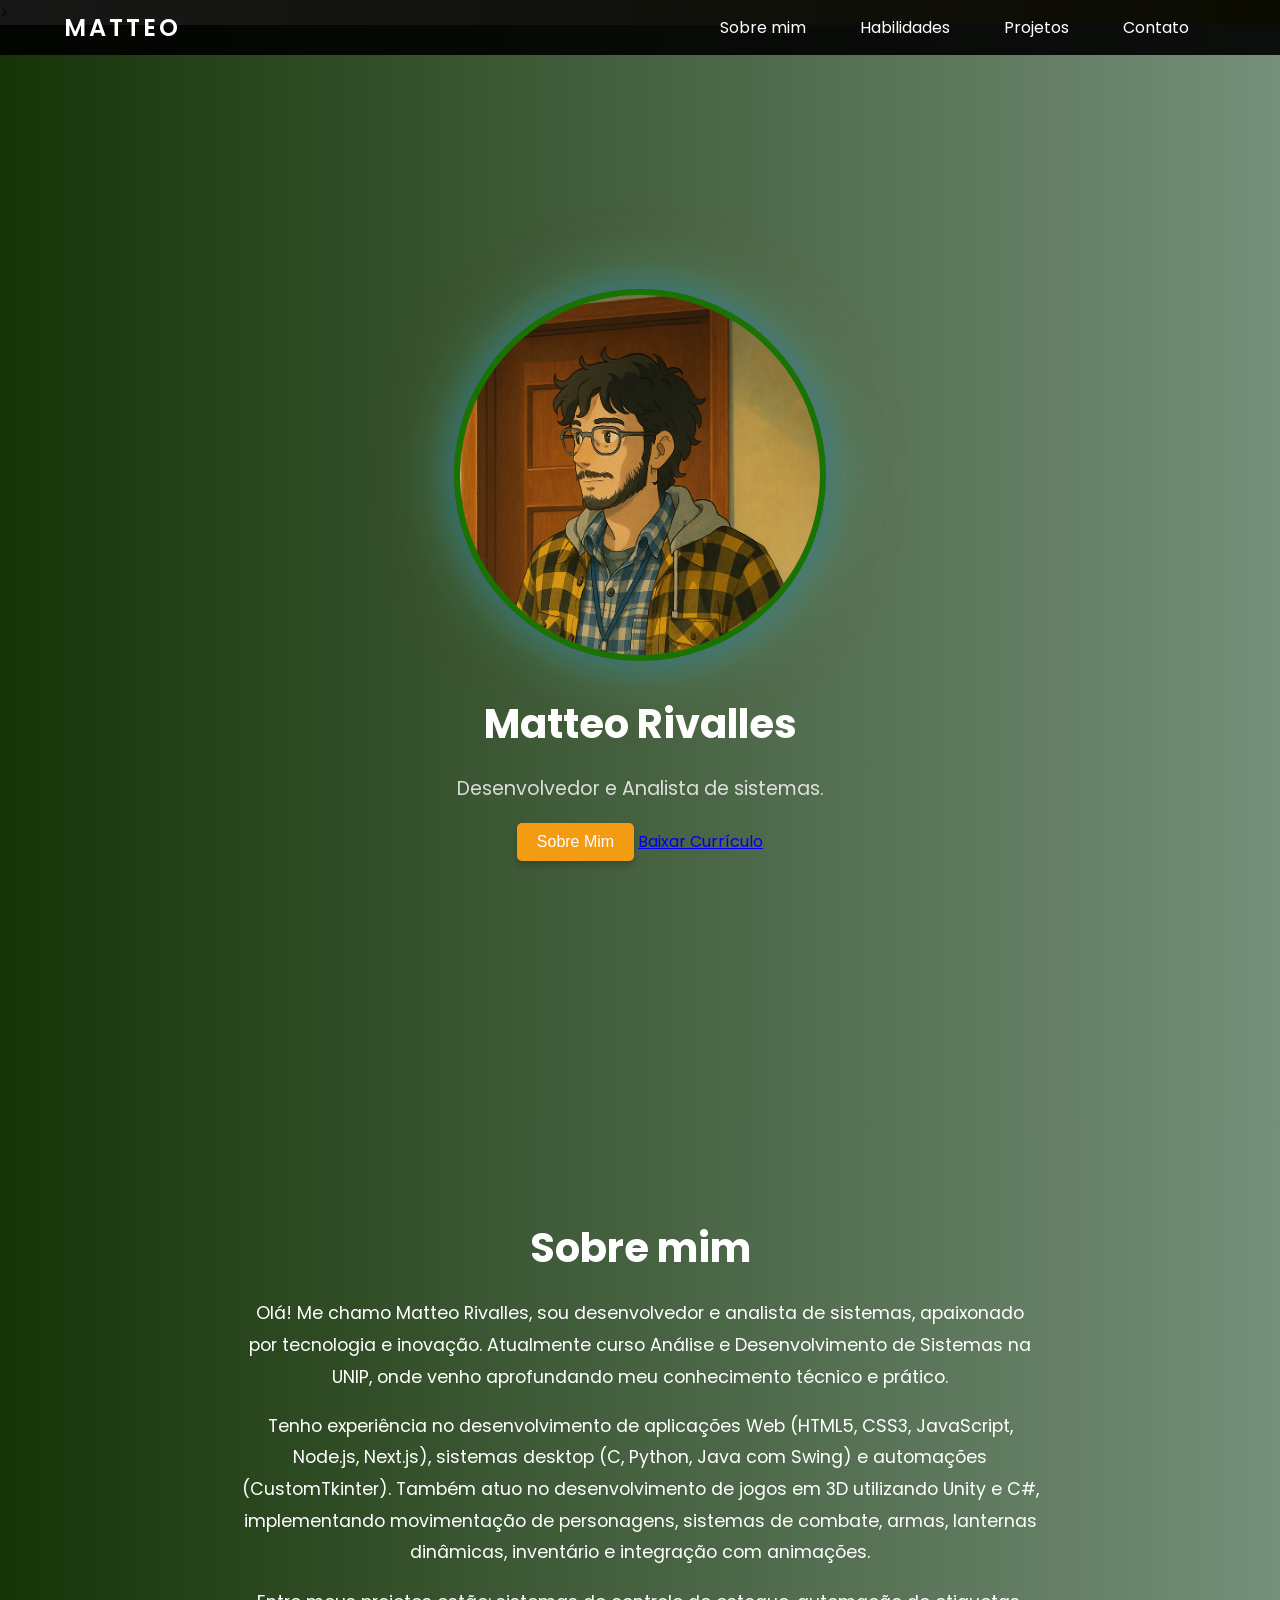
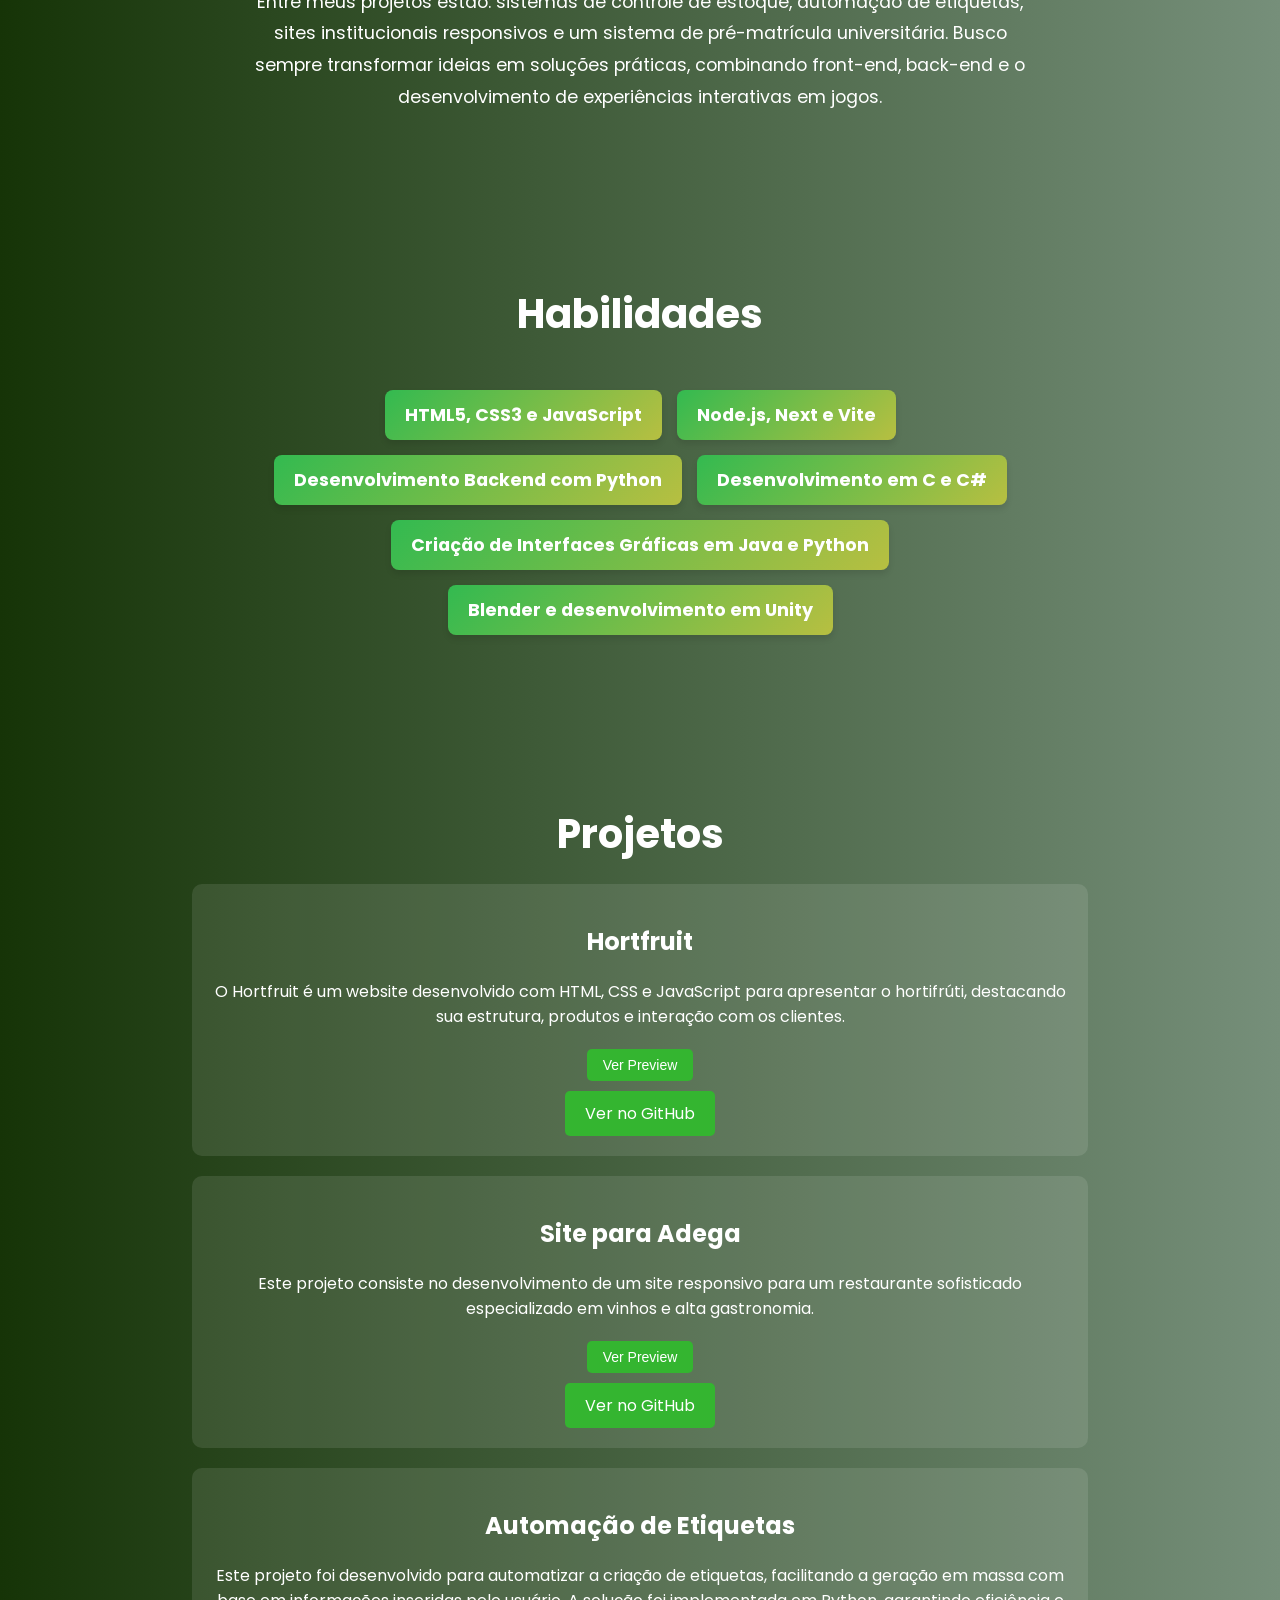
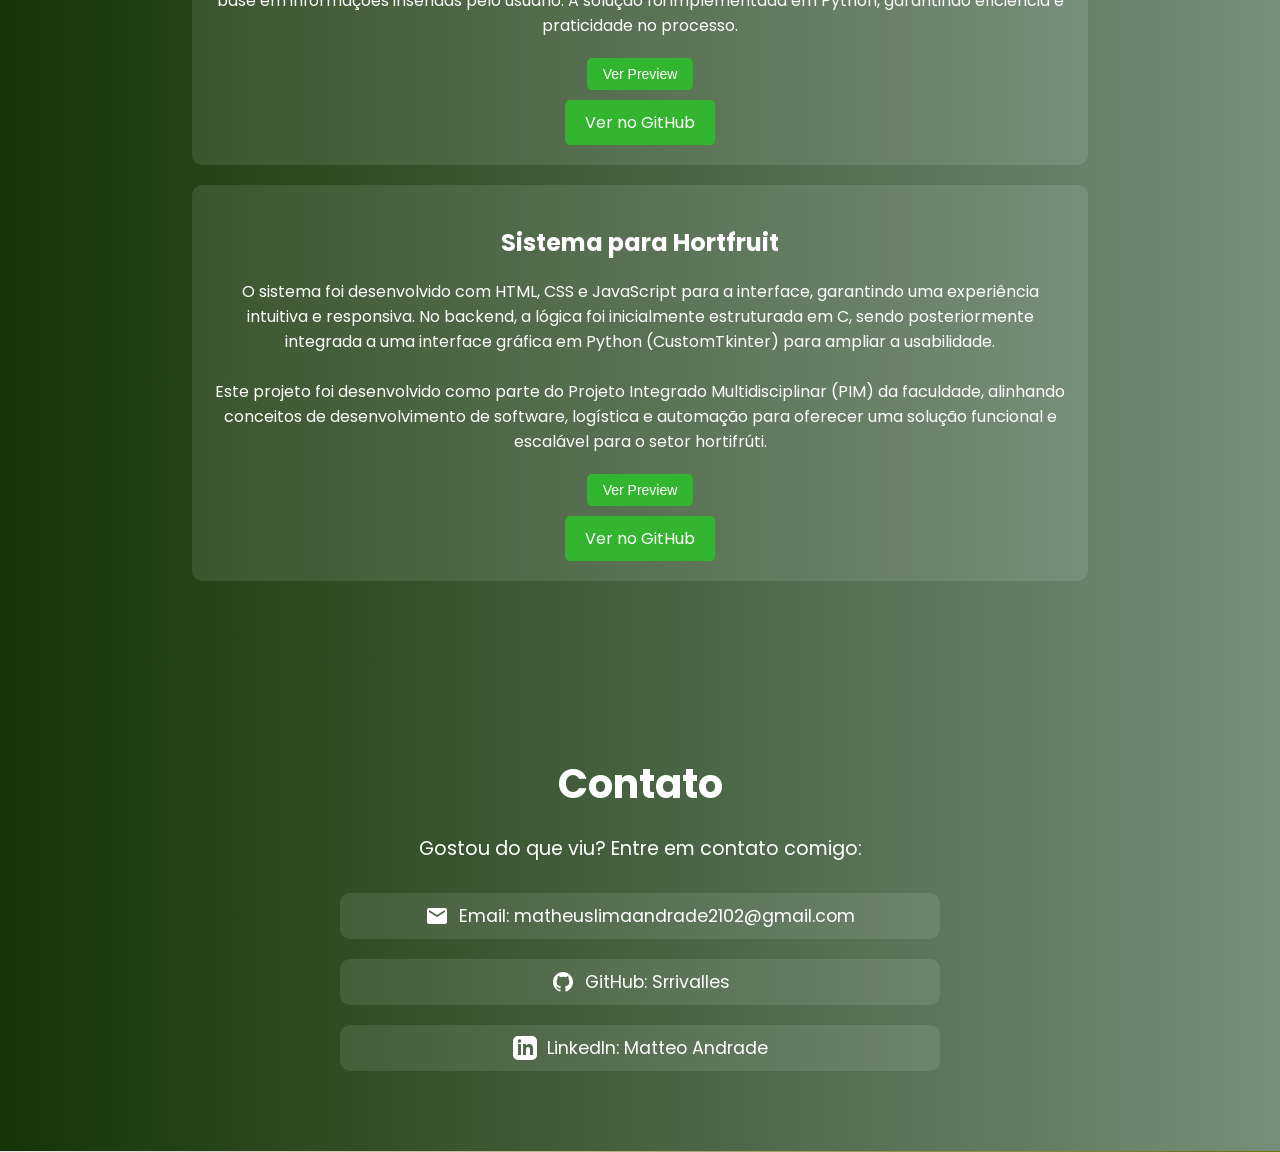
==== index.html @ ee7455c7 "Update index.html" ====
<!DOCTYPE html>
<html lang="pt-BR">
    <head>
        <meta charset="UTF-8">
        <meta name="viewport" content="width=device-width, initial-scale=1.0">
        <title>Matteo | Portfolio</title>
    
        <!-- Meta tags para o WhatsApp, Facebook, Twitter, etc. -->
        <meta property="og:title" content="Matteo Rivalles | Portfolio">
        <meta property="og:description" content="Conheça meu trabalho! Sou Matteo, desenvolvedor web,
        e aqui compartilho meus projetos e habilidades.">
        <meta property="og:image" content="https://srrivalles.github.io/Meu_Portfolio/foto_matt.jpg">
        <meta property="og:url" content="https://srrivalles.github.io/Meu_Portfolio/">
        <meta property="og:type" content="website">
    
        <!-- Links para folhas de estilo -->
        <link rel="stylesheet" href="styles.css">
        <link rel="stylesheet" href="https://cdnjs.cloudflare.com/ajax/libs/animate.css/4.1.1/animate.min.css">
    </head>
<body>
    <!-- Navbar -->
    <header class="navbar">
        <div class="navbar-inner">
          <a href="index.html" class="logo">
              <span class="letter">M</span>
              <span class="letter">A</span>
              <span class="letter">T</span>
              <span class="letter">T</span>
              <span class="letter">E</span>
              <span class="letter">O</span>
          </a>
      
          <nav class="nav-links-container">
              <ul class="nav-links">
                  <li><a href="#about" class="nav-link">Sobre mim</a></li>
                  <li><a href="#skills" class="nav-link">Habilidades</a></li>
                  <li><a href="#projects" class="nav-link">Projetos</a></li>
                  <li><a href="#contact" class="nav-link">Contato</a></li>
              </ul>
          </nav>
        </div>
      </header>
      >

    <!-- Página Inicial -->
    <section class="function">
        <div class="image-container">
            <img src="./SG-IMG-MATTEO.png" alt="Foto do Matteo" class="image-matteo animated-image">
        </div>
        <div class="hero-content">
            <h1 class="hero-title">Matteo Rivalles</h1>
            <p class="hero-subtitle">Desenvolvedor e Analista de sistemas.</p>
            <button onclick="window.location.href='#about'" class="hero-btn">Sobre Mim</button>
            <a href="./Curriculo-Matteo-Dev-Web.pdf" download class="cv-btn">Baixar Currículo</a>
        </div>
    </section>
    

    <!-- Sobre Mim -->
    <section id="about" class="section">
        <h1>Sobre mim</h1>
        <div class="content">
            <p>
                Olá! Me chamo Matteo Rivalles, sou desenvolvedor e analista de sistemas, apaixonado por tecnologia e inovação. 
                Atualmente curso Análise e Desenvolvimento de Sistemas na UNIP, onde venho aprofundando meu conhecimento técnico e prático.
            </p>
            <p>
                Tenho experiência no desenvolvimento de aplicações Web (HTML5, CSS3, JavaScript, Node.js, Next.js), sistemas desktop (C, Python, Java com Swing) e automações (CustomTkinter). 
                Também atuo no desenvolvimento de jogos em 3D utilizando Unity e C#, implementando movimentação de personagens, sistemas de combate, armas, lanternas dinâmicas, inventário e integração com animações.
            </p>
            <p>
                Entre meus projetos estão: sistemas de controle de estoque, automação de etiquetas, sites institucionais responsivos e um sistema de pré-matrícula universitária. 
                Busco sempre transformar ideias em soluções práticas, combinando front-end, back-end e o desenvolvimento de experiências interativas em jogos.
            </p>

        </div>
    </section>
    

    <!-- Habilidades -->
    <section id="skills" class="section">
        <h1>Habilidades</h1>
        <div class="skills-container">
            <ul class="skills-list">
                <li>HTML5, CSS3 e JavaScript</li>
                <li>Node.js, Next e Vite</li>
                <li>Desenvolvimento Backend com Python</li>
                <li>Desenvolvimento em C e C#</li>
                <li>Criação de Interfaces Gráficas em Java e Python</li>
                <li>Blender e desenvolvimento em Unity</li>
            </ul>
        </div>
    </section>

    <!-- Projetos -->
    <section id="projects" class="section">
        <h1>Projetos</h1>
        <div class="projects-container">
            <div class="project-item">
                <h2>Hortfruit</h2>
                <p>
                    O Hortfruit é um website desenvolvido com HTML, CSS e JavaScript para apresentar o hortifrúti,
                    destacando sua estrutura, produtos e interação com os clientes.
                </p>
                <div class="project-preview">
                    <button class="preview-button" data-video="hortfruit-preview.mp4">Ver Preview</button>
                </div>
                <a href="https://srrivalles.github.io/Site-para-hortfruit/index.html" target="_blank">Ver no GitHub</a>
            </div>
            <div class="project-item">
                <h2>Site para Adega</h2>
                <p>
                    Este projeto consiste no desenvolvimento de um site responsivo para um restaurante sofisticado
                    especializado em vinhos e alta gastronomia.
                </p>
                <div class="project-preview">
                    <button class="preview-button" data-video="hortfruit-preview.mp4">Ver Preview</button>
                </div>
                <a href="https://srrivalles.github.io/Site-de-Adega/" target="_blank">Ver no GitHub</a>
            </div>
        </div>
        <div class="project-item">
            <h2>Automação de Etiquetas</h2>
            <p>
                Este projeto foi desenvolvido para automatizar a criação de etiquetas,
                facilitando a geração em massa com base em informações inseridas pelo usuário.
                A solução foi implementada em Python, garantindo eficiência e praticidade no processo.</p>
            <div class="project-preview">
                <button class="preview-button" data-video="automacao-etiquetas.mp4">Ver Preview</button>
            </div>
            <a href="https://github.com/Srrivalles/Automacao_Etiqueitas" target="_blank">Ver no GitHub</a>
        </div>
    </div>
    <div class="project-item">
        <h2>Sistema para Hortfruit</h2>
        <p>
            O sistema foi desenvolvido com HTML, CSS e JavaScript para a interface, garantindo uma experiência
            intuitiva e responsiva. No backend, a lógica foi inicialmente estruturada em C,
            sendo posteriormente integrada a uma interface gráfica em Python (CustomTkinter) para ampliar a usabilidade.
            <br>
            <br>
            Este projeto foi desenvolvido como parte do Projeto Integrado Multidisciplinar (PIM) da faculdade,
            alinhando conceitos de desenvolvimento de software, logística e automação para oferecer uma solução
            funcional e escalável para o setor hortifrúti.
        </p>
        <div class="project-preview">
            <button class="preview-button" data-video="automacao-etiquetas.mp4">Ver Preview</button>
        </div>
        <a href="https://github.com/Srrivalles/Sistema-em-C-Hortfruit" target="_blank">Ver no GitHub</a>
    </div>
</div>
    </section>

    <!-- Contato -->
    <section id="contact" class="section">
        <h1>Contato</h1>
        <div class="contact-container">
            <p class="contact-description">
                Gostou do que viu? Entre em contato comigo:
            </p>
            <ul class="contact-info">
                <li>
                    <a href="mailto:matteo@example.com" class="contact-link">
                        <svg class="contact-icon" xmlns="http://www.w3.org/2000/svg" viewBox="0 0 24 24" width="24" height="24">
                            <path d="M20 4H4c-1.1 0-1.99.9-1.99 2L2 18c0 1.1.9 2 2 2h16c1.1 0 2-.9 2-2V6c0-1.1-.9-2-2-2zm0 4l-8 5-8-5V6l8 5 8-5v2z"/>
                        </svg>
                        <span>Email: matheuslimaandrade2102@gmail.com</span>
                    </a>
                </li>
                <li>
                    <a href="https://github.com/Srrivalles" target="_blank" class="contact-link">
                        <svg class="contact-icon" xmlns="http://www.w3.org/2000/svg" viewBox="0 0 24 24" width="24" height="24">
                            <path d="M12 2C6.477 2 2 6.477 2 12c0 4.418 2.865 8.166 6.839 9.489.5.092.682-.217.682-.482 0-.237-.008-.866-.013-1.699-2.782.603-3.369-1.342-3.369-1.342-.454-1.158-1.11-1.466-1.11-1.466-.908-.62.069-.608.069-.608 1.003.07 1.531 1.032 1.531 1.032.892 1.53 2.341 1.088 2.91.832.092-.647.35-1.088.636-1.338-2.22-.253-4.555-1.11-4.555-4.943 0-1.091.39-1.984 1.032-2.682-.103-.253-.447-1.27.098-2.646 0 0 .84-.269 2.75 1.026A9.564 9.564 0 0112 6.844c.85.004 1.705.115 2.504.337 1.909-1.295 2.747-1.026 2.747-1.026.547 1.376.203 2.394.1 2.646.642.698 1.03 1.591 1.03 2.682 0 3.842-2.337 4.687-4.565 4.93.359.309.678.919.678 1.852 0 1.335-.012 2.415-.012 2.741 0 .267.18.577.688.48C19.137 20.164 22 16.418 22 12c0-5.523-4.477-10-10-10z"/>
                        </svg>
                        <span>GitHub: Srrivalles</span>
                    </a>
                </li>
                <li>
                    <a href="https://www.linkedin.com/in/matheus-andrade-835761174/" target="_blank" class="contact-link">
                        <svg class="contact-icon" xmlns="http://www.w3.org/2000/svg" viewBox="0 0 24 24" width="24" height="24">
                            <path d="M19 0H5a5 5 0 00-5 5v14a5 5 0 005 5h14a5 5 0 005-5V5a5 5 0 00-5-5zM8 19H5V8h3v11zM6.5 6.732c-.966 0-1.75-.79-1.75-1.764s.784-1.764 1.75-1.764 1.75.79 1.75 1.764-.784 1.764-1.75 1.764zM20 19h-3v-5.604c0-3.368-4-3.113-4 0V19h-3V8h3v1.765c1.396-2.586 7-2.777 7 2.476V19z"/>
                        </svg>
                        <span>LinkedIn: Matteo Andrade</span>
                    </a>
                </li>
            </ul>
        </div>
    </section>
    <script src="script.js"></script>
</body>
    <button id="back-to-top" title="Voltar ao topo">&#8679;</button>
</html>
---- styles.css ----
/* Importação de fonte e reset básico */
@import url('https://fonts.googleapis.com/css2?family=Poppins:wght@300;400;600&display=swap');

body {
    font-family: 'Poppins', sans-serif;
    background: linear-gradient(to right, #ebebeb, #6b7110);
    color: hwb(0 20% 80%);
    margin: 0;
    padding: 0;
    overflow-x: hidden;
}

/* Corpo */
body {
    font-family: 'Poppins', sans-serif;
    background: linear-gradient(to right, #ebebeb, #6b7110);
    color: hwb(0 20% 80%);
    margin: 0;
    padding: 0; 
}

.navbar {
    display: flex;
    justify-content: center; /* Centraliza o conteúdo */
    align-items: center;
    padding: 10px 0;
    background: rgba(0, 0, 0, 0.9);
    color: white;
    position: fixed;
    width: 100%;
    top: 0;
    z-index: 1000;
    transition: all 0.4s ease;
}

/* Conteúdo interno centralizado e controlado */
.navbar-inner {
    width: 90%;
    max-width: 1200px;
    display: flex;
    justify-content: space-between;
    align-items: center;
}
/* Logo */
.logo {
    font-size: 24px;
    font-weight: 600;
    text-decoration: none;
    color: white;
    display: flex;
    gap: 3px;
}

.nav-link {
    text-decoration: none;
    color: white;
    font-weight: 400;
    padding: 6px 12px;
    border-radius: 8px;
    transition: all 0.3s ease-in-out;
    position: relative;
}
/* Animação elegante no hover */
.nav-link::after {
    content: "";
    position: absolute;
    width: 0;
    height: 2px;
    background: #f39c12;
    left: 0;
    bottom: 0;
    transition: width 0.4s ease;
}

.nav-link:hover::after {
    width: 100%;
}

.nav-link:hover {
    color: #f39c12;
    transform: translateY(-3px);
}

/* RESPONSIVO */
@media (max-width: 768px) {
    .navbar {
        padding: 10px 20px;
    }

    .nav-links {
        display: none; /* Esconde no mobile inicialmente */
        position: absolute;
        top: 60px;
        right: 20px;
        background: rgba(0, 0, 0, 0.95);
        border-radius: 8px;
        flex-direction: column;
        gap: 10px;
        padding: 20px;
        box-shadow: 0 4px 10px rgba(0, 0, 0, 0.4);
    }

    .nav-links.active {
        display: flex;
    }
}

/* Efeito ao rolar página */
.scrolled {
    background: rgba(0, 0, 0, 0.95);
    padding: 10px 30px;
    box-shadow: 0 2px 6px rgba(0, 0, 0, 0.3);
    transition: all 0.4s ease;
}

.logo:hover {
    color: #f39c12;
    letter-spacing: 19px;
}

.menu-toggle:hover svg {
    fill: #f39c12;
}

/* Links de navegação */
.nav-links-container {
    display: flex;
    align-items: center;
}

.nav-links {
    list-style: none;
    display: flex;
    margin: 0;
    padding: 0;
}

.nav-links li {
    margin: 0 15px;
}

.nav-link {
    text-decoration: none;
    color: rgb(255, 255, 255);
    font-weight: 400;
    padding: 8px 12px;
    border-radius: 5px;
    transition: background 0.3s, color 0.3s, transform 0.3s;
}

.nav-link:hover {
    background: rgba(176, 104, 36, 0.245);
    color: #ffffff;
    transform: translateY(-2px);
}

/* Responsividade */
@media (max-width: 768px) {
    .menu-toggle {
        display: block; 
    }

    .nav-links-container {
        display: none; 
        position: absolute;
        top: 70px;
        right: 20px;
        background: rgba(0, 0, 0, 0.9);
        border-radius: 10px;
        padding: 10px;
        box-shadow: 0 4px 6px rgba(0, 0, 0, 0.1);
    }

    .nav-links-container.active {
        display: block; 
    }

    .nav-links {
        flex-direction: column;
        align-items: flex-end;
    }

    .nav-links li {
        margin: 10px 0;
    }
}

/* Página Inicial */
.function {
    display: flex;  
    flex-direction: column;
    align-items: center;
    justify-content: center;
    height: 100vh;
    text-align: center;
    padding: 100px 20px;
    background: linear-gradient(to right, #163407, #768f7a);
    color: white;
}
.image-matteo,
.section,
.navbar {
    will-change: transform, opacity, box-shadow;
}

/* Animação contínua na imagem do Matteo */
.image-matteo {
    animation: pulseGlow 1s step-end;
}

/* Keyframes da animação */
@keyframes pulseGlow {
    0% {
        transform: scale(1);
        box-shadow: 0 0 10px rgba(255, 255, 255, 0.2);
    }
    50% {
        transform: scale(1.03);
        box-shadow: 0 0 30px rgba(255, 255, 255, 0.4);
    }
    100% {
        transform: scale(1);
        box-shadow: 0 0 10px rgba(255, 255, 255, 0.2);
    }
}


/* Container da imagem */
.image-container {
    display: flex;
    justify-content: center;
    align-items: center;
    text-align: center;
    position: relative;
    max-width: 100%;
}
/* Efeito de brilho ao redor da imagem */
.image-container::before {
    content: "";
    position: absolute;
    max-width: 100%;
    height: auto;
    border-radius: 50%;
    background: radial-gradient(circle, rgba(141, 94, 18, 0.4), transparent 70%);
    animation: pulse 10s infinite ease-in-out;
    z-index: 0;
}
/* Estilo da imagem */
.image-matteo {
    width: 360px;
    height: 360px;
    object-fit: cover; 
    border-radius: 50%; 
    border: 6px solid #197300; 
    box-shadow: 0 0 30px rgba(58, 98, 139, 0.6),
                0 0 60px rgba(0, 208, 255, 0.4),
                0 0 90px rgba(243, 156, 18, 0.2);
    transition: transform 1.0s, box-shadow 1.6s;
    position: relative;
    z-index: 1;
}

/* Efeito de hover na imagem */
.image-matteo:hover {
    transform: scale(1.1);
    box-shadow: 0 0 40px rgba(50, 148, 122, 0.8),
                0 0 80px rgba(2, 255, 221, 0.6),
                0 0 120px rgba(243, 156, 18, 0.4);
}


/* Animação de pulsação */
@keyframes pulse {
    0% {
        transform: scale(0.9);
        opacity: 0.6;
    }
    50% {
        transform: scale(1.1);
        opacity: 0.8;
    }
    100% {
        transform: scale(0.9);
        opacity: 0.6;
    }
}
/* Fim animação de pulsação */

/* Título e subtítulo */
.hero-title {
    animation: floatText 4s ease-in-out infinite, shineEffect 6s infinite;
}

/* Flutuar suavemente */
@keyframes floatText {
    0%, 100% {
        transform: translateY(0px);
    }
    50% {
        transform: translateY(-5px);
    }
}

/* Brilho constante no texto */
@keyframes shineEffect {
    0% {
        color: #ffffff;
        text-shadow: 0 0 5px #34b530, 0 0 10px #34b530;
    }
    50% {
        color: #f39c12;
        text-shadow: 0 0 15px #f39c12, 0 0 30px #f39c12;
    }
    100% {
        color: #ffffff;
        text-shadow: 0 0 5px #34b530, 0 0 10px #34b530;
    }
}

.hero-subtitle {
    font-size: 1.2rem;
    margin-bottom: 20px;
    color: white;
    opacity: 0.8;
}

/* Botão */
.hero-btn {
    padding: 10px 20px;
    font-size: 1rem;
    border: none;
    background: #f39c12;
    color: white;
    cursor: pointer;
    transition: background 0.3s, transform 0.3s;
    border-radius: 5px;
    box-shadow: 0 4px 6px rgba(0, 0, 0, 0.2);
}

.hero-btn:hover {
    background: #e67e22;
    transform: translateY(-3px);
}

/* Animação de fadeIn */
@keyframes fadeIn {
    from {
        opacity: 0;
        transform: translateY(-20px);
    }
    to {
        opacity: 1;
        transform: translateY(0);
    }
}

/* Animações */
@keyframes fadeIn {
    from {
        opacity: 0;
        transform: translateY(-20px);
    }
    to {
        opacity: 1;
        transform: translateY(0);
    }
}

/* Seções */
.section {
    padding: 60px 15%;
    text-align: center;
    background: linear-gradient(to right, #163407, #768f7a); 
    color: white;
    opacity: 0;
    transform: translateY(50px);
    transition: opacity 0.8s ease-out, transform 0.8s ease-out;
}

.section.visible {
    opacity: 1;
    transform: translateY(0);
}

/* Títulos */
h1 {
    font-size: 2.5rem;
    font-weight: bold;
    margin-bottom: 20px;
    color: white;
}

/* Sobre Mim */
.content {
    max-width: 800px;
    margin: auto;
    font-size: 1.1rem;
    line-height: 1.8;
    color: white;
}
/* Fim sobre Mim */

/* Habilidades */
.skills-container {
    display: flex;
    justify-content: center;
    align-items: center;
    flex-wrap: wrap;
    gap: 20px;
    margin-top: 30px;
}

.skills-list {
    display: flex;
    flex-wrap: wrap;
    justify-content: center;
    gap: 15px;
    padding: 0;
    list-style: none;
}

.skills-list li {
    background: linear-gradient(135deg, #33ba50, #b7bf41);
    color: #fff;
    padding: 12px 20px;
    border-radius: 8px;
    font-size: 1.1rem;
    font-weight: bold;
    transition: transform 0.3s ease-in-out;
    box-shadow: 0 4px 6px rgba(0, 0, 0, 0.1);
}

.skills-list li:hover {
    transform: translateY(-5px);
}
/* Fim habilidades */

/* Projetos */
.project-item {
    background: rgba(255, 255, 255, 0.1);
    padding: 20px;
    border-radius: 10px;
    margin: 20px 0;
    transition: transform 0.3s ease, box-shadow 0.3s ease;
}

.project-item:hover {
    transform: translateY(-10px);
    box-shadow: 0 10px 20px rgba(0, 0, 0, 0.2);
}

.project-preview {
    margin-top: 20px;
    border-radius: 1px;
    overflow: hidden;
}

.project-preview img,
.project-preview video {
    width: 100%;
    height: auto;
    display: block;
}

.project-item a {
    display: inline-block;
    margin-top: 10px;
    padding: 10px 20px;
    background: #34b530;
    color: white;
    text-decoration: none;
    border-radius: 5px;
    transition: background 0.6s;
}

.project-item a:hover {
    background: #e67e22;
}
/* Fim projetos */

/* Contato */
.contact-container {
    max-width: 600px;
    margin: 0 auto;
    text-align: center;
}

.contact-description {
    font-size: 1.2rem;
    margin-bottom: 30px;
    color: #ffffff;
    opacity: 0;
    animation: fadeInUp 1s ease forwards;
}

.contact-info {
    list-style: none;
    padding: 0;
}

.contact-info li {
    margin: 20px 0;
    opacity: 0;
    transform: translateY(20px);
    animation: fadeInUp 1s ease forwards;
}

.contact-info li:nth-child(1) {
    animation-delay: 0.3s;
}

.contact-info li:nth-child(2) {
    animation-delay: 0.6s;
}

.contact-info li:nth-child(3) {
    animation-delay: 0.9s;
}

.contact-link {
    display: flex;
    align-items: center;
    justify-content: center;
    text-decoration: none;
    color: #ffffff;
    font-size: 1.1rem;
    padding: 10px 20px;
    border-radius: 10px;
    background: rgba(255, 255, 255, 0.1);
    transition: background 0.3s ease, transform 0.3s ease;
}

.contact-link:hover {
    background: rgba(255, 255, 255, 0.2);
    transform: translateY(-5px);
}

.contact-icon {
    width: 24px;
    height: 24px;
    fill: #ffffff;
    margin-right: 10px;
    transition: fill 0.3s ease;
}

.contact-link:hover .contact-icon {
    fill: #f39c12;
}

/* Animação de fadeInUp */
@keyframes fadeInUp {
    from {
        opacity: 0;
        transform: translateY(20px);
    }
    to {
        opacity: 1;
        transform: translateY(0);
    }
}

/* Responsividade */
@media (max-width: 768px) {
    .section {
        padding: 40px 10%;
    }
    
    h1 {
        font-size: 2rem;
    }

    .skills-list li {
        font-size: 1rem;
        padding: 10px 15px;
    }
}

/* Fim contato */

/* Estilo do botão de preview */
.preview-button {
    padding: 8px 16px; 
    background: #34b530;
    color: white;
    border: none;
    border-radius: 5px;
    cursor: pointer;
    transition: background 0.3s;
    font-size: 14px; 
}

.preview-button:hover {
    background: #e67e22;
}
/* Fim estilo do botão de preview */

/* Estilo do contêiner do vídeo */
.video-container {
    display: none; 
    position: relative;
    margin-top: 20px;
    border-radius: 10px;
    overflow: hidden;
    box-shadow: 0 5px 15px rgba(0, 0, 0, 0.3);
}

.video-container video {
    width: 100%;
    height: auto;
    display: block;
}
/* Fim estilo do contêiner do vídeo */

/* Estilo do botão de fechar */
.close-button {
    position: absolute;
    top: 10px;
    right: 10px;
    background: rgba(0, 0, 0, 0.7);
    color: white;
    border: none;
    border-radius: 50%;
    width: 30px;
    height: 30px;
    font-size: 16px;
    cursor: pointer;
    display: flex;
    align-items: center;
    justify-content: center;
    transition: background 0.2s;
}

.close-button:hover {
    background: rgba(0, 0, 0, 0.9);
}
/* Fim estilo do botão de fechar */

/* Estilo das letras do nome */
.logo {
    transition: letter-spacing 0.3s ease-in-out;
}

.logo .letter {
    display: inline-block;
    transition: transform 0.3s ease-in-out;

    .logo:hover .letter:nth-child(odd) {
        transform: rotate(5deg);
    }
    
    .logo:hover .letter:nth-child(even) {
        transform: rotate(-5deg);
    }
    
    .logo .letter {
        transform-origin: center bottom;
    }
}
/* Fim estilo das letras do nome */

/* Efeito de hover nas letras */
.logo:hover .letter {
    animation: bounce 1s ease; 
    color: #ff0033; 
}

/* Animação de "bounce" (saltar) */
@keyframes bounce {
    0%, 100% {
        transform: translateY(1); 
    }

    }

/* Adicionando delays diferentes para cada letra */
.logo:hover .letter:nth-child(1) { animation-delay: 7s; }
.logo:hover .letter:nth-child(2) { animation-delay: 5s; }
.logo:hover .letter:nth-child(3) { animation-delay: 8s; }
.logo:hover .letter:nth-child(4) { animation-delay: 7s; }
.logo:hover .letter:nth-child(5) { animation-delay: 3s; }
.logo:hover .letter:nth-child(6) { animation-delay: 9s; }
/* Fim efeito de hover nas letras */

/* Animação de "bounce" (saltar) */
@keyframes bounce {
    0%, 100% {
        transform: translateY(0);
    }
    50% {
        transform: translateY(-10px);
    }
}

/* Adicionando delays diferentes para cada letra */
.logo:hover .letter:nth-child(1) { animation-delay: 0.8s; }
.logo:hover .letter:nth-child(2) { animation-delay: 0.5s; }
.logo:hover .letter:nth-child(3) { animation-delay: 0.1s; }
.logo:hover .letter:nth-child(4) { animation-delay: 0.6s; }
.logo:hover .letter:nth-child(5) { animation-delay: 0.7s; }
.logo:hover .letter:nth-child(6) { animation-delay: 0.0s; }

/* Fim animação de "bounce" (saltar) */

/* Ajustes para telas menores que 768px */
@media (max-width: 768px) {
    /* Navbar */
    .navbar {
        padding: 15px 20px;
    }

    .logo {
        font-size: 20px;
    }

    .menu-toggle {
        display: block; 
    }

    .nav-links-container {
        display: none; 
        position: absolute;
        top: 60px;
        right: 20px;
        background: rgba(0, 0, 0, 0.9);
        border-radius: 10px;
        padding: 10px;
        box-shadow: 0 4px 6px rgba(0, 0, 0, 0.1);
    }

    .nav-links-container.active {
        display: block;
    }

    .nav-links {
        flex-direction: column;
        align-items: flex-end;
    }

    .nav-links li {
        margin: 10px 0;
    }

    /* Página Inicial */
    .function {
        padding: 80px 20px;
    }

    .image-matteo {
        width: 250px;
        height: 250px;
    }

    .hero-title {
        font-size: 2rem;
    }

    .hero-subtitle {
        font-size: 1rem;
    }

    .hero-btn {
        font-size: 0.9rem;
        padding: 8px 16px;
    }

    /* Seções */
    .section {
        padding: 40px 10%;
    }

    h1 {
        font-size: 2rem;
    }

    /* Sobre Mim */
    .content {
        font-size: 1rem;
    }

    /* Habilidades */
    .skills-list li {
        font-size: 1rem;
        padding: 10px 15px;
    }

    /* Projetos */
    .project-item {
        padding: 15px;
    }

    .project-item h2 {
        font-size: 1.5rem;
    }

    .project-item p {
        font-size: 0.9rem;
    }

    .project-item a {
        font-size: 0.9rem;
        padding: 8px 16px;
    }

    /* Contato */
    .contact-description {
        font-size: 1rem;
    }

    .contact-link {
        font-size: 1rem;
        padding: 8px 16px;
    }

    .contact-icon {
        width: 20px;
        height: 20px;
    }
}

/* Fim ajustes para telas menores que 768px */

/* Ajustes para telas menores que 480px */
@media (max-width: 480px) {
    /* Navbar */
    .navbar {
        padding: 10px 15px;
    }

    .logo {
        font-size: 18px;
    }

    /* Página Inicial */
    .function {
        padding: 60px 15px;
    }

    .image-matteo {
        width: 200px;
        height: 200px;
    }

    .hero-title {
        font-size: 1.8rem;
    }

    .hero-subtitle {
        font-size: 0.9rem;
    }

    .hero-btn {
        font-size: 0.8rem;
        padding: 6px 12px;
    }

    /* Seções */
    .section {
        padding: 30px 5%;
    }

    h1 {
        font-size: 1.8rem;
    }

    /* Sobre Mim */
    .content {
        font-size: 0.9rem;
    }

    /* Habilidades */
    .skills-list li {
        font-size: 0.9rem;
        padding: 8px 12px;
    }

    /* Projetos */
    .project-item {
        padding: 10px;
    }

    .project-item h2 {
        font-size: 1.3rem;
    }

    .project-item p {
        font-size: 0.8rem;
    }

    .project-item a {
        font-size: 0.8rem;
        padding: 6px 12px;
    }

    /* Contato */
    .contact-description {
        font-size: 0.9rem;
    }

    .contact-link {
        font-size: 0.9rem;
        padding: 6px 12px;
    }

    .contact-icon {
        width: 18px;
        height: 18px;
    }
}
/* Fim ajustes para telas menores que 480px */

/* Estilo do Botão de Voltar ao Topo */
#back-to-top {
    display: none; 
    position: fixed;
    bottom: 10px;
    right: 10px;
    z-index: 99;
    border: none;
    outline: none;
    background-color: #c88313;
    color: rgb(255, 255, 255);
    cursor: pointer;
    padding: 5px;
    border-radius: 50%;
    font-size: 24px;
    width: 55px;
    height: 55px;
    box-shadow: 0 4px 6px rgba(0, 0, 0, 0.2);
    transition: background-color 0.3s, transform 0.3s;
}

#back-to-top:hover {
    background-color: #ac6327; 
    transform: scale(1.3);
}
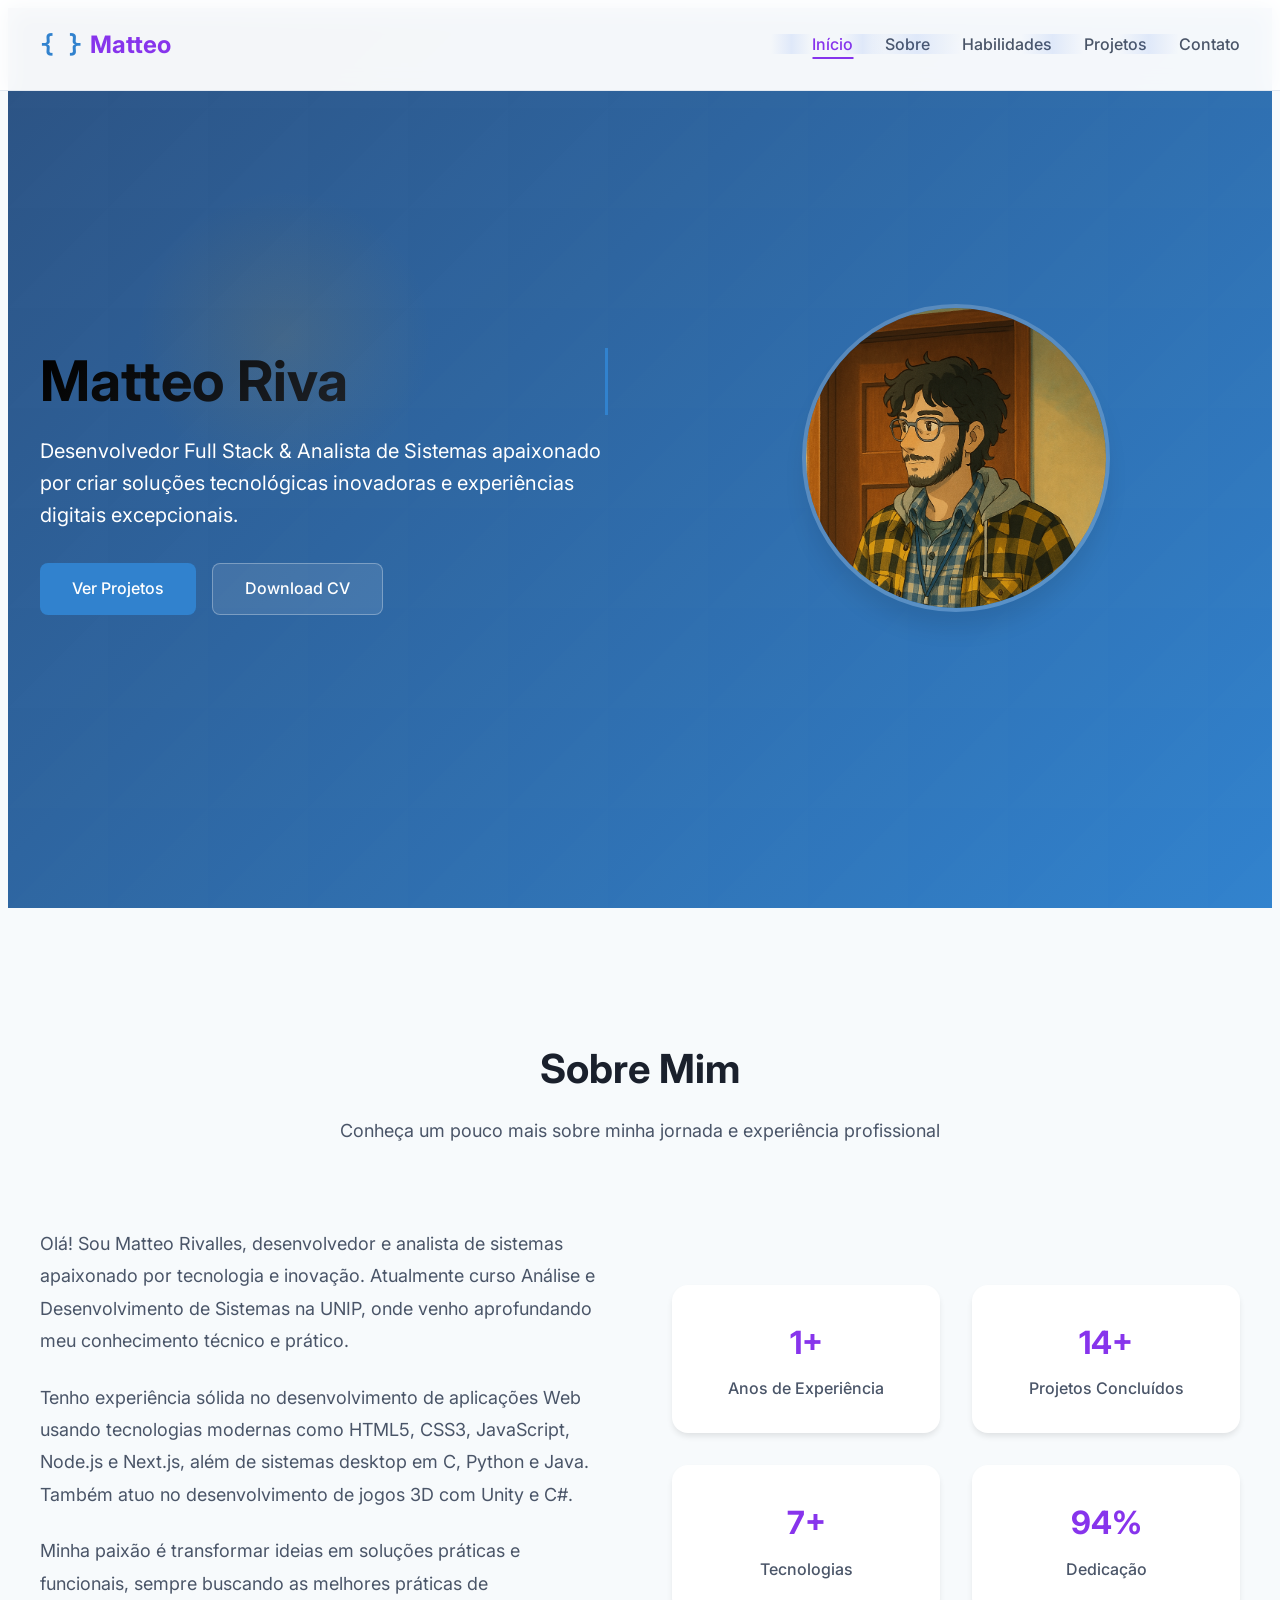
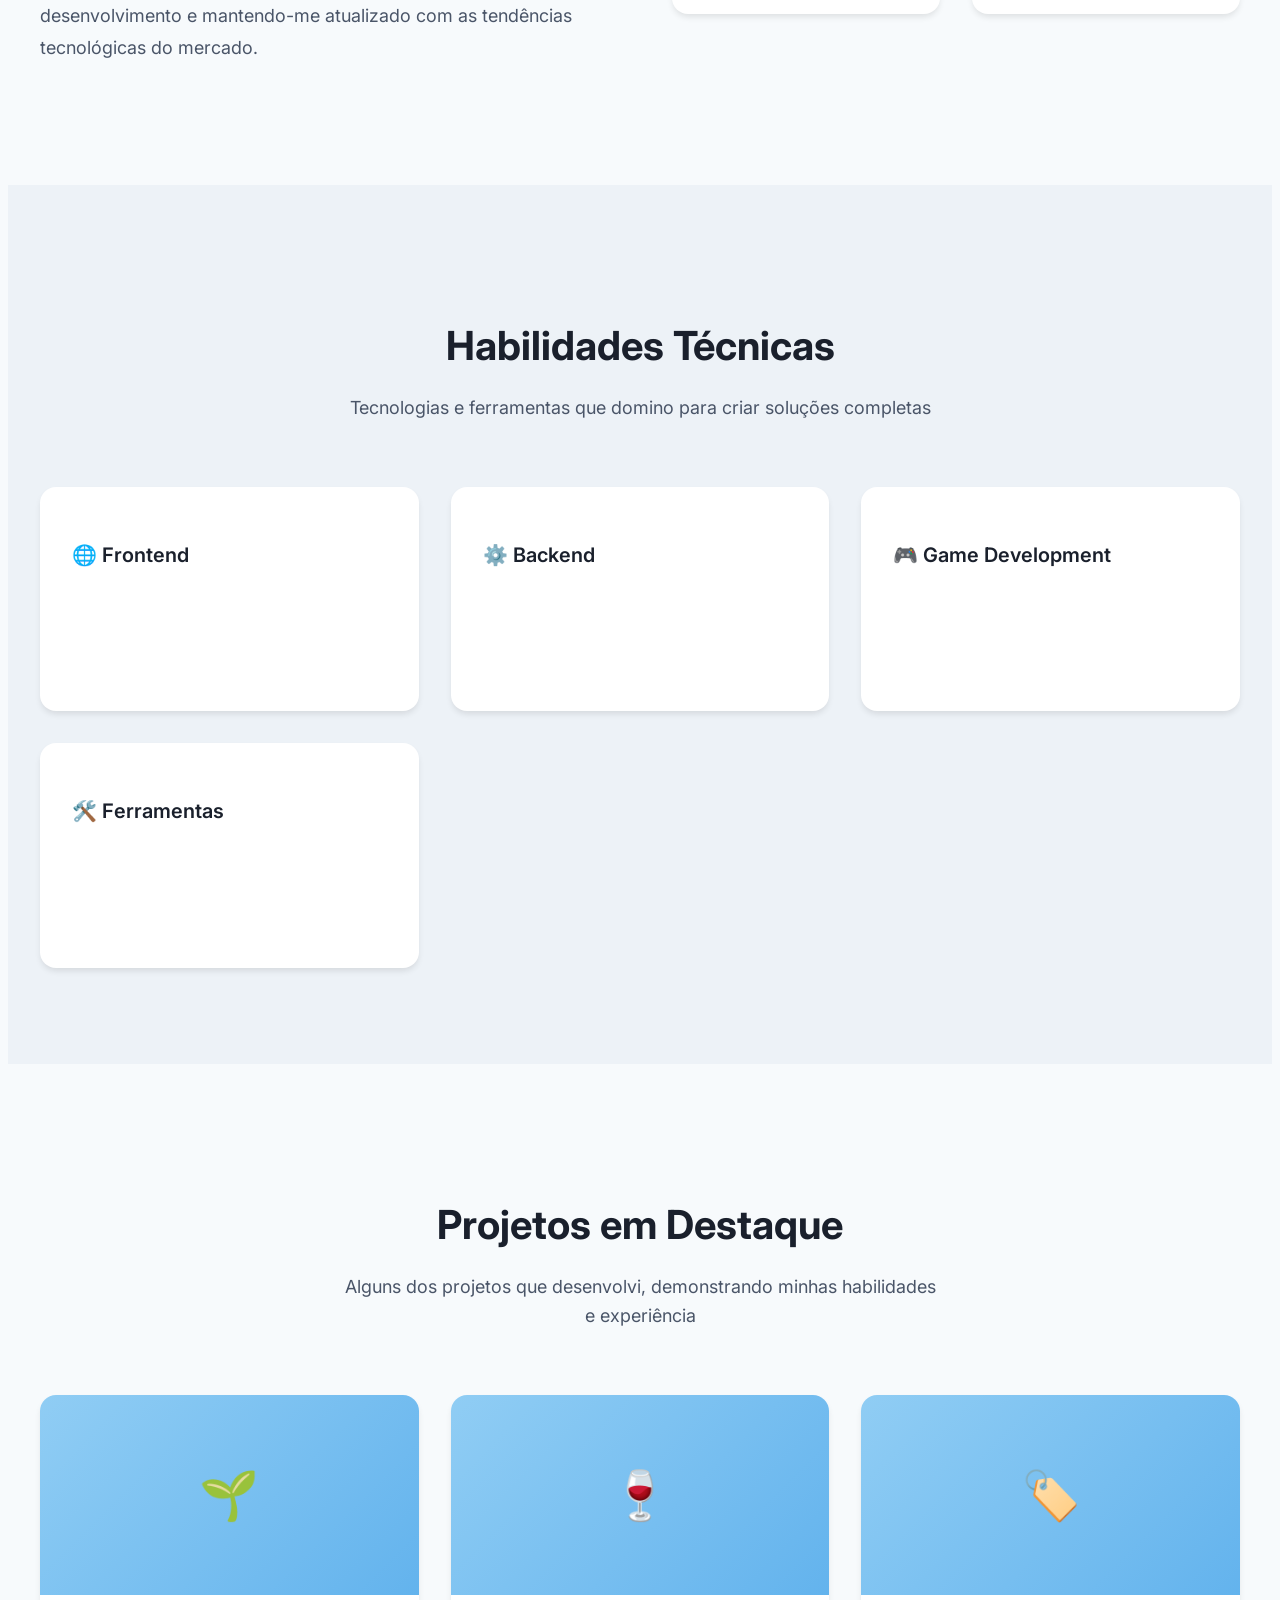
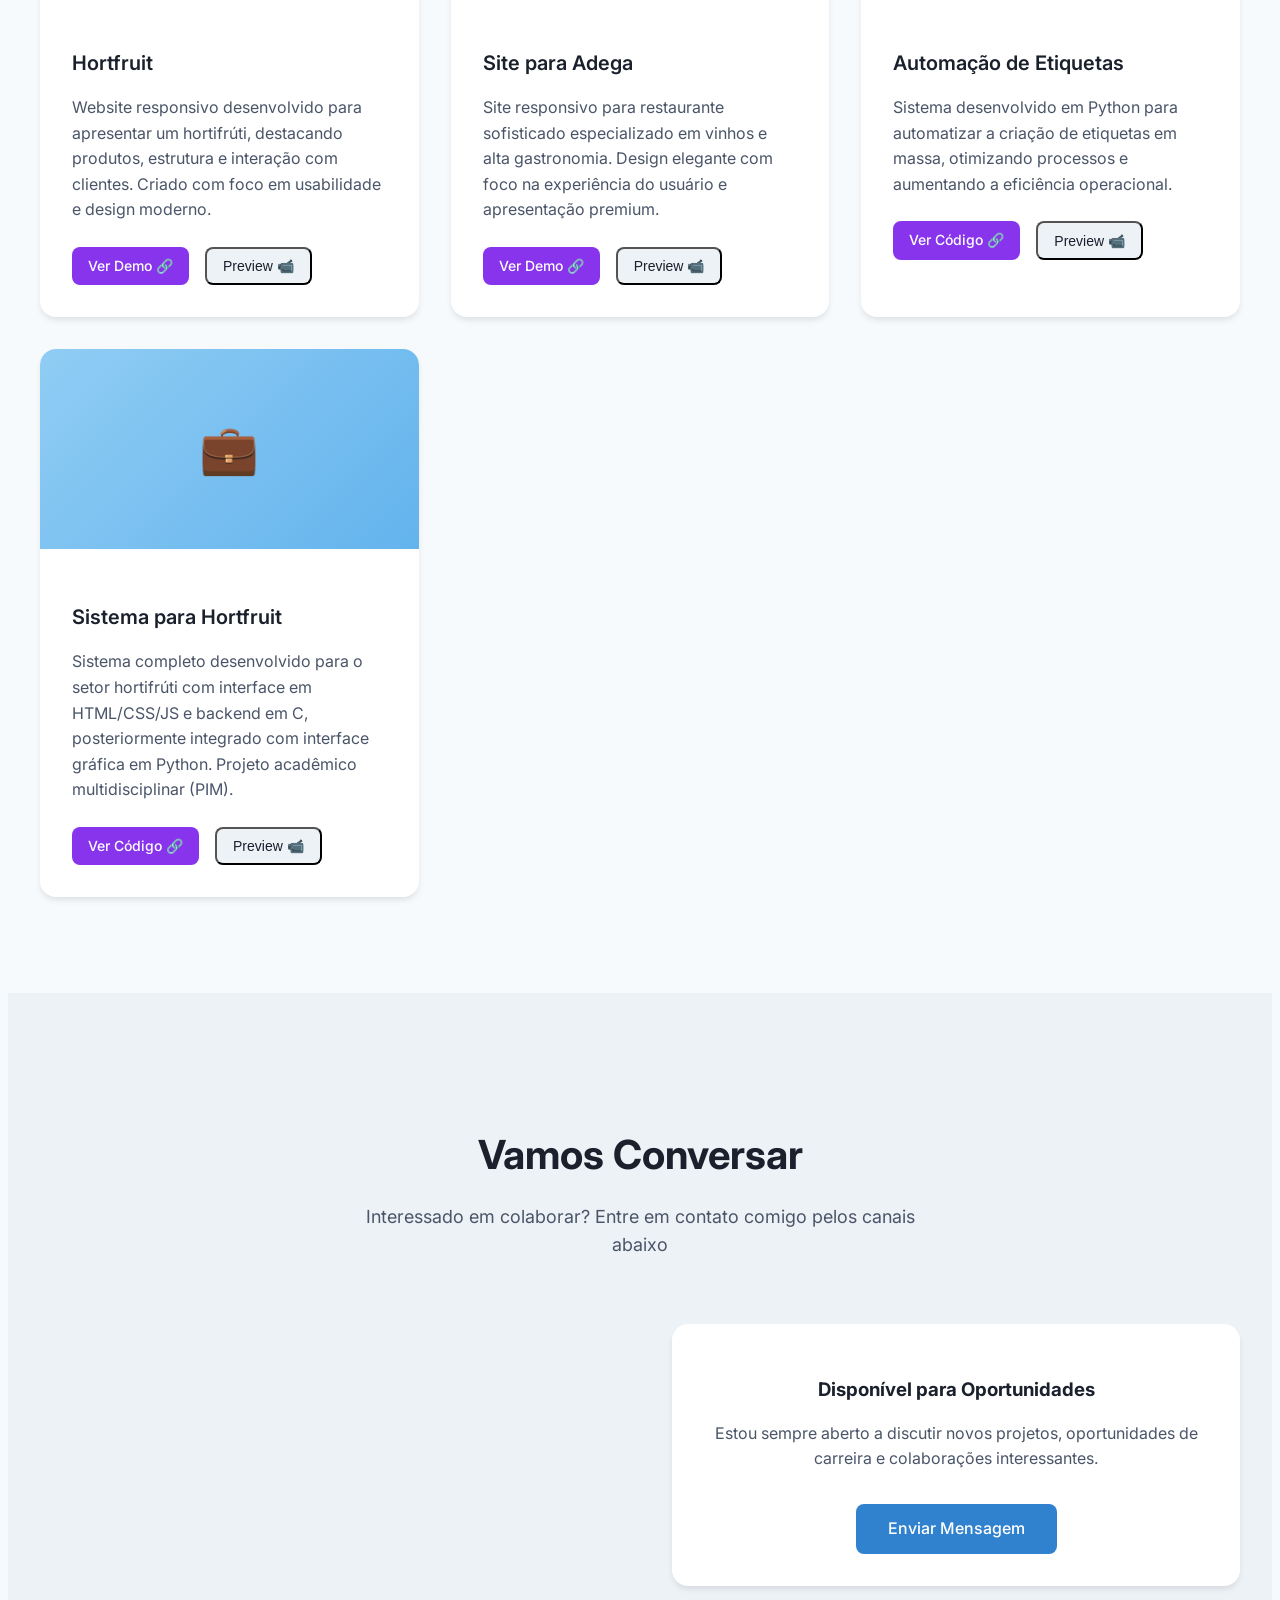
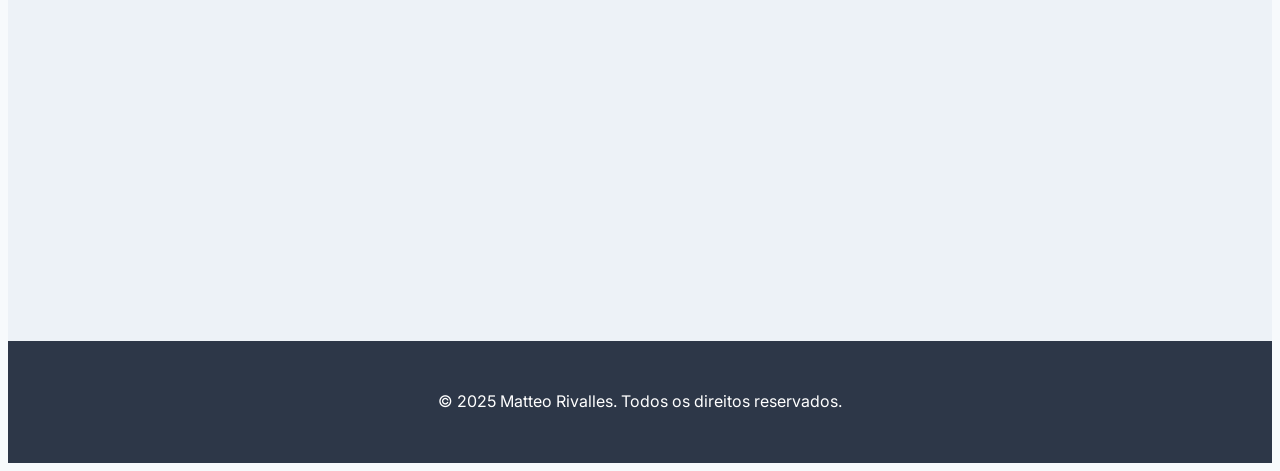
==== commit a0dc047b: "Update index.html" ====
--- a/index.html
+++ b/index.html
@@ -1,192 +1,332 @@
 <!DOCTYPE html>
 <html lang="pt-BR">
-    <head>
-        <meta charset="UTF-8">
-        <meta name="viewport" content="width=device-width, initial-scale=1.0">
-        <title>Matteo | Portfolio</title>
+<head>
+    <meta charset="UTF-8">
+    <meta name="viewport" content="width=device-width, initial-scale=1.0">
+    <title>Matteo Rivalles | Desenvolvedor & Analista</title>
     
-        <!-- Meta tags para o WhatsApp, Facebook, Twitter, etc. -->
-        <meta property="og:title" content="Matteo Rivalles | Portfolio">
-        <meta property="og:description" content="Conheça meu trabalho! Sou Matteo, desenvolvedor web,
-        e aqui compartilho meus projetos e habilidades.">
-        <meta property="og:image" content="https://srrivalles.github.io/Meu_Portfolio/foto_matt.jpg">
-        <meta property="og:url" content="https://srrivalles.github.io/Meu_Portfolio/">
-        <meta property="og:type" content="website">
+    <!-- Meta tags para SEO e compartilhamento -->
+    <meta property="og:title" content="Matteo Rivalles | Desenvolvedor & Analista">
+    <meta property="og:description" content="Desenvolvedor Full Stack e Analista de Sistemas especializado em tecnologias modernas e soluções inovadoras.">
+    <meta property="og:image" content="https://srrivalles.github.io/Meu_Portfolio/foto_matt.jpg">
+    <meta property="og:url" content="https://srrivalles.github.io/Meu_Portfolio/">
+    <meta property="og:type" content="website">
     
-        <!-- Links para folhas de estilo -->
-        <link rel="stylesheet" href="styles.css">
-        <link rel="stylesheet" href="https://cdnjs.cloudflare.com/ajax/libs/animate.css/4.1.1/animate.min.css">
-    </head>
+    <!-- Fonts -->
+    <link href="https://fonts.googleapis.com/css2?family=Inter:wght@300;400;500;600;700&family=JetBrains+Mono:wght@400;500&display=swap" rel="stylesheet">
+    
+    <!-- CSS -->
+    <link rel="stylesheet" href="styles.css">
+</head>
 <body>
-    <!-- Navbar -->
-    <header class="navbar">
-        <div class="navbar-inner">
-          <a href="index.html" class="logo">
-              <span class="letter">M</span>
-              <span class="letter">A</span>
-              <span class="letter">T</span>
-              <span class="letter">T</span>
-              <span class="letter">E</span>
-              <span class="letter">O</span>
-          </a>
-      
-          <nav class="nav-links-container">
-              <ul class="nav-links">
-                  <li><a href="#about" class="nav-link">Sobre mim</a></li>
-                  <li><a href="#skills" class="nav-link">Habilidades</a></li>
-                  <li><a href="#projects" class="nav-link">Projetos</a></li>
-                  <li><a href="#contact" class="nav-link">Contato</a></li>
-              </ul>
-          </nav>
-        </div>
-      </header>
-      >
-
-    <!-- Página Inicial -->
-    <section class="function">
-        <div class="image-container">
-            <img src="./SG-IMG-MATTEO.png" alt="Foto do Matteo" class="image-matteo animated-image">
-        </div>
-        <div class="hero-content">
-            <h1 class="hero-title">Matteo Rivalles</h1>
-            <p class="hero-subtitle">Desenvolvedor e Analista de sistemas.</p>
-            <button onclick="window.location.href='#about'" class="hero-btn">Sobre Mim</button>
-            <a href="./Curriculo-Matteo-Dev-Web.pdf" download class="cv-btn">Baixar Currículo</a>
-        </div>
-    </section>
-    
-
-    <!-- Sobre Mim -->
+    <!-- Loading Screen -->
+    <div class="loading-screen">
+        <div class="loader"></div>
+    </div>
+
+    <!-- Navigation -->
+    <nav class="navbar">
+        <div class="nav-container">
+            <a href="#home" class="logo">Matteo</a>
+            <ul class="nav-links">
+                <li><a href="#home" class="nav-link active">Início</a></li>
+                <li><a href="#about" class="nav-link">Sobre</a></li>
+                <li><a href="#skills" class="nav-link">Habilidades</a></li>
+                <li><a href="#projects" class="nav-link">Projetos</a></li>
+                <li><a href="#contact" class="nav-link">Contato</a></li>
+            </ul>
+            <button class="mobile-menu-btn">☰</button>
+        </div>
+    </nav>
+
+    <!-- Mobile Navigation -->
+    <div class="mobile-nav">
+        <button class="mobile-nav-close">×</button>
+        <ul class="mobile-nav-links">
+            <li><a href="#home" class="mobile-nav-link">Início</a></li>
+            <li><a href="#about" class="mobile-nav-link">Sobre</a></li>
+            <li><a href="#skills" class="mobile-nav-link">Habilidades</a></li>
+            <li><a href="#projects" class="mobile-nav-link">Projetos</a></li>
+            <li><a href="#contact" class="mobile-nav-link">Contato</a></li>
+        </ul>
+    </div>
+
+    <!-- Hero Section -->
+    <section id="home" class="hero">
+        <div class="hero-container">
+            <div class="hero-content">
+                <h1 class="hero-title">Matteo Rivalles</h1>
+                <p class="hero-subtitle">
+                    Desenvolvedor Full Stack & Analista de Sistemas apaixonado por criar soluções tecnológicas inovadoras e experiências digitais excepcionais.
+                </p>
+                <div class="hero-cta">
+                    <a href="#projects" class="btn btn-primary">Ver Projetos</a>
+                    <a href="./Curriculo_Matteo.pdf" download class="btn btn-secondary">Download CV</a>
+                </div>
+            </div>
+            <div class="hero-image">
+                <img src="./SG-IMG-MATTEO.png" alt="Matteo Rivalles" class="profile-image floating">
+            </div>
+        </div>
+    </section>
+
+    <!-- About Section -->
     <section id="about" class="section">
-        <h1>Sobre mim</h1>
-        <div class="content">
-            <p>
-                Olá! Me chamo Matteo Rivalles, sou desenvolvedor e analista de sistemas, apaixonado por tecnologia e inovação. 
-                Atualmente curso Análise e Desenvolvimento de Sistemas na UNIP, onde venho aprofundando meu conhecimento técnico e prático.
-            </p>
-            <p>
-                Tenho experiência no desenvolvimento de aplicações Web (HTML5, CSS3, JavaScript, Node.js, Next.js), sistemas desktop (C, Python, Java com Swing) e automações (CustomTkinter). 
-                Também atuo no desenvolvimento de jogos em 3D utilizando Unity e C#, implementando movimentação de personagens, sistemas de combate, armas, lanternas dinâmicas, inventário e integração com animações.
-            </p>
-            <p>
-                Entre meus projetos estão: sistemas de controle de estoque, automação de etiquetas, sites institucionais responsivos e um sistema de pré-matrícula universitária. 
-                Busco sempre transformar ideias em soluções práticas, combinando front-end, back-end e o desenvolvimento de experiências interativas em jogos.
-            </p>
-
-        </div>
-    </section>
-    
-
-    <!-- Habilidades -->
+        <div class="container">
+            <div class="section-header fade-in-up">
+                <h2 class="section-title">Sobre Mim</h2>
+                <p class="section-description">
+                    Conheça um pouco mais sobre minha jornada e experiência profissional
+                </p>
+            </div>
+            <div class="about-grid">
+                <div class="about-text fade-in-up">
+                    <p>
+                        Olá! Sou Matteo Rivalles, desenvolvedor e analista de sistemas apaixonado por tecnologia e inovação. 
+                        Atualmente curso Análise e Desenvolvimento de Sistemas na UNIP, onde venho aprofundando meu conhecimento técnico e prático.
+                    </p>
+                    <p>
+                        Tenho experiência sólida no desenvolvimento de aplicações Web usando tecnologias modernas como HTML5, CSS3, JavaScript, Node.js e Next.js, 
+                        além de sistemas desktop em C, Python e Java. Também atuo no desenvolvimento de jogos 3D com Unity e C#.
+                    </p>
+                    <p>
+                        Minha paixão é transformar ideias em soluções práticas e funcionais, sempre buscando as melhores práticas de desenvolvimento 
+                        e mantendo-me atualizado com as tendências tecnológicas do mercado.
+                    </p>
+                </div>
+                <div class="about-stats fade-in-up">
+                    <div class="stat-item">
+                        <div class="stat-number">2+</div>
+                        <div class="stat-label">Anos de Experiência</div>
+                    </div>
+                    <div class="stat-item">
+                        <div class="stat-number">15+</div>
+                        <div class="stat-label">Projetos Concluídos</div>
+                    </div>
+                    <div class="stat-item">
+                        <div class="stat-number">8+</div>
+                        <div class="stat-label">Tecnologias</div>
+                    </div>
+                    <div class="stat-item">
+                        <div class="stat-number">100%</div>
+                        <div class="stat-label">Dedicação</div>
+                    </div>
+                </div>
+            </div>
+        </div>
+    </section>
+
+    <!-- Skills Section -->
     <section id="skills" class="section">
-        <h1>Habilidades</h1>
-        <div class="skills-container">
-            <ul class="skills-list">
-                <li>HTML5, CSS3 e JavaScript</li>
-                <li>Node.js, Next e Vite</li>
-                <li>Desenvolvimento Backend com Python</li>
-                <li>Desenvolvimento em C e C#</li>
-                <li>Criação de Interfaces Gráficas em Java e Python</li>
-                <li>Blender e desenvolvimento em Unity</li>
-            </ul>
-        </div>
-    </section>
-
-    <!-- Projetos -->
+        <div class="container">
+            <div class="section-header fade-in-up">
+                <h2 class="section-title">Habilidades Técnicas</h2>
+                <p class="section-description">
+                    Tecnologias e ferramentas que domino para criar soluções completas
+                </p>
+            </div>
+            <div class="skills-grid">
+                <div class="skill-category fade-in-up">
+                    <h3 class="skill-category-title">🌐 Frontend</h3>
+                    <div class="skill-list">
+                        <span class="skill-tag">HTML5</span>
+                        <span class="skill-tag">CSS3</span>
+                        <span class="skill-tag">JavaScript</span>
+                        <span class="skill-tag">React</span>
+                        <span class="skill-tag">Next.js</span>
+                        <span class="skill-tag">Vite</span>
+                    </div>
+                </div>
+                <div class="skill-category fade-in-up">
+                    <h3 class="skill-category-title">⚙️ Backend</h3>
+                    <div class="skill-list">
+                        <span class="skill-tag">Node.js</span>
+                        <span class="skill-tag">Python</span>
+                        <span class="skill-tag">C</span>
+                        <span class="skill-tag">C#</span>
+                        <span class="skill-tag">Java</span>
+                    </div>
+                </div>
+                <div class="skill-category fade-in-up">
+                    <h3 class="skill-category-title">🎮 Game Development</h3>
+                    <div class="skill-list">
+                        <span class="skill-tag">Unity</span>
+                        <span class="skill-tag">C#</span>
+                        <span class="skill-tag">Blender</span>
+                        <span class="skill-tag">Game Design</span>
+                    </div>
+                </div>
+                <div class="skill-category fade-in-up">
+                    <h3 class="skill-category-title">🛠️ Ferramentas</h3>
+                    <div class="skill-list">
+                        <span class="skill-tag">Git</span>
+                        <span class="skill-tag">GitHub</span>
+                        <span class="skill-tag">VS Code</span>
+                        <span class="skill-tag">CustomTkinter</span>
+                        <span class="skill-tag">Java Swing</span>
+                    </div>
+                </div>
+            </div>
+        </div>
+    </section>
+
+    <!-- Projects Section -->
     <section id="projects" class="section">
-        <h1>Projetos</h1>
-        <div class="projects-container">
-            <div class="project-item">
-                <h2>Hortfruit</h2>
-                <p>
-                    O Hortfruit é um website desenvolvido com HTML, CSS e JavaScript para apresentar o hortifrúti,
-                    destacando sua estrutura, produtos e interação com os clientes.
-                </p>
-                <div class="project-preview">
-                    <button class="preview-button" data-video="hortfruit-preview.mp4">Ver Preview</button>
-                </div>
-                <a href="https://srrivalles.github.io/Site-para-hortfruit/index.html" target="_blank">Ver no GitHub</a>
-            </div>
-            <div class="project-item">
-                <h2>Site para Adega</h2>
-                <p>
-                    Este projeto consiste no desenvolvimento de um site responsivo para um restaurante sofisticado
-                    especializado em vinhos e alta gastronomia.
-                </p>
-                <div class="project-preview">
-                    <button class="preview-button" data-video="hortfruit-preview.mp4">Ver Preview</button>
-                </div>
-                <a href="https://srrivalles.github.io/Site-de-Adega/" target="_blank">Ver no GitHub</a>
-            </div>
-        </div>
-        <div class="project-item">
-            <h2>Automação de Etiquetas</h2>
-            <p>
-                Este projeto foi desenvolvido para automatizar a criação de etiquetas,
-                facilitando a geração em massa com base em informações inseridas pelo usuário.
-                A solução foi implementada em Python, garantindo eficiência e praticidade no processo.</p>
-            <div class="project-preview">
-                <button class="preview-button" data-video="automacao-etiquetas.mp4">Ver Preview</button>
-            </div>
-            <a href="https://github.com/Srrivalles/Automacao_Etiqueitas" target="_blank">Ver no GitHub</a>
+        <div class="container">
+            <div class="section-header fade-in-up">
+                <h2 class="section-title">Projetos em Destaque</h2>
+                <p class="section-description">
+                    Alguns dos projetos que desenvolvi, demonstrando minhas habilidades e experiência
+                </p>
+            </div>
+            <div class="projects-grid">
+                <div class="project-card fade-in-up">
+                    <div class="project-image">🌱</div>
+                    <div class="project-content">
+                        <h3 class="project-title">Hortfruit</h3>
+                        <p class="project-description">
+                            Website responsivo desenvolvido para apresentar um hortifrúti, destacando produtos, 
+                            estrutura e interação com clientes. Criado com foco em usabilidade e design moderno.
+                        </p>
+                        <div class="project-links">
+                            <a href="https://srrivalles.github.io/Site-para-hortfruit/index.html" target="_blank" class="project-link">
+                                Ver Demo 🔗
+                            </a>
+                            <button class="project-link secondary preview-btn" data-video="hortfruit-preview.mp4">
+                                Preview 📹
+                            </button>
+                        </div>
+                    </div>
+                </div>
+
+                <div class="project-card fade-in-up">
+                    <div class="project-image">🍷</div>
+                    <div class="project-content">
+                        <h3 class="project-title">Site para Adega</h3>
+                        <p class="project-description">
+                            Site responsivo para restaurante sofisticado especializado em vinhos e alta gastronomia. 
+                            Design elegante com foco na experiência do usuário e apresentação premium.
+                        </p>
+                        <div class="project-links">
+                            <a href="https://srrivalles.github.io/Site-de-Adega/" target="_blank" class="project-link">
+                                Ver Demo 🔗
+                            </a>
+                            <button class="project-link secondary preview-btn" data-video="adega-preview.mp4">
+                                Preview 📹
+                            </button>
+                        </div>
+                    </div>
+                </div>
+
+                <div class="project-card fade-in-up">
+                    <div class="project-image">🏷️</div>
+                    <div class="project-content">
+                        <h3 class="project-title">Automação de Etiquetas</h3>
+                        <p class="project-description">
+                            Sistema desenvolvido em Python para automatizar a criação de etiquetas em massa, 
+                            otimizando processos e aumentando a eficiência operacional.
+                        </p>
+                        <div class="project-links">
+                            <a href="https://github.com/Srrivalles/Automacao_Etiqueitas" target="_blank" class="project-link">
+                                Ver Código 🔗
+                            </a>
+                            <button class="project-link secondary preview-btn" data-video="automacao-etiquetas.mp4">
+                                Preview 📹
+                            </button>
+                        </div>
+                    </div>
+                </div>
+
+                <div class="project-card fade-in-up">
+                    <div class="project-image">💼</div>
+                    <div class="project-content">
+                        <h3 class="project-title">Sistema para Hortfruit</h3>
+                        <p class="project-description">
+                            Sistema completo desenvolvido para o setor hortifrúti com interface em HTML/CSS/JS e backend em C, 
+                            posteriormente integrado com interface gráfica em Python. Projeto acadêmico multidisciplinar (PIM).
+                        </p>
+                        <div class="project-links">
+                            <a href="https://github.com/Srrivalles/Sistema-em-C-Hortfruit" target="_blank" class="project-link">
+                                Ver Código 🔗
+                            </a>
+                            <button class="project-link secondary preview-btn" data-video="sistema-hortfruit.mp4">
+                                Preview 📹
+                            </button>
+                        </div>
+                    </div>
+                </div>
+            </div>
+        </div>
+    </section>
+
+    <!-- Contact Section -->
+    <section id="contact" class="section">
+        <div class="container">
+            <div class="section-header fade-in-up">
+                <h2 class="section-title">Vamos Conversar</h2>
+                <p class="section-description">
+                    Interessado em colaborar? Entre em contato comigo pelos canais abaixo
+                </p>
+            </div>
+            <div class="contact-grid">
+                <div class="contact-info fade-in-up">
+                    <div class="contact-item">
+                        <div class="contact-icon">📧</div>
+                        <div class="contact-details">
+                            <h3>Email</h3>
+                            <p><a href="mailto:matheuslimaandrade2102@gmail.com">matheuslimaandrade2102@gmail.com</a></p>
+                        </div>
+                    </div>
+                    <div class="contact-item">
+                        <div class="contact-icon">💼</div>
+                        <div class="contact-details">
+                            <h3>LinkedIn</h3>
+                            <p><a href="https://www.linkedin.com/in/matheus-andrade-835761174/" target="_blank">Matteo Andrade</a></p>
+                        </div>
+                    </div>
+                    <div class="contact-item">
+                        <div class="contact-icon">🐙</div>
+                        <div class="contact-details">
+                            <h3>GitHub</h3>
+                            <p><a href="https://github.com/Srrivalles" target="_blank">@Srrivalles</a></p>
+                        </div>
+                    </div>
+                </div>
+                <div class="contact-form fade-in-up">
+                    <div style="background: var(--surface); padding: 2rem; border-radius: 1rem; box-shadow: var(--shadow-md); text-align: center;">
+                        <h3 style="color: var(--text-primary); margin-bottom: 1rem;">Disponível para Oportunidades</h3>
+                        <p style="color: var(--text-secondary); margin-bottom: 2rem;">
+                            Estou sempre aberto a discutir novos projetos, oportunidades de carreira e colaborações interessantes.
+                        </p>
+                        <a href="mailto:matheuslimaandrade2102@gmail.com" class="btn btn-primary">Enviar Mensagem</a>
+                    </div>
+                </div>
+            </div>
+        </div>
+    </section>
+
+    <!-- Footer -->
+    <footer class="footer">
+        <div class="container">
+            <p>&copy; 2025 Matteo Rivalles. Todos os direitos reservados.</p>
+        </div>
+    </footer>
+
+    <!-- Back to Top Button -->
+    <button class="back-to-top" id="backToTop">↑</button>
+
+    <!-- Video Modal -->
+    <div id="videoModal" style="display: none; position: fixed; top: 0; left: 0; width: 100%; height: 100%; background: rgba(0,0,0,0.9); z-index: 10000; align-items: center; justify-content: center;">
+        <div style="position: relative; max-width: 90%; max-height: 90%;">
+            <video id="modalVideo" controls style="width: 100%; height: auto; border-radius: 10px;">
+                <source src="" type="video/mp4">
+                Seu navegador não suporta o elemento de vídeo.
+            </video>
+            <button id="closeModal" style="position: absolute; top: -40px; right: 0; background: white; border: none; border-radius: 50%; width: 30px; height: 30px; font-size: 18px; cursor: pointer; color: #000;">×</button>
         </div>
     </div>
-    <div class="project-item">
-        <h2>Sistema para Hortfruit</h2>
-        <p>
-            O sistema foi desenvolvido com HTML, CSS e JavaScript para a interface, garantindo uma experiência
-            intuitiva e responsiva. No backend, a lógica foi inicialmente estruturada em C,
-            sendo posteriormente integrada a uma interface gráfica em Python (CustomTkinter) para ampliar a usabilidade.
-            <br>
-            <br>
-            Este projeto foi desenvolvido como parte do Projeto Integrado Multidisciplinar (PIM) da faculdade,
-            alinhando conceitos de desenvolvimento de software, logística e automação para oferecer uma solução
-            funcional e escalável para o setor hortifrúti.
-        </p>
-        <div class="project-preview">
-            <button class="preview-button" data-video="automacao-etiquetas.mp4">Ver Preview</button>
-        </div>
-        <a href="https://github.com/Srrivalles/Sistema-em-C-Hortfruit" target="_blank">Ver no GitHub</a>
-    </div>
-</div>
-    </section>
-
-    <!-- Contato -->
-    <section id="contact" class="section">
-        <h1>Contato</h1>
-        <div class="contact-container">
-            <p class="contact-description">
-                Gostou do que viu? Entre em contato comigo:
-            </p>
-            <ul class="contact-info">
-                <li>
-                    <a href="mailto:matteo@example.com" class="contact-link">
-                        <svg class="contact-icon" xmlns="http://www.w3.org/2000/svg" viewBox="0 0 24 24" width="24" height="24">
-                            <path d="M20 4H4c-1.1 0-1.99.9-1.99 2L2 18c0 1.1.9 2 2 2h16c1.1 0 2-.9 2-2V6c0-1.1-.9-2-2-2zm0 4l-8 5-8-5V6l8 5 8-5v2z"/>
-                        </svg>
-                        <span>Email: matheuslimaandrade2102@gmail.com</span>
-                    </a>
-                </li>
-                <li>
-                    <a href="https://github.com/Srrivalles" target="_blank" class="contact-link">
-                        <svg class="contact-icon" xmlns="http://www.w3.org/2000/svg" viewBox="0 0 24 24" width="24" height="24">
-                            <path d="M12 2C6.477 2 2 6.477 2 12c0 4.418 2.865 8.166 6.839 9.489.5.092.682-.217.682-.482 0-.237-.008-.866-.013-1.699-2.782.603-3.369-1.342-3.369-1.342-.454-1.158-1.11-1.466-1.11-1.466-.908-.62.069-.608.069-.608 1.003.07 1.531 1.032 1.531 1.032.892 1.53 2.341 1.088 2.91.832.092-.647.35-1.088.636-1.338-2.22-.253-4.555-1.11-4.555-4.943 0-1.091.39-1.984 1.032-2.682-.103-.253-.447-1.27.098-2.646 0 0 .84-.269 2.75 1.026A9.564 9.564 0 0112 6.844c.85.004 1.705.115 2.504.337 1.909-1.295 2.747-1.026 2.747-1.026.547 1.376.203 2.394.1 2.646.642.698 1.03 1.591 1.03 2.682 0 3.842-2.337 4.687-4.565 4.93.359.309.678.919.678 1.852 0 1.335-.012 2.415-.012 2.741 0 .267.18.577.688.48C19.137 20.164 22 16.418 22 12c0-5.523-4.477-10-10-10z"/>
-                        </svg>
-                        <span>GitHub: Srrivalles</span>
-                    </a>
-                </li>
-                <li>
-                    <a href="https://www.linkedin.com/in/matheus-andrade-835761174/" target="_blank" class="contact-link">
-                        <svg class="contact-icon" xmlns="http://www.w3.org/2000/svg" viewBox="0 0 24 24" width="24" height="24">
-                            <path d="M19 0H5a5 5 0 00-5 5v14a5 5 0 005 5h14a5 5 0 005-5V5a5 5 0 00-5-5zM8 19H5V8h3v11zM6.5 6.732c-.966 0-1.75-.79-1.75-1.764s.784-1.764 1.75-1.764 1.75.79 1.75 1.764-.784 1.764-1.75 1.764zM20 19h-3v-5.604c0-3.368-4-3.113-4 0V19h-3V8h3v1.765c1.396-2.586 7-2.777 7 2.476V19z"/>
-                        </svg>
-                        <span>LinkedIn: Matteo Andrade</span>
-                    </a>
-                </li>
-            </ul>
-        </div>
-    </section>
+
+    <!-- JavaScript -->
     <script src="script.js"></script>
 </body>
-    <button id="back-to-top" title="Voltar ao topo">&#8679;</button>
 </html>
--- a/styles.css
+++ b/styles.css
@@ -1,352 +1,1034 @@
-/* Importação de fonte e reset básico */
-@import url('https://fonts.googleapis.com/css2?family=Poppins:wght@300;400;600&display=swap');
+/* Hero Section */
+.hero {
+    min-height: 100vh;
+    display: flex;
+    align-items: center;
+    justify-content: center;
+    background: var(--gradient-primary);
+    color: white;
+    position: relative;
+    overflow: hidden;
+}
+
+.hero::before {
+    content: '';
+    position: absolute;
+    top: 0;
+    left: 0;
+    right: 0;
+    bottom: 0;
+    background: url('data:image/svg+xml,<svg xmlns="http://www.w3.org/2000/svg" viewBox="0 0 1000 1000"><polygon fill="rgba(255,255,255,0.05)" points="0,1000 1000,1000 1000,0"/></svg>');
+}
+
+:root {
+    /* Mantendo cores originais da navbar e logo */
+    --primary-color: #8734ec;      /* Cor principal do logo/navbar */
+    --primary-dark: #4529a1;       /* Versão escura do logo/navbar */
+
+    /* Nova paleta para o restante */
+    --secondary-color: #4a5568;    /* Cinza neutro */
+    --accent-color: #3182ce;       /* Azul destaque para links/botões */
+
+    /* Texto */
+    --text-primary: #1a202c;       /* Preto suave */
+    --text-secondary: #4a5568;     /* Cinza escuro */
+    --text-light: #718096;         /* Cinza claro */
+
+    /* Fundo */
+    --background-primary: #f7fafc; /* Fundo geral */
+    --background-secondary: #edf2f7; /* Fundo para cards/blocos */
+    --background-dark: #2d3748;    /* Rodapé ou seções escuras */
+
+    /* Superfícies */
+    --surface: #ffffff;            /* Branco puro para caixas/cards */
+    --border: #e2e8f0;             /* Borda suave */
+
+    /* Sombras */
+    --shadow-sm: 0 1px 2px 0 rgb(0 0 0 / 0.05);
+    --shadow-md: 0 4px 6px -1px rgb(0 0 0 / 0.1);
+    --shadow-lg: 0 10px 15px -3px rgb(0 0 0 / 0.1);
+    --shadow-xl: 0 20px 25px -5px rgb(0 0 0 / 0.1);
+
+    /* Gradientes mais neutros para conteúdo */
+    --gradient-primary: linear-gradient(135deg, #2c5282 0%, #3182ce 100%);
+    --gradient-secondary: linear-gradient(135deg, #63b3ed 0%, #3182ce 100%);
+    --gradient-accent: linear-gradient(135deg, #90cdf4 0%, #63b3ed 100%);
+}
 
 body {
-    font-family: 'Poppins', sans-serif;
-    background: linear-gradient(to right, #ebebeb, #6b7110);
-    color: hwb(0 20% 80%);
-    margin: 0;
-    padding: 0;
+    font-family: 'Inter', -apple-system, BlinkMacSystemFont, sans-serif;
+    line-height: 1.6;
+    color: var(--text-primary);
+    background: var(--background-primary);
     overflow-x: hidden;
 }
 
-/* Corpo */
-body {
-    font-family: 'Poppins', sans-serif;
-    background: linear-gradient(to right, #ebebeb, #6b7110);
-    color: hwb(0 20% 80%);
-    margin: 0;
-    padding: 0; 
-}
-
+/* Smooth scrolling */
+html {
+    scroll-behavior: smooth;
+}
+
+/* Loading Animation */
+.loading-screen {
+    position: fixed;
+    top: 0;
+    left: 0;
+    width: 100%;
+    height: 100%;
+    background: var(--background-dark);
+    display: flex;
+    align-items: center;
+    justify-content: center;
+    z-index: 9999;
+    transition: opacity 0.5s ease-out;
+}
+
+.loading-screen.fade-out {
+    opacity: 0;
+    pointer-events: none;
+}
+
+.loader {
+    width: 50px;
+    height: 50px;
+    border: 3px solid rgba(255, 255, 255, 0.1);
+    border-top: 3px solid var(--primary-color);
+    border-radius: 50%;
+    animation: spin 1s linear infinite;
+}
+
+@keyframes spin {
+    0% { transform: rotate(0deg); }
+    100% { transform: rotate(360deg); }
+}
+
+/* Navigation */
 .navbar {
-    display: flex;
-    justify-content: center; /* Centraliza o conteúdo */
-    align-items: center;
-    padding: 10px 0;
-    background: rgba(0, 0, 0, 0.9);
-    color: white;
     position: fixed;
+    top: 0;
+    left: 0;
+    right: 0;
+    background: rgba(255, 255, 255, 0.95);
+    backdrop-filter: blur(10px);
+    border-bottom: 1px solid var(--border);
+    z-index: 1000;
+    padding: 1rem 0;
+    transition: all 0.3s ease;
+}
+
+.navbar.scrolled {
+    background: rgba(255, 255, 255, 0.98);
+    box-shadow: var(--shadow-lg);
+    padding: 0.75rem 0;
+}
+
+.nav-container {
+    max-width: 1200px;
+    margin: 0 auto;
+    padding: 2 2rem;
+    display: flex;
+    align-items: center;
+    justify-content: space-between;
+}
+
+.logo {
+    font-size: 1.5rem;
+    font-weight: 700;
+    color: var(--primary-color);
+    text-decoration: none;
+    display: flex;
+    align-items: center;
+    gap: 0.5rem;
+    position: relative;
+    overflow: hidden;
+    transition: all 0.3s ease;
+}
+
+.logo:hover {
+    transform: scale(1.05);
+}
+
+.logo::before {
+    content: "{ }";
+    font-family: 'JetBrains Mono', monospace;
+    color: var(--accent-color);
+    animation: pulse 2s ease-in-out infinite;
+    transition: all 0.3s ease;
+}
+
+.logo:hover::before {
+    color: var(--primary-color);
+    transform: rotate(360deg);
+}
+
+.logo::after {
+    content: '';
+    position: absolute;
+    top: 0;
+    left: -100%;
     width: 100%;
-    top: 0;
-    z-index: 1000;
-    transition: all 0.4s ease;
-}
-
-/* Conteúdo interno centralizado e controlado */
-.navbar-inner {
-    width: 90%;
-    max-width: 1200px;
-    display: flex;
-    justify-content: space-between;
-    align-items: center;
-}
-/* Logo */
-.logo {
-    font-size: 24px;
-    font-weight: 600;
-    text-decoration: none;
-    color: white;
-    display: flex;
-    gap: 3px;
+    height: 100%;
+    background: linear-gradient(90deg, transparent, rgba(255,255,255,0.3), transparent);
+    transition: left 0.5s ease;
+}
+
+.logo:hover::after {
+    left: 100%;
+}
+
+.nav-links {
+    display: flex;
+    list-style: none;
+    gap: 2rem;
 }
 
 .nav-link {
     text-decoration: none;
-    color: white;
-    font-weight: 400;
-    padding: 6px 12px;
-    border-radius: 8px;
-    transition: all 0.3s ease-in-out;
-    position: relative;
-}
-/* Animação elegante no hover */
+    color: var(--text-secondary);
+    font-weight: 500;
+    position: relative;
+    transition: all 0.6s ease;
+    overflow: hidden;
+}
+
+.nav-link::before {
+    content: '';
+    position: absolute;
+    top: 0;
+    left: -100%;
+    width: 100%;
+    height: 100%;
+    background: linear-gradient(90deg, transparent, rgba(37, 99, 235, 0.1), transparent);
+    transition: left 0.5s ease;
+}
+
+.nav-link:hover::before {
+    left: 100%;
+}
+
 .nav-link::after {
-    content: "";
+    content: '';
     position: absolute;
     width: 0;
     height: 2px;
-    background: #f39c12;
+    bottom: -5px;
+    left: 50%;
+    background: var(--primary-color);
+    transition: all 0.3s ease;
+    transform: translateX(-50%);
+}
+
+.nav-link:hover,
+.nav-link.active {
+    color: var(--primary-color);
+    transform: translateY(-2px);
+}
+
+.nav-link:hover::after,
+.nav-link.active::after {
+    width: 100%;
+}
+
+/* Mobile Menu */
+.mobile-menu-btn {
+    display: none;
+    background: none;
+    border: none;
+    font-size: 1.5rem;
+    cursor: pointer;
+    color: var(--text-primary);
+}
+
+.mobile-nav {
+    position: fixed;
+    top: 0;
+    right: -100%;
+    width: 280px;
+    height: 100vh;
+    background: var(--background-primary);
+    box-shadow: var(--shadow-xl);
+    transition: right 0.3s ease;
+    padding: 2rem;
+    z-index: 1001;
+}
+
+.mobile-nav.active {
+    right: 0;
+}
+
+.mobile-nav-close {
+    position: absolute;
+    top: 1rem;
+    right: 1rem;
+    background: none;
+    border: none;
+    font-size: 1.5rem;
+    cursor: pointer;
+    color: var(--text-primary);
+}
+
+.mobile-nav-links {
+    list-style: none;
+    padding-top: 3rem;
+    display: flex;
+    flex-direction: column;
+    gap: 1.5rem;
+}
+
+.mobile-nav-link {
+    text-decoration: none;
+    color: var(--text-primary);
+    font-size: 1.1rem;
+    font-weight: 500;
+    padding: 0.5rem 0;
+    border-bottom: 1px solid var(--border);
+}
+
+/* Hero Section */
+.hero {
+    min-height: 100vh;
+    display: flex;
+    align-items: center;
+    justify-content: center;
+    background: var(--gradient-primary);
+    color: white;
+    position: relative;
+    overflow: hidden;
+}
+
+.hero::before {
+    content: '';
+    position: absolute;
+    top: 0;
     left: 0;
+    right: 0;
     bottom: 0;
-    transition: width 0.4s ease;
-}
-
-.nav-link:hover::after {
+    background: url('data:image/svg+xml,<svg xmlns="http://www.w3.org/2000/svg" viewBox="0 0 1000 1000"><polygon fill="rgba(255,255,255,0.05)" points="0,1000 1000,1000 1000,0"/></svg>');
+    background-size: 100px 100px;
+    opacity: 0.1;
+    animation: backgroundFloat 20s ease-in-out infinite;
+}
+
+.hero::after {
+    content: '';
+    position: absolute;
+    top: 20%;
+    left: 10%;
+    width: 300px;
+    height: 300px;
+    background: radial-gradient(circle, rgba(245, 158, 11, 0.1) 0%, transparent 70%);
+    border-radius: 50%;
+    animation: float1 8s ease-in-out infinite;
+}
+
+@keyframes backgroundFloat {
+    0%, 100% { transform: translateX(0); }
+    50% { transform: translateX(20px); }
+}
+
+@keyframes float1 {
+    0%, 100% { transform: translate(0, 0) scale(1); }
+    33% { transform: translate(30px, -30px) scale(1.1); }
+    66% { transform: translate(-20px, 20px) scale(0.9); }
+}
+
+.hero-container {
+    max-width: 1200px;
+    margin: 0 auto;
+    padding: 0 2rem;
+    display: grid;
+    grid-template-columns: 1fr 1fr;
+    gap: 4rem;
+    align-items: center;
+    position: relative;
+    z-index: 1;
+}
+
+.hero-content {
+    animation: slideInLeft 1s ease-out;
+}
+
+.hero-title {
+    font-size: 3.5rem;
+    font-weight: 700;
+    line-height: 1.2;
+    margin-bottom: 1rem;
+    background: linear-gradient(135deg, #000000, #323943);
+    -webkit-background-clip: text;
+    -webkit-text-fill-color: transparent;
+    background-clip: text;
+}
+
+.hero-subtitle {
+    font-size: 1.25rem;
+    opacity: 0.9;
+    margin-bottom: 2rem;
+    line-height: 1.6;
+}
+
+.hero-cta {
+    display: flex;
+    gap: 1rem;
+    flex-wrap: wrap;
+}
+
+.btn {
+    display: inline-flex;
+    align-items: center;
+    gap: 0.5rem;
+    padding: 0.75rem 2rem;
+    border-radius: 0.5rem;
+    font-weight: 500;
+    text-decoration: none;
+    transition: all 0.3s ease;
+    cursor: pointer;
+    border: none;
+    font-size: 1rem;
+    position: relative;
+    overflow: hidden;
+}
+
+.btn::before {
+    content: '';
+    position: absolute;
+    top: 0;
+    left: -100%;
     width: 100%;
-}
-
-.nav-link:hover {
-    color: #f39c12;
-    transform: translateY(-3px);
-}
-
-/* RESPONSIVO */
-@media (max-width: 768px) {
-    .navbar {
-        padding: 10px 20px;
-    }
-
-    .nav-links {
-        display: none; /* Esconde no mobile inicialmente */
-        position: absolute;
-        top: 60px;
-        right: 20px;
-        background: rgba(0, 0, 0, 0.95);
-        border-radius: 8px;
-        flex-direction: column;
-        gap: 10px;
-        padding: 20px;
-        box-shadow: 0 4px 10px rgba(0, 0, 0, 0.4);
-    }
-
-    .nav-links.active {
-        display: flex;
-    }
-}
-
-/* Efeito ao rolar página */
-.scrolled {
-    background: rgba(0, 0, 0, 0.95);
-    padding: 10px 30px;
-    box-shadow: 0 2px 6px rgba(0, 0, 0, 0.3);
+    height: 100%;
+    background: linear-gradient(90deg, transparent, rgba(255,255,255,0.3), transparent);
+    transition: left 0.5s ease;
+}
+
+.btn:hover::before {
+    left: 100%;
+}
+
+.btn-primary {
+    background: var(--accent-color);
+    color: white;
+}
+
+.btn-primary:hover {
+    background: #d97706;
+    transform: translateY(-3px) scale(1.05);
+    box-shadow: 0 10px 30px rgba(245, 158, 11, 0.4);
+    animation: glow 1s ease-in-out infinite alternate;
+}
+
+.btn-secondary {
+    background: rgba(255, 255, 255, 0.1);
+    color: white;
+    border: 1px solid rgba(255, 255, 255, 0.3);
+    backdrop-filter: blur(10px);
+}
+
+.btn-secondary:hover {
+    background: rgba(255, 255, 255, 0.2);
+    transform: translateY(-3px) scale(1.05);
+    box-shadow: 0 10px 30px rgba(255, 255, 255, 0.2);
+}
+
+.hero-image {
+    display: flex;
+    justify-content: center;
+    align-items: center;
+    animation: slideInRight 1s ease-out;
+}
+
+.profile-image {
+    width: 300px;
+    height: 300px;
+    border-radius: 50%;
+    object-fit: cover;
+    border: 4px solid rgba(255, 255, 255, 0.2);
+    box-shadow: var(--shadow-xl);
+    transition: all 0.3s ease;
+    position: relative;
+}
+
+.profile-image::before {
+    content: '';
+    position: absolute;
+    top: -5px;
+    left: -5px;
+    right: -5px;
+    bottom: -5px;
+    border-radius: 50%;
+    background: linear-gradient(45deg, var(--primary-color), var(--accent-color), var(--primary-color));
+    z-index: -1;
+    animation: rotate 6s linear infinite;
+    opacity: 0;
+    transition: opacity 0.3s ease;
+}
+
+.profile-image:hover::before {
+    opacity: 1;
+}
+
+.profile-image:hover {
+    transform: scale(1.08) rotate(5deg);
+    box-shadow: 0 20px 40px rgba(37, 99, 235, 0.3);
+}
+
+/* Floating Animation */
+.floating {
+    animation: floating 3s ease-in-out infinite;
+}
+
+@keyframes floating {
+    0%, 100% { transform: translateY(0px); }
+    50% { transform: translateY(-10px); }
+}
+
+@keyframes pulse {
+    0%, 100% { opacity: 1; transform: scale(1); }
+    50% { opacity: 0.7; transform: scale(1.1); }
+}
+
+@keyframes glow {
+    0%, 100% { box-shadow: 0 0 5px rgba(37, 99, 235, 0.3); }
+    50% { box-shadow: 0 0 20px rgba(37, 99, 235, 0.6), 0 0 30px rgba(37, 99, 235, 0.4); }
+}
+
+@keyframes bounce {
+    0%, 20%, 50%, 80%, 100% { transform: translateY(0); }
+    40% { transform: translateY(-10px); }
+    60% { transform: translateY(-5px); }
+}
+
+@keyframes slideInScale {
+    0% {
+        opacity: 0;
+        transform: translateX(-50px) scale(0.8);
+    }
+    100% {
+        opacity: 1;
+        transform: translateX(0) scale(1);
+    }
+}
+
+@keyframes rotateIn {
+    0% {
+        opacity: 0;
+        transform: rotate(-180deg) scale(0.5);
+    }
+    100% {
+        opacity: 1;
+        transform: rotate(0deg) scale(1);
+    }
+}
+
+@keyframes shimmer {
+    0% { background-position: -1000px 0; }
+    100% { background-position: 1000px 0; }
+}
+
+/* Sections */
+.section {
+    padding: 6rem 0;
+}
+
+.section:nth-child(even) {
+    background: var(--background-secondary);
+}
+
+.container {
+    max-width: 1200px;
+    margin: 0 auto;
+    padding: 0 2rem;
+}
+
+.section-header {
+    text-align: center;
+    margin-bottom: 4rem;
+}
+
+.section-title {
+    font-size: 2.5rem;
+    font-weight: 700;
+    color: var(--text-primary);
+    margin-bottom: 1rem;
+    position: relative;
+}
+
+.section-title::after {
+    content: '';
+    position: absolute;
+    bottom: -10px;
+    left: 50%;
+    transform: translateX(-50%);
+    width: 60px;
+    height: 3px;
+    background: var(--primary-color);
+}
+
+.section-description {
+    font-size: 1.125rem;
+    color: var(--text-secondary);
+    max-width: 600px;
+    margin: 0 auto;
+}
+
+/* About Section */
+.about-grid {
+    display: grid;
+    grid-template-columns: 1fr 1fr;
+    gap: 4rem;
+    align-items: center;
+}
+
+.about-text {
+    font-size: 1.125rem;
+    line-height: 1.8;
+    color: var(--text-secondary);
+}
+
+.about-text p {
+    margin-bottom: 1.5rem;
+}
+
+.about-stats {
+    display: grid;
+    grid-template-columns: repeat(2, 1fr);
+    gap: 2rem;
+}
+
+.stat-item {
+    text-align: center;
+    padding: 2rem;
+    background: var(--surface);
+    border-radius: 1rem;
+    box-shadow: var(--shadow-md);
+    transition: all 0.3s ease;
+    position: relative;
+    overflow: hidden;
+}
+
+.stat-item::before {
+    content: '';
+    position: absolute;
+    top: -50%;
+    left: -50%;
+    width: 200%;
+    height: 200%;
+    background: radial-gradient(circle, rgba(37, 99, 235, 0.1) 0%, transparent 70%);
+    opacity: 0;
+    transition: opacity 0.3s ease;
+    animation: rotate 10s linear infinite;
+}
+
+.stat-item:hover::before {
+    opacity: 1;
+}
+
+.stat-item:hover {
+    transform: translateY(-10px) scale(1.02);
+    box-shadow: var(--shadow-xl);
+}
+
+.stat-number {
+    font-size: 2rem;
+    font-weight: 700;
+    color: var(--primary-color);
+    margin-bottom: 0.5rem;
+    animation: countUp 2s ease-out;
+}
+
+.stat-item:hover .stat-number {
+    animation: bounce 0.6s ease;
+}
+
+.stat-label {
+    color: var(--text-secondary);
+    font-weight: 500;
+}
+
+/* Skills Section */
+.skills-grid {
+    display: grid;
+    grid-template-columns: repeat(auto-fit, minmax(300px, 1fr));
+    gap: 2rem;
+}
+
+.skill-category {
+    background: var(--surface);
+    padding: 2rem;
+    border-radius: 1rem;
+    box-shadow: var(--shadow-md);
+    transition: all 0.3s ease;
+    position: relative;
+    overflow: hidden;
+}
+
+.skill-category::before {
+    content: '';
+    position: absolute;
+    top: 0;
+    left: -100%;
+    width: 100%;
+    height: 100%;
+    background: linear-gradient(90deg, transparent, rgba(37, 99, 235, 0.05), transparent);
+    transition: left 0.6s ease;
+}
+
+.skill-category:hover::before {
+    left: 100%;
+}
+
+.skill-category:hover {
+    transform: translateY(-8px) scale(1.02);
+    box-shadow: var(--shadow-xl);
+}
+
+.skill-category-title {
+    font-size: 1.25rem;
+    font-weight: 600;
+    color: var(--text-primary);
+    margin-bottom: 1.5rem;
+    display: flex;
+    align-items: center;
+    gap: 0.5rem;
+    position: relative;
+}
+
+.skill-category:hover .skill-category-title {
+    animation: bounce 0.6s ease;
+}
+
+.skill-list {
+    display: flex;
+    flex-wrap: wrap;
+    gap: 0.5rem;
+}
+
+.skill-tag {
+    background: var(--background-secondary);
+    color: var(--text-primary);
+    padding: 0.5rem 1rem;
+    border-radius: 2rem;
+    font-size: 0.875rem;
+    font-weight: 500;
+    transition: all 0.3s ease;
+    position: relative;
+    overflow: hidden;
+    cursor: pointer;
+}
+
+.skill-tag::before {
+    content: '';
+    position: absolute;
+    top: 0;
+    left: -100%;
+    width: 100%;
+    height: 100%;
+    background: linear-gradient(90deg, transparent, rgba(255,255,255,0.4), transparent);
+    transition: left 0.5s ease;
+}
+
+.skill-tag:hover::before {
+    left: 100%;
+}
+
+.skill-tag:hover {
+    background: var(--primary-color);
+    color: white;
+    transform: translateY(-3px) scale(1.05);
+    box-shadow: 0 8px 25px rgba(37, 99, 235, 0.3);
+    animation: glow 1.5s ease-in-out infinite alternate;
+}
+
+/* Projects Section */
+.projects-grid {
+    display: grid;
+    grid-template-columns: repeat(auto-fit, minmax(350px, 1fr));
+    gap: 2rem;
+}
+
+.project-card {
+    background: var(--surface);
+    border-radius: 1rem;
+    overflow: hidden;
+    box-shadow: var(--shadow-md);
     transition: all 0.4s ease;
-}
-
-.logo:hover {
-    color: #f39c12;
-    letter-spacing: 19px;
-}
-
-.menu-toggle:hover svg {
-    fill: #f39c12;
-}
-
-/* Links de navegação */
-.nav-links-container {
-    display: flex;
-    align-items: center;
-}
-
-.nav-links {
-    list-style: none;
-    display: flex;
-    margin: 0;
-    padding: 0;
-}
-
-.nav-links li {
-    margin: 0 15px;
-}
-
-.nav-link {
+    position: relative;
+    transform-style: preserve-3d;
+}
+
+.project-card::before {
+    content: '';
+    position: absolute;
+    top: 0;
+    left: 0;
+    right: 0;
+    bottom: 0;
+    background: linear-gradient(135deg, rgba(37, 99, 235, 0.1), rgba(245, 158, 11, 0.1));
+    opacity: 0;
+    transition: opacity 0.3s ease;
+    z-index: 1;
+    pointer-events: none;
+}
+
+.project-card:hover::before {
+    opacity: 1;
+}
+
+.project-card:hover {
+    transform: translateY(-15px) scale(1.02);
+    box-shadow: 0 25px 50px rgba(0, 0, 0, 0.15);
+}
+
+.project-image {
+    height: 200px;
+    background: var(--gradient-accent);
+    display: flex;
+    align-items: center;
+    justify-content: center;
+    color: white;
+    font-size: 3rem;
+    position: relative;
+    overflow: hidden;
+    transition: all 0.3s ease;
+}
+
+.project-image::before {
+    content: '';
+    position: absolute;
+    top: 0;
+    left: 0;
+    right: 0;
+    bottom: 0;
+    background: rgba(0, 0, 0, 0.3);
+    opacity: 0;
+    transition: opacity 0.3s ease;
+}
+
+.project-card:hover .project-image {
+    transform: scale(1.1);
+}
+
+.project-card:hover .project-image::before {
+    opacity: 1;
+}
+
+.project-content {
+    padding: 2rem;
+}
+
+.project-title {
+    font-size: 1.25rem;
+    font-weight: 600;
+    color: var(--text-primary);
+    margin-bottom: 1rem;
+}
+
+.project-description {
+    color: var(--text-secondary);
+    line-height: 1.6;
+    margin-bottom: 1.5rem;
+}
+
+.project-links {
+    display: flex;
+    gap: 1rem;
+}
+
+.project-link {
+    display: inline-flex;
+    align-items: center;
+    gap: 0.5rem;
+    padding: 0.5rem 1rem;
+    background: var(--primary-color);
+    color: white;
     text-decoration: none;
-    color: rgb(255, 255, 255);
-    font-weight: 400;
-    padding: 8px 12px;
-    border-radius: 5px;
-    transition: background 0.3s, color 0.3s, transform 0.3s;
-}
-
-.nav-link:hover {
-    background: rgba(176, 104, 36, 0.245);
-    color: #ffffff;
+    border-radius: 0.5rem;
+    font-size: 0.875rem;
+    font-weight: 500;
+    transition: all 0.3s ease;
+}
+
+.project-link:hover {
+    background: var(--primary-dark);
     transform: translateY(-2px);
 }
 
-/* Responsividade */
-@media (max-width: 768px) {
-    .menu-toggle {
-        display: block; 
-    }
-
-    .nav-links-container {
-        display: none; 
-        position: absolute;
-        top: 70px;
-        right: 20px;
-        background: rgba(0, 0, 0, 0.9);
-        border-radius: 10px;
-        padding: 10px;
-        box-shadow: 0 4px 6px rgba(0, 0, 0, 0.1);
-    }
-
-    .nav-links-container.active {
-        display: block; 
-    }
-
-    .nav-links {
-        flex-direction: column;
-        align-items: flex-end;
-    }
-
-    .nav-links li {
-        margin: 10px 0;
-    }
-}
-
-/* Página Inicial */
-.function {
-    display: flex;  
+.project-link.secondary {
+    background: var(--background-secondary);
+    color: var(--text-primary);
+}
+
+.project-link.secondary:hover {
+    background: var(--border);
+}
+
+/* Contact Section */
+.contact-grid {
+    display: grid;
+    grid-template-columns: 1fr 1fr;
+    gap: 4rem;
+}
+
+.contact-info {
+    display: flex;
     flex-direction: column;
+    gap: 2rem;
+}
+
+.contact-item {
+    display: flex;
+    align-items: center;
+    gap: 1rem;
+    padding: 1.5rem;
+    background: var(--surface);
+    border-radius: 1rem;
+    box-shadow: var(--shadow-sm);
+    transition: all 0.3s ease;
+    position: relative;
+    overflow: hidden;
+}
+
+.contact-item::before {
+    content: '';
+    position: absolute;
+    top: 0;
+    left: -100%;
+    width: 100%;
+    height: 100%;
+    background: linear-gradient(90deg, transparent, rgba(37, 99, 235, 0.1), transparent);
+    transition: left 0.6s ease;
+}
+
+.contact-item:hover::before {
+    left: 100%;
+}
+
+.contact-item:hover {
+    box-shadow: var(--shadow-lg);
+    transform: translateY(-5px) scale(1.02);
+}
+
+.contact-icon {
+    width: 50px;
+    height: 50px;
+    background: var(--primary-color);
+    color: white;
+    border-radius: 50%;
+    display: flex;
     align-items: center;
     justify-content: center;
-    height: 100vh;
+    font-size: 1.25rem;
+    transition: all 0.3s ease;
+}
+
+.contact-item:hover .contact-icon {
+    transform: rotate(360deg) scale(1.1);
+    background: var(--accent-color);
+    animation: glow 2s ease-in-out infinite alternate;
+}
+
+.contact-details h3 {
+    font-size: 1.125rem;
+    font-weight: 600;
+    color: var(--text-primary);
+    margin-bottom: 0.25rem;
+}
+
+.contact-details p {
+    color: var(--text-secondary);
+}
+
+.contact-details a {
+    color: var(--primary-color);
+    text-decoration: none;
+}
+
+.contact-details a:hover {
+    text-decoration: underline;
+}
+
+/* Footer */
+.footer {
+    background: var(--background-dark);
+    color: white;
     text-align: center;
-    padding: 100px 20px;
-    background: linear-gradient(to right, #163407, #768f7a);
+    padding: 2rem 0;
+}
+
+/* Back to Top Button */
+.back-to-top {
+    position: fixed;
+    bottom: 1rem;
+    right: 1rem;
+    width: 50px;
+    height: 50px;
+    background: var(--primary-color);
     color: white;
-}
-.image-matteo,
-.section,
-.navbar {
-    will-change: transform, opacity, box-shadow;
-}
-
-/* Animação contínua na imagem do Matteo */
-.image-matteo {
-    animation: pulseGlow 1s step-end;
-}
-
-/* Keyframes da animação */
-@keyframes pulseGlow {
-    0% {
-        transform: scale(1);
-        box-shadow: 0 0 10px rgba(255, 255, 255, 0.2);
-    }
-    50% {
-        transform: scale(1.03);
-        box-shadow: 0 0 30px rgba(255, 255, 255, 0.4);
-    }
-    100% {
-        transform: scale(1);
-        box-shadow: 0 0 10px rgba(255, 255, 255, 0.2);
-    }
-}
-
-
-/* Container da imagem */
-.image-container {
-    display: flex;
-    justify-content: center;
-    align-items: center;
-    text-align: center;
-    position: relative;
-    max-width: 100%;
-}
-/* Efeito de brilho ao redor da imagem */
-.image-container::before {
-    content: "";
-    position: absolute;
-    max-width: 100%;
-    height: auto;
+    border: none;
     border-radius: 50%;
-    background: radial-gradient(circle, rgba(141, 94, 18, 0.4), transparent 70%);
-    animation: pulse 10s infinite ease-in-out;
-    z-index: 0;
-}
-/* Estilo da imagem */
-.image-matteo {
-    width: 360px;
-    height: 360px;
-    object-fit: cover; 
-    border-radius: 50%; 
-    border: 6px solid #197300; 
-    box-shadow: 0 0 30px rgba(58, 98, 139, 0.6),
-                0 0 60px rgba(0, 208, 255, 0.4),
-                0 0 90px rgba(243, 156, 18, 0.2);
-    transition: transform 1.0s, box-shadow 1.6s;
-    position: relative;
-    z-index: 1;
-}
-
-/* Efeito de hover na imagem */
-.image-matteo:hover {
-    transform: scale(1.1);
-    box-shadow: 0 0 40px rgba(50, 148, 122, 0.8),
-                0 0 80px rgba(2, 255, 221, 0.6),
-                0 0 120px rgba(243, 156, 18, 0.4);
-}
-
-
-/* Animação de pulsação */
-@keyframes pulse {
-    0% {
-        transform: scale(0.9);
-        opacity: 0.6;
-    }
-    50% {
-        transform: scale(1.1);
-        opacity: 0.8;
-    }
-    100% {
-        transform: scale(0.9);
-        opacity: 0.6;
-    }
-}
-/* Fim animação de pulsação */
-
-/* Título e subtítulo */
-.hero-title {
-    animation: floatText 4s ease-in-out infinite, shineEffect 6s infinite;
-}
-
-/* Flutuar suavemente */
-@keyframes floatText {
-    0%, 100% {
-        transform: translateY(0px);
-    }
-    50% {
-        transform: translateY(-5px);
-    }
-}
-
-/* Brilho constante no texto */
-@keyframes shineEffect {
-    0% {
-        color: #ffffff;
-        text-shadow: 0 0 5px #34b530, 0 0 10px #34b530;
-    }
-    50% {
-        color: #f39c12;
-        text-shadow: 0 0 15px #f39c12, 0 0 30px #f39c12;
-    }
-    100% {
-        color: #ffffff;
-        text-shadow: 0 0 5px #34b530, 0 0 10px #34b530;
-    }
-}
-
-.hero-subtitle {
-    font-size: 1.2rem;
-    margin-bottom: 20px;
-    color: white;
-    opacity: 0.8;
-}
-
-/* Botão */
-.hero-btn {
-    padding: 10px 20px;
-    font-size: 1rem;
-    border: none;
-    background: #f39c12;
-    color: white;
+    font-size: 1.25rem;
     cursor: pointer;
-    transition: background 0.3s, transform 0.3s;
-    border-radius: 5px;
-    box-shadow: 0 4px 6px rgba(0, 0, 0, 0.2);
-}
-
-.hero-btn:hover {
-    background: #e67e22;
-    transform: translateY(-3px);
-}
-
-/* Animação de fadeIn */
-@keyframes fadeIn {
+    opacity: 0;
+    transform: translateY(20px);
+    transition: all 0.3s ease;
+    z-index: 1000;
+    overflow: hidden;
+}
+
+.back-to-top::before {
+    content: '';
+    position: absolute;
+    top: 0;
+    left: 0;
+    width: 100%;
+    height: 100%;
+    background: radial-gradient(circle, rgba(255,255,255,0.3) 0%, transparent 70%);
+    transform: scale(0);
+    transition: transform 0.3s ease;
+}
+
+.back-to-top:hover::before {
+    transform: scale(1);
+    animation: pulse 1s ease-in-out infinite;
+}
+
+.back-to-top.visible {
+    opacity: 1;
+    transform: translateY(0);
+    animation: bounce 2s ease-in-out infinite;
+}
+
+.back-to-top:hover {
+    background: var(--primary-dark);
+    transform: translateY(-5px) scale(1.15) rotate(360deg);
+    box-shadow: 0 10px 25px rgba(25, 39, 70, 0.4);
+}
+
+/* Animations */
+@keyframes slideInLeft {
     from {
         opacity: 0;
-        transform: translateY(-20px);
+        transform: translateX(-50px);
+    }
+    to {
+        opacity: 1;
+        transform: translateX(0);
+    }
+}
+
+@keyframes slideInRight {
+    from {
+        opacity: 0;
+        transform: translateX(50px);
+    }
+    to {
+        opacity: 1;
+        transform: translateX(0);
+    }
+}
+
+@keyframes fadeInUp {
+    from {
+        opacity: 0;
+        transform: translateY(30px);
     }
     to {
         opacity: 1;
@@ -354,582 +1036,194 @@
     }
 }
 
-/* Animações */
-@keyframes fadeIn {
-    from {
-        opacity: 0;
-        transform: translateY(-20px);
-    }
-    to {
-        opacity: 1;
-        transform: translateY(0);
-    }
-}
-
-/* Seções */
-.section {
-    padding: 60px 15%;
-    text-align: center;
-    background: linear-gradient(to right, #163407, #768f7a); 
-    color: white;
+/* Scroll Animations */
+.fade-in-up {
     opacity: 0;
-    transform: translateY(50px);
-    transition: opacity 0.8s ease-out, transform 0.8s ease-out;
-}
-
-.section.visible {
+    transform: translateY(30px);
+    transition: all 0.6s ease;
+}
+
+.fade-in-up.visible {
     opacity: 1;
     transform: translateY(0);
 }
 
-/* Títulos */
-h1 {
+.fade-in-left {
+    opacity: 0;
+    transform: translateX(-50px);
+    transition: all 0.6s ease;
+}
+
+.fade-in-left.visible {
+    opacity: 1;
+    transform: translateX(0);
+}
+
+.fade-in-right {
+    opacity: 0;
+    transform: translateX(50px);
+    transition: all 0.6s ease;
+}
+
+.fade-in-right.visible {
+    opacity: 1;
+    transform: translateX(0);
+}
+
+.fade-in-scale {
+    opacity: 0;
+    transform: scale(0.8);
+    transition: all 0.6s ease;
+}
+
+.fade-in-scale.visible {
+    opacity: 1;
+    transform: scale(1);
+}
+
+.fade-in-rotate {
+    opacity: 0;
+    transform: rotate(-10deg) scale(0.9);
+    transition: all 0.6s ease;
+}
+
+.fade-in-rotate.visible {
+    opacity: 1;
+    transform: rotate(0deg) scale(1);
+}
+
+/* Additional Keyframes */
+@keyframes rotate {
+    0% { transform: rotate(0deg); }
+    100% { transform: rotate(360deg); }
+}
+
+@keyframes countUp {
+    0% { transform: scale(0); opacity: 0; }
+    50% { transform: scale(1.2); }
+    100% { transform: scale(1); opacity: 1; }
+}
+
+@keyframes wiggle {
+    0%, 100% { transform: rotate(0deg); }
+    25% { transform: rotate(-5deg); }
+    75% { transform: rotate(5deg); }
+}
+
+@keyframes heartbeat {
+    0%, 100% { transform: scale(1); }
+    50% { transform: scale(1.1); }
+}
+
+/* Section Title Animations */
+.section-title {
     font-size: 2.5rem;
-    font-weight: bold;
-    margin-bottom: 20px;
-    color: white;
-}
-
-/* Sobre Mim */
-.content {
-    max-width: 800px;
-    margin: auto;
-    font-size: 1.1rem;
-    line-height: 1.8;
-    color: white;
-}
-/* Fim sobre Mim */
-
-/* Habilidades */
-.skills-container {
-    display: flex;
-    justify-content: center;
-    align-items: center;
-    flex-wrap: wrap;
-    gap: 20px;
-    margin-top: 30px;
-}
-
-.skills-list {
-    display: flex;
-    flex-wrap: wrap;
-    justify-content: center;
-    gap: 15px;
-    padding: 0;
-    list-style: none;
-}
-
-.skills-list li {
-    background: linear-gradient(135deg, #33ba50, #b7bf41);
-    color: #fff;
-    padding: 12px 20px;
-    border-radius: 8px;
-    font-size: 1.1rem;
-    font-weight: bold;
-    transition: transform 0.3s ease-in-out;
-    box-shadow: 0 4px 6px rgba(0, 0, 0, 0.1);
-}
-
-.skills-list li:hover {
-    transform: translateY(-5px);
-}
-/* Fim habilidades */
-
-/* Projetos */
-.project-item {
-    background: rgba(255, 255, 255, 0.1);
-    padding: 20px;
-    border-radius: 10px;
-    margin: 20px 0;
-    transition: transform 0.3s ease, box-shadow 0.3s ease;
-}
-
-.project-item:hover {
-    transform: translateY(-10px);
-    box-shadow: 0 10px 20px rgba(0, 0, 0, 0.2);
-}
-
-.project-preview {
-    margin-top: 20px;
-    border-radius: 1px;
+    font-weight: 700;
+    color: var(--text-primary);
+    margin-bottom: 1rem;
+    position: relative;
     overflow: hidden;
 }
 
-.project-preview img,
-.project-preview video {
+.section-title::after {
+    content: '';
+    position: absolute;
+    bottom: -10px;
+    left: 50%;
+    transform: translateX(-50%);
+    width: 60px;
+    height: 3px;
+    background: var(--primary-color);
+    animation: expand 2s ease-out;
+}
+
+.section-title::before {
+    content: '';
+    position: absolute;
+    top: 0;
+    left: -100%;
     width: 100%;
-    height: auto;
-    display: block;
-}
-
-.project-item a {
-    display: inline-block;
-    margin-top: 10px;
-    padding: 10px 20px;
-    background: #34b530;
-    color: white;
-    text-decoration: none;
-    border-radius: 5px;
-    transition: background 0.6s;
-}
-
-.project-item a:hover {
-    background: #e67e22;
-}
-/* Fim projetos */
-
-/* Contato */
-.contact-container {
-    max-width: 600px;
-    margin: 0 auto;
-    text-align: center;
-}
-
-.contact-description {
-    font-size: 1.2rem;
-    margin-bottom: 30px;
-    color: #ffffff;
-    opacity: 0;
-    animation: fadeInUp 1s ease forwards;
-}
-
-.contact-info {
-    list-style: none;
-    padding: 0;
-}
-
-.contact-info li {
-    margin: 20px 0;
-    opacity: 0;
-    transform: translateY(20px);
-    animation: fadeInUp 1s ease forwards;
-}
-
-.contact-info li:nth-child(1) {
-    animation-delay: 0.3s;
-}
-
-.contact-info li:nth-child(2) {
-    animation-delay: 0.6s;
-}
-
-.contact-info li:nth-child(3) {
-    animation-delay: 0.9s;
-}
-
-.contact-link {
-    display: flex;
-    align-items: center;
-    justify-content: center;
-    text-decoration: none;
-    color: #ffffff;
-    font-size: 1.1rem;
-    padding: 10px 20px;
-    border-radius: 10px;
-    background: rgba(255, 255, 255, 0.1);
-    transition: background 0.3s ease, transform 0.3s ease;
-}
-
-.contact-link:hover {
-    background: rgba(255, 255, 255, 0.2);
-    transform: translateY(-5px);
-}
-
-.contact-icon {
-    width: 24px;
-    height: 24px;
-    fill: #ffffff;
-    margin-right: 10px;
-    transition: fill 0.3s ease;
-}
-
-.contact-link:hover .contact-icon {
-    fill: #f39c12;
-}
-
-/* Animação de fadeInUp */
-@keyframes fadeInUp {
-    from {
-        opacity: 0;
-        transform: translateY(20px);
-    }
-    to {
-        opacity: 1;
-        transform: translateY(0);
-    }
-}
-
-/* Responsividade */
+    height: 100%;
+    background: linear-gradient(90deg, transparent, rgba(37, 99, 235, 0.1), transparent);
+    animation: shimmer 3s ease-in-out infinite;
+}
+
+@keyframes expand {
+    0% { width: 0; }
+    100% { width: 60px; }
+}
+
+/* Mobile Responsiveness */
 @media (max-width: 768px) {
-    .section {
-        padding: 40px 10%;
-    }
-    
-    h1 {
-        font-size: 2rem;
-    }
-
-    .skills-list li {
-        font-size: 1rem;
-        padding: 10px 15px;
-    }
-}
-
-/* Fim contato */
-
-/* Estilo do botão de preview */
-.preview-button {
-    padding: 8px 16px; 
-    background: #34b530;
-    color: white;
-    border: none;
-    border-radius: 5px;
-    cursor: pointer;
-    transition: background 0.3s;
-    font-size: 14px; 
-}
-
-.preview-button:hover {
-    background: #e67e22;
-}
-/* Fim estilo do botão de preview */
-
-/* Estilo do contêiner do vídeo */
-.video-container {
-    display: none; 
-    position: relative;
-    margin-top: 20px;
-    border-radius: 10px;
-    overflow: hidden;
-    box-shadow: 0 5px 15px rgba(0, 0, 0, 0.3);
-}
-
-.video-container video {
-    width: 100%;
-    height: auto;
-    display: block;
-}
-/* Fim estilo do contêiner do vídeo */
-
-/* Estilo do botão de fechar */
-.close-button {
-    position: absolute;
-    top: 10px;
-    right: 10px;
-    background: rgba(0, 0, 0, 0.7);
-    color: white;
-    border: none;
-    border-radius: 50%;
-    width: 30px;
-    height: 30px;
-    font-size: 16px;
-    cursor: pointer;
-    display: flex;
-    align-items: center;
-    justify-content: center;
-    transition: background 0.2s;
-}
-
-.close-button:hover {
-    background: rgba(0, 0, 0, 0.9);
-}
-/* Fim estilo do botão de fechar */
-
-/* Estilo das letras do nome */
-.logo {
-    transition: letter-spacing 0.3s ease-in-out;
-}
-
-.logo .letter {
-    display: inline-block;
-    transition: transform 0.3s ease-in-out;
-
-    .logo:hover .letter:nth-child(odd) {
-        transform: rotate(5deg);
-    }
-    
-    .logo:hover .letter:nth-child(even) {
-        transform: rotate(-5deg);
-    }
-    
-    .logo .letter {
-        transform-origin: center bottom;
-    }
-}
-/* Fim estilo das letras do nome */
-
-/* Efeito de hover nas letras */
-.logo:hover .letter {
-    animation: bounce 1s ease; 
-    color: #ff0033; 
-}
-
-/* Animação de "bounce" (saltar) */
-@keyframes bounce {
-    0%, 100% {
-        transform: translateY(1); 
-    }
-
-    }
-
-/* Adicionando delays diferentes para cada letra */
-.logo:hover .letter:nth-child(1) { animation-delay: 7s; }
-.logo:hover .letter:nth-child(2) { animation-delay: 5s; }
-.logo:hover .letter:nth-child(3) { animation-delay: 8s; }
-.logo:hover .letter:nth-child(4) { animation-delay: 7s; }
-.logo:hover .letter:nth-child(5) { animation-delay: 3s; }
-.logo:hover .letter:nth-child(6) { animation-delay: 9s; }
-/* Fim efeito de hover nas letras */
-
-/* Animação de "bounce" (saltar) */
-@keyframes bounce {
-    0%, 100% {
-        transform: translateY(0);
-    }
-    50% {
-        transform: translateY(-10px);
-    }
-}
-
-/* Adicionando delays diferentes para cada letra */
-.logo:hover .letter:nth-child(1) { animation-delay: 0.8s; }
-.logo:hover .letter:nth-child(2) { animation-delay: 0.5s; }
-.logo:hover .letter:nth-child(3) { animation-delay: 0.1s; }
-.logo:hover .letter:nth-child(4) { animation-delay: 0.6s; }
-.logo:hover .letter:nth-child(5) { animation-delay: 0.7s; }
-.logo:hover .letter:nth-child(6) { animation-delay: 0.0s; }
-
-/* Fim animação de "bounce" (saltar) */
-
-/* Ajustes para telas menores que 768px */
-@media (max-width: 768px) {
-    /* Navbar */
-    .navbar {
-        padding: 15px 20px;
-    }
-
-    .logo {
-        font-size: 20px;
-    }
-
-    .menu-toggle {
-        display: block; 
-    }
-
-    .nav-links-container {
-        display: none; 
-        position: absolute;
-        top: 60px;
-        right: 20px;
-        background: rgba(0, 0, 0, 0.9);
-        border-radius: 10px;
-        padding: 10px;
-        box-shadow: 0 4px 6px rgba(0, 0, 0, 0.1);
-    }
-
-    .nav-links-container.active {
+    .nav-links {
+        display: none;
+    }
+
+    .mobile-menu-btn {
         display: block;
     }
 
-    .nav-links {
-        flex-direction: column;
-        align-items: flex-end;
-    }
-
-    .nav-links li {
-        margin: 10px 0;
-    }
-
-    /* Página Inicial */
-    .function {
-        padding: 80px 20px;
-    }
-
-    .image-matteo {
+    .hero-container {
+        grid-template-columns: 1fr;
+        gap: 2rem;
+        text-align: center;
+    }
+
+    .hero-title {
+        font-size: 2.5rem;
+    }
+
+    .hero-cta {
+        justify-content: center;
+    }
+
+    .profile-image {
         width: 250px;
         height: 250px;
     }
 
+    .about-grid,
+    .contact-grid {
+        grid-template-columns: 1fr;
+        gap: 2rem;
+    }
+
+    .about-stats {
+        grid-template-columns: 1fr;
+    }
+
+    .section {
+        padding: 4rem 0;
+    }
+
+    .section-title {
+        font-size: 2rem;
+    }
+
+    .container {
+        padding: 0 1rem;
+    }
+
+    .projects-grid {
+        grid-template-columns: 1fr;
+    }
+
+    .skills-grid {
+        grid-template-columns: 1fr;
+    }
+}
+
+@media (max-width: 480px) {
     .hero-title {
         font-size: 2rem;
     }
 
-    .hero-subtitle {
-        font-size: 1rem;
-    }
-
-    .hero-btn {
-        font-size: 0.9rem;
-        padding: 8px 16px;
-    }
-
-    /* Seções */
-    .section {
-        padding: 40px 10%;
-    }
-
-    h1 {
-        font-size: 2rem;
-    }
-
-    /* Sobre Mim */
-    .content {
-        font-size: 1rem;
-    }
-
-    /* Habilidades */
-    .skills-list li {
-        font-size: 1rem;
-        padding: 10px 15px;
-    }
-
-    /* Projetos */
-    .project-item {
-        padding: 15px;
-    }
-
-    .project-item h2 {
-        font-size: 1.5rem;
-    }
-
-    .project-item p {
-        font-size: 0.9rem;
-    }
-
-    .project-item a {
-        font-size: 0.9rem;
-        padding: 8px 16px;
-    }
-
-    /* Contato */
-    .contact-description {
-        font-size: 1rem;
-    }
-
-    .contact-link {
-        font-size: 1rem;
-        padding: 8px 16px;
-    }
-
-    .contact-icon {
-        width: 20px;
-        height: 20px;
-    }
-}
-
-/* Fim ajustes para telas menores que 768px */
-
-/* Ajustes para telas menores que 480px */
-@media (max-width: 480px) {
-    /* Navbar */
-    .navbar {
-        padding: 10px 15px;
-    }
-
-    .logo {
-        font-size: 18px;
-    }
-
-    /* Página Inicial */
-    .function {
-        padding: 60px 15px;
-    }
-
-    .image-matteo {
-        width: 200px;
-        height: 200px;
-    }
-
-    .hero-title {
-        font-size: 1.8rem;
-    }
-
-    .hero-subtitle {
-        font-size: 0.9rem;
-    }
-
-    .hero-btn {
-        font-size: 0.8rem;
-        padding: 6px 12px;
-    }
-
-    /* Seções */
-    .section {
-        padding: 30px 5%;
-    }
-
-    h1 {
-        font-size: 1.8rem;
-    }
-
-    /* Sobre Mim */
-    .content {
-        font-size: 0.9rem;
-    }
-
-    /* Habilidades */
-    .skills-list li {
-        font-size: 0.9rem;
-        padding: 8px 12px;
-    }
-
-    /* Projetos */
-    .project-item {
-        padding: 10px;
-    }
-
-    .project-item h2 {
-        font-size: 1.3rem;
-    }
-
-    .project-item p {
-        font-size: 0.8rem;
-    }
-
-    .project-item a {
-        font-size: 0.8rem;
-        padding: 6px 12px;
-    }
-
-    /* Contato */
-    .contact-description {
-        font-size: 0.9rem;
-    }
-
-    .contact-link {
-        font-size: 0.9rem;
-        padding: 6px 12px;
-    }
-
-    .contact-icon {
-        width: 18px;
-        height: 18px;
-    }
-}
-/* Fim ajustes para telas menores que 480px */
-
-/* Estilo do Botão de Voltar ao Topo */
-#back-to-top {
-    display: none; 
-    position: fixed;
-    bottom: 10px;
-    right: 10px;
-    z-index: 99;
-    border: none;
-    outline: none;
-    background-color: #c88313;
-    color: rgb(255, 255, 255);
-    cursor: pointer;
-    padding: 5px;
-    border-radius: 50%;
-    font-size: 24px;
-    width: 55px;
-    height: 55px;
-    box-shadow: 0 4px 6px rgba(0, 0, 0, 0.2);
-    transition: background-color 0.3s, transform 0.3s;
-}
-
-#back-to-top:hover {
-    background-color: #ac6327; 
-    transform: scale(1.3);
-}
+    .btn {
+        width: 100%;
+        justify-content: center;
+    }
+
+    .hero-cta {
+        flex-direction: column;
+    }
+}
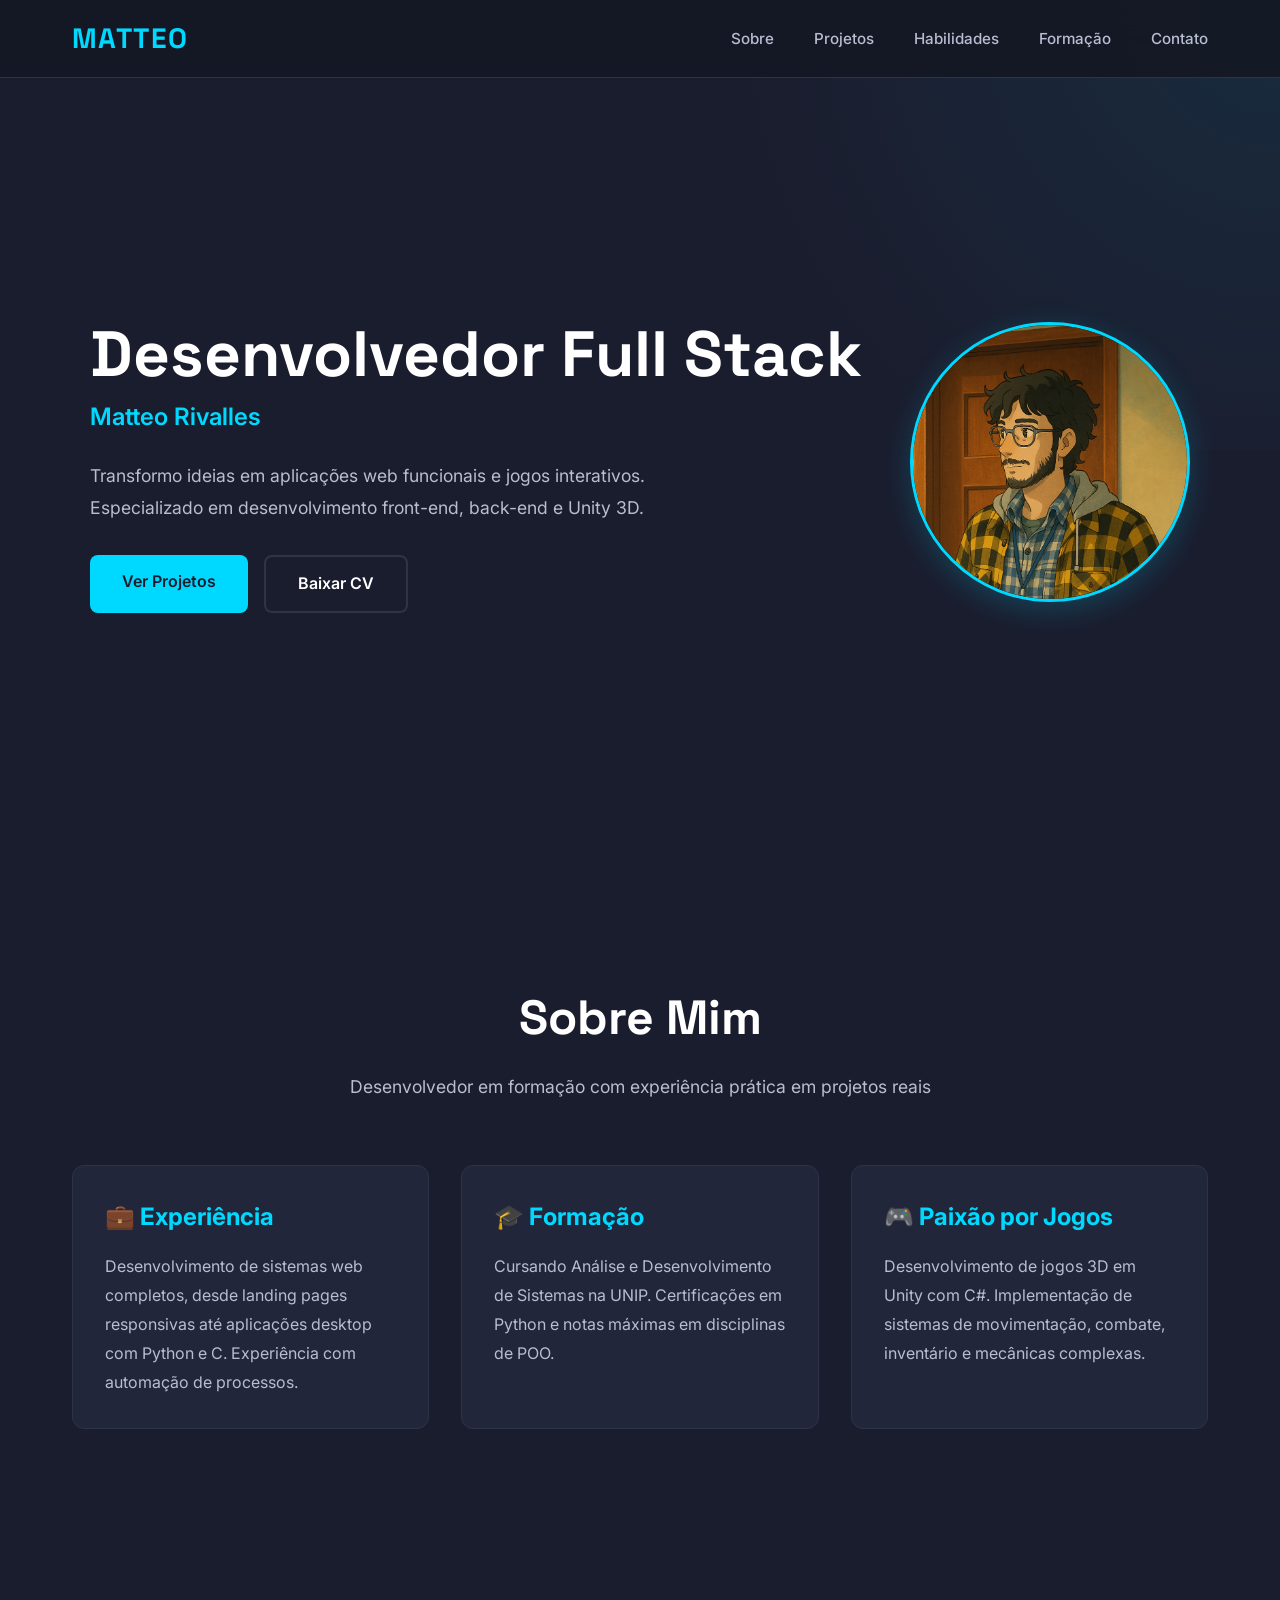
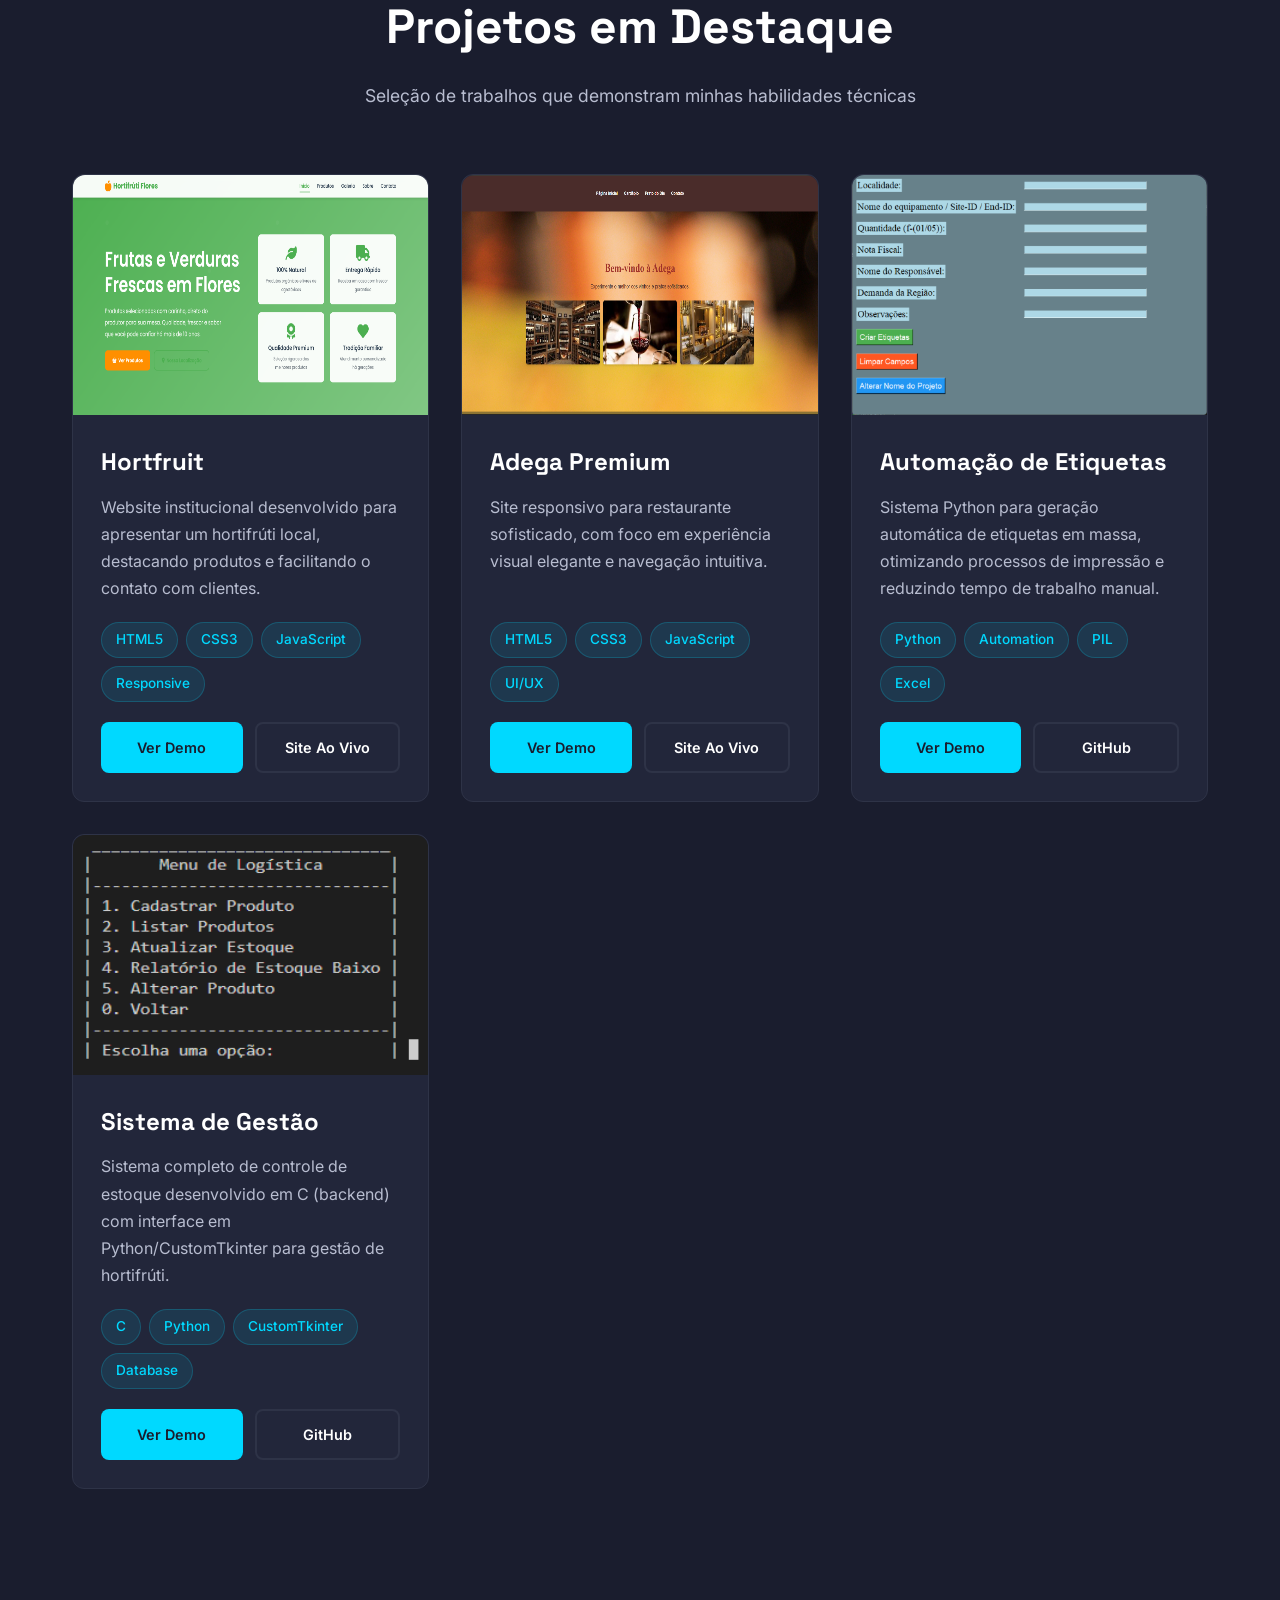
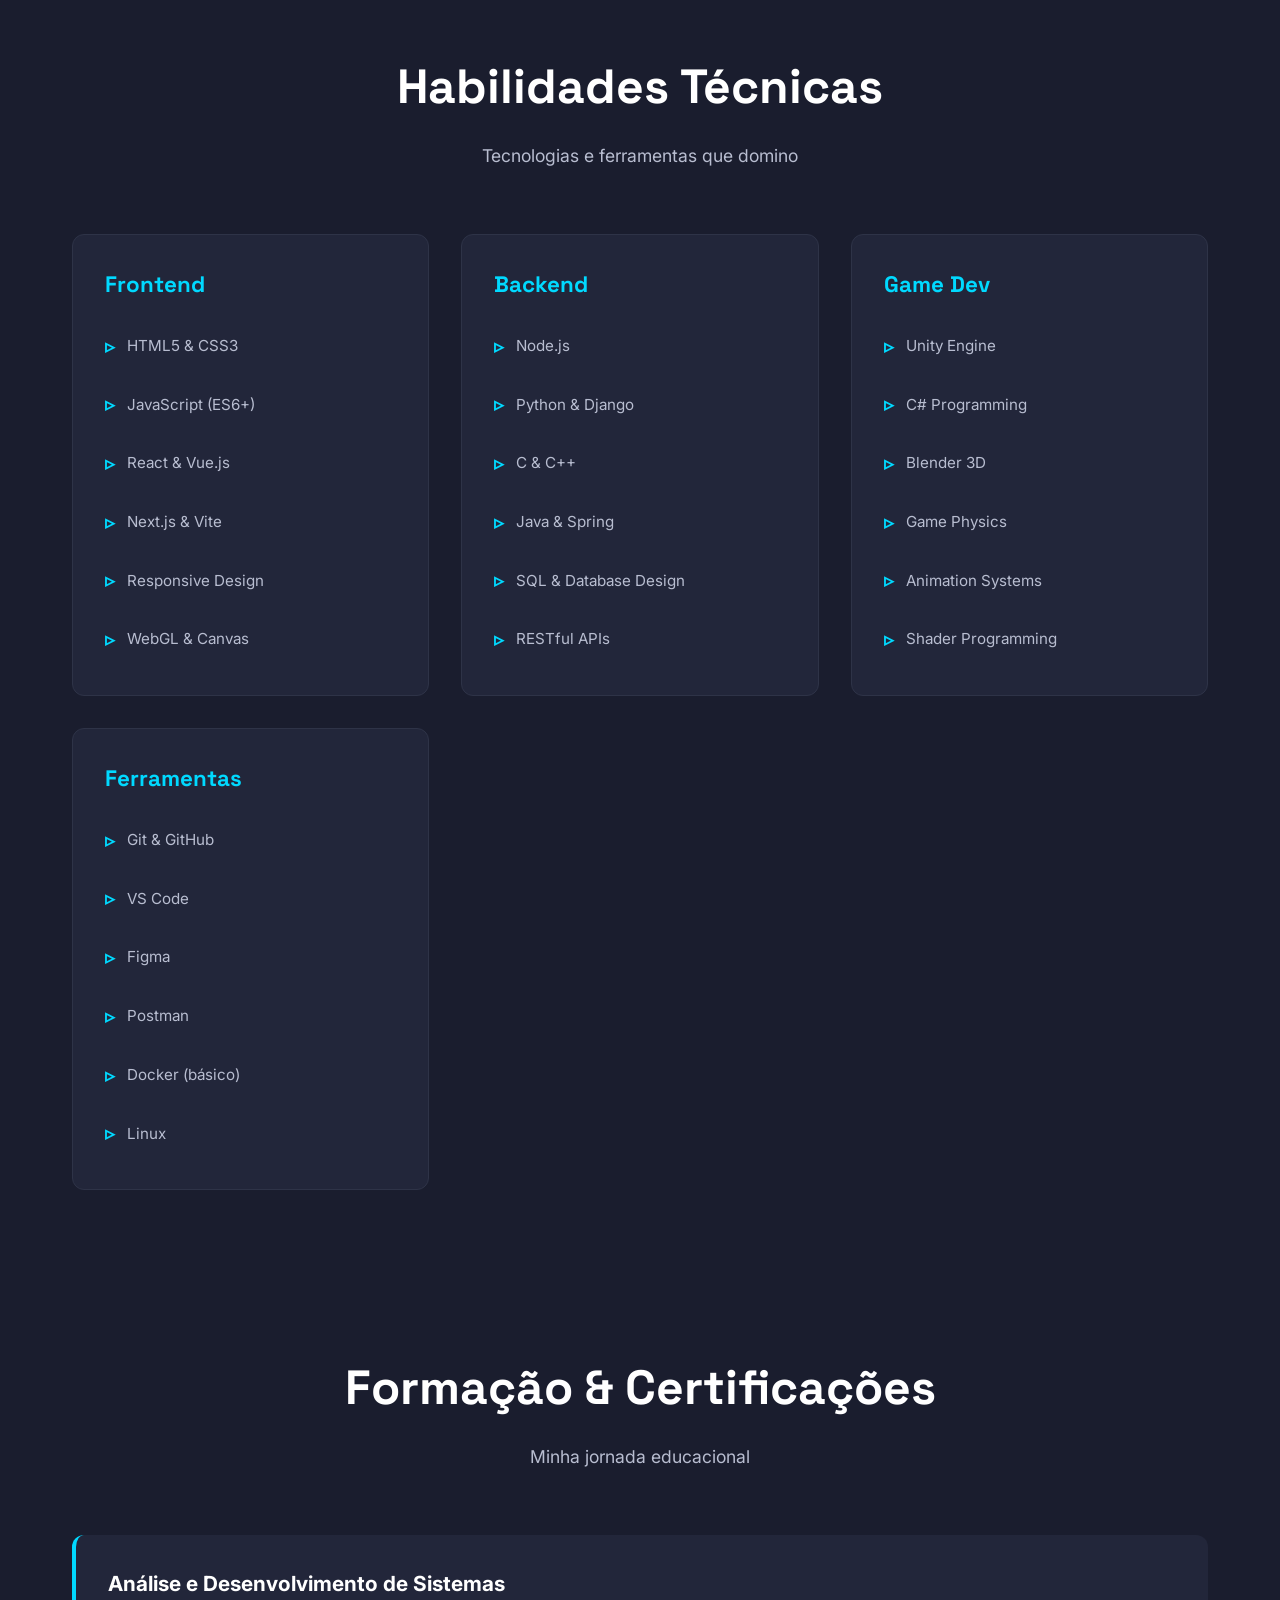
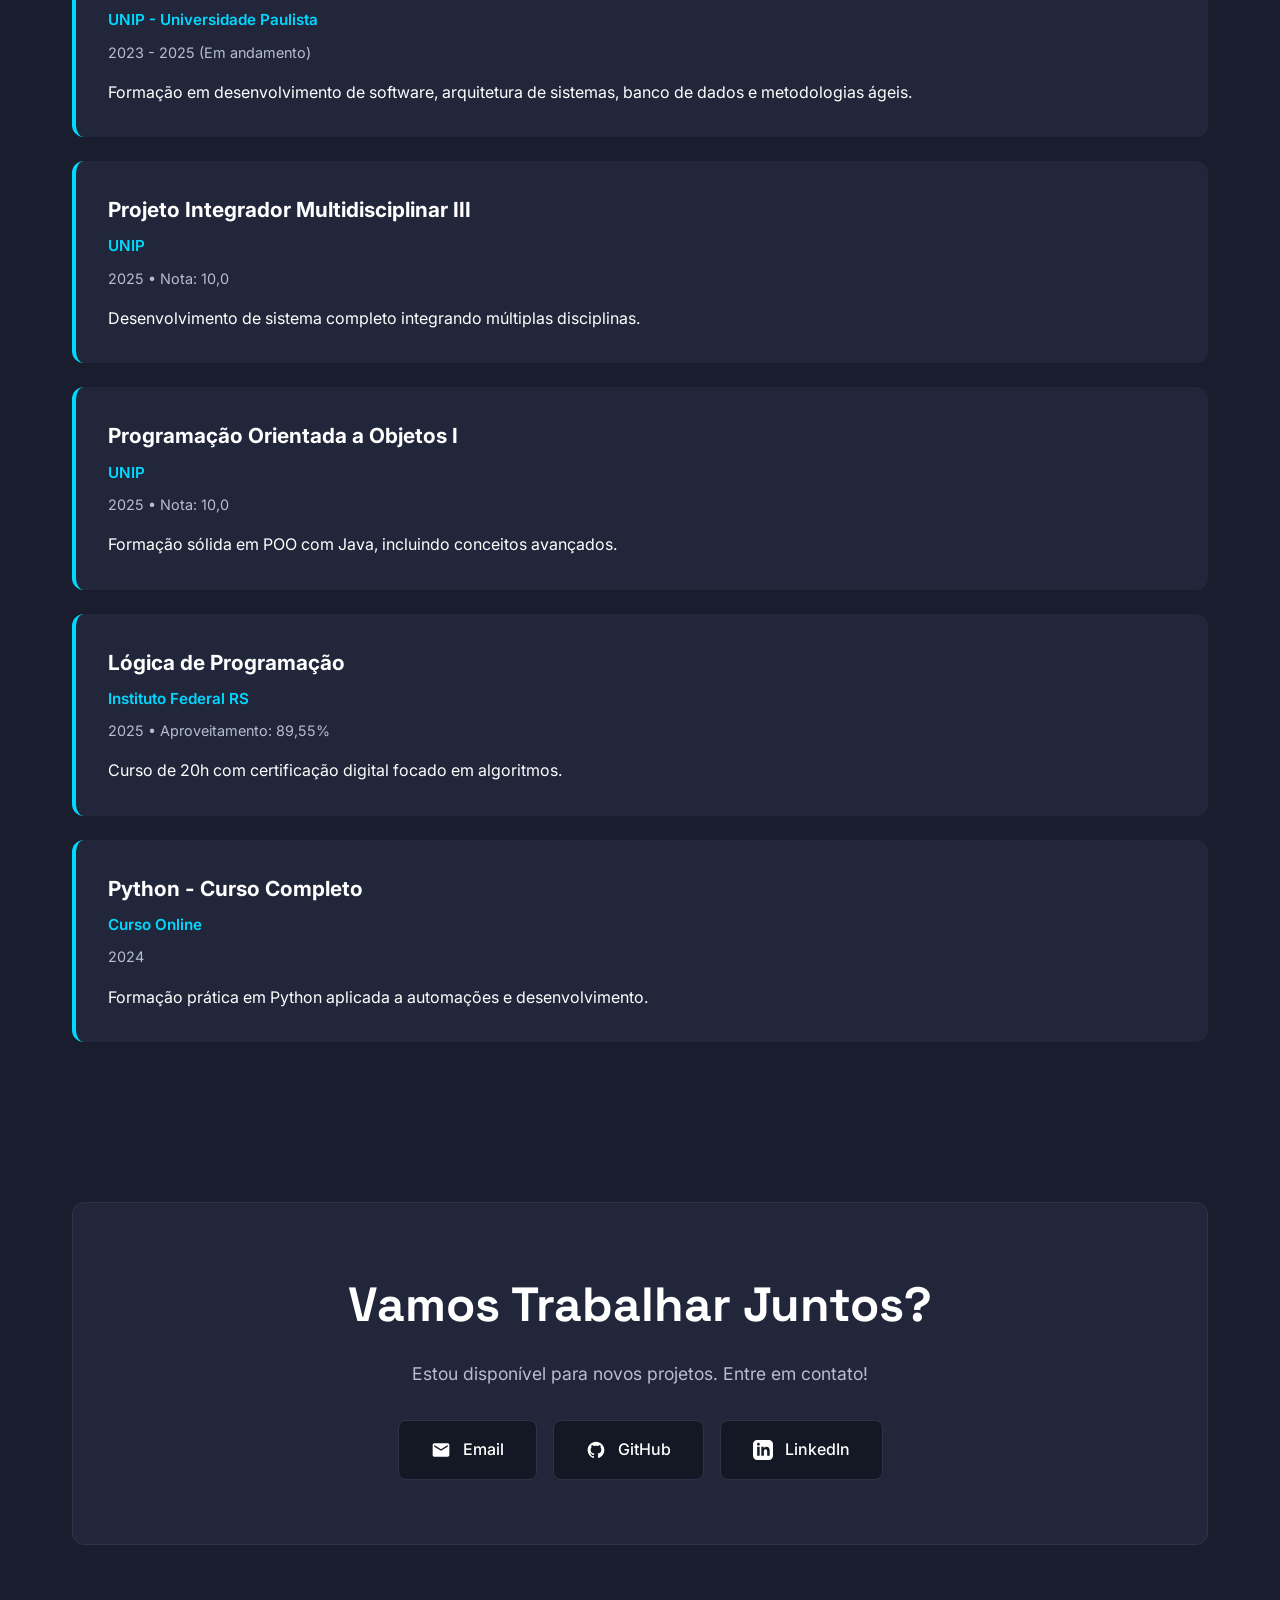
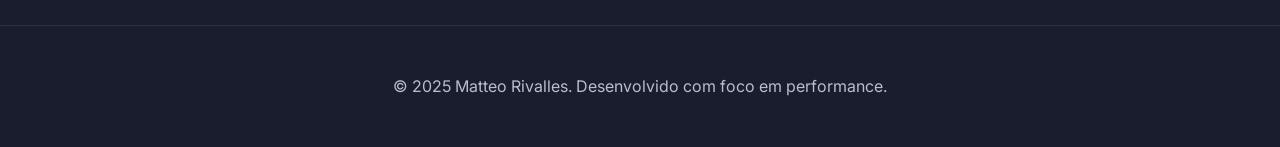
==== commit a3070873: "Rename index-final.html to index.html" ====
--- a/index.html
+++ b/index.html
@@ -1,332 +1,391 @@
-<!DOCTYPE html>
-<html lang="pt-BR">
-<head>
-    <meta charset="UTF-8">
-    <meta name="viewport" content="width=device-width, initial-scale=1.0">
-    <title>Matteo Rivalles | Desenvolvedor & Analista</title>
-    
-    <!-- Meta tags para SEO e compartilhamento -->
-    <meta property="og:title" content="Matteo Rivalles | Desenvolvedor & Analista">
-    <meta property="og:description" content="Desenvolvedor Full Stack e Analista de Sistemas especializado em tecnologias modernas e soluções inovadoras.">
-    <meta property="og:image" content="https://srrivalles.github.io/Meu_Portfolio/foto_matt.jpg">
-    <meta property="og:url" content="https://srrivalles.github.io/Meu_Portfolio/">
-    <meta property="og:type" content="website">
-    
-    <!-- Fonts -->
-    <link href="https://fonts.googleapis.com/css2?family=Inter:wght@300;400;500;600;700&family=JetBrains+Mono:wght@400;500&display=swap" rel="stylesheet">
-    
-    <!-- CSS -->
-    <link rel="stylesheet" href="styles.css">
-</head>
-<body>
-    <!-- Loading Screen -->
-    <div class="loading-screen">
-        <div class="loader"></div>
-    </div>
-
-    <!-- Navigation -->
-    <nav class="navbar">
-        <div class="nav-container">
-            <a href="#home" class="logo">Matteo</a>
-            <ul class="nav-links">
-                <li><a href="#home" class="nav-link active">Início</a></li>
-                <li><a href="#about" class="nav-link">Sobre</a></li>
-                <li><a href="#skills" class="nav-link">Habilidades</a></li>
-                <li><a href="#projects" class="nav-link">Projetos</a></li>
-                <li><a href="#contact" class="nav-link">Contato</a></li>
-            </ul>
-            <button class="mobile-menu-btn">☰</button>
-        </div>
-    </nav>
-
-    <!-- Mobile Navigation -->
-    <div class="mobile-nav">
-        <button class="mobile-nav-close">×</button>
-        <ul class="mobile-nav-links">
-            <li><a href="#home" class="mobile-nav-link">Início</a></li>
-            <li><a href="#about" class="mobile-nav-link">Sobre</a></li>
-            <li><a href="#skills" class="mobile-nav-link">Habilidades</a></li>
-            <li><a href="#projects" class="mobile-nav-link">Projetos</a></li>
-            <li><a href="#contact" class="mobile-nav-link">Contato</a></li>
-        </ul>
-    </div>
-
-    <!-- Hero Section -->
-    <section id="home" class="hero">
-        <div class="hero-container">
-            <div class="hero-content">
-                <h1 class="hero-title">Matteo Rivalles</h1>
-                <p class="hero-subtitle">
-                    Desenvolvedor Full Stack & Analista de Sistemas apaixonado por criar soluções tecnológicas inovadoras e experiências digitais excepcionais.
-                </p>
-                <div class="hero-cta">
-                    <a href="#projects" class="btn btn-primary">Ver Projetos</a>
-                    <a href="./Curriculo_Matteo.pdf" download class="btn btn-secondary">Download CV</a>
-                </div>
-            </div>
-            <div class="hero-image">
-                <img src="./SG-IMG-MATTEO.png" alt="Matteo Rivalles" class="profile-image floating">
-            </div>
-        </div>
-    </section>
-
-    <!-- About Section -->
-    <section id="about" class="section">
-        <div class="container">
-            <div class="section-header fade-in-up">
-                <h2 class="section-title">Sobre Mim</h2>
-                <p class="section-description">
-                    Conheça um pouco mais sobre minha jornada e experiência profissional
-                </p>
-            </div>
-            <div class="about-grid">
-                <div class="about-text fade-in-up">
-                    <p>
-                        Olá! Sou Matteo Rivalles, desenvolvedor e analista de sistemas apaixonado por tecnologia e inovação. 
-                        Atualmente curso Análise e Desenvolvimento de Sistemas na UNIP, onde venho aprofundando meu conhecimento técnico e prático.
-                    </p>
-                    <p>
-                        Tenho experiência sólida no desenvolvimento de aplicações Web usando tecnologias modernas como HTML5, CSS3, JavaScript, Node.js e Next.js, 
-                        além de sistemas desktop em C, Python e Java. Também atuo no desenvolvimento de jogos 3D com Unity e C#.
-                    </p>
-                    <p>
-                        Minha paixão é transformar ideias em soluções práticas e funcionais, sempre buscando as melhores práticas de desenvolvimento 
-                        e mantendo-me atualizado com as tendências tecnológicas do mercado.
-                    </p>
-                </div>
-                <div class="about-stats fade-in-up">
-                    <div class="stat-item">
-                        <div class="stat-number">2+</div>
-                        <div class="stat-label">Anos de Experiência</div>
-                    </div>
-                    <div class="stat-item">
-                        <div class="stat-number">15+</div>
-                        <div class="stat-label">Projetos Concluídos</div>
-                    </div>
-                    <div class="stat-item">
-                        <div class="stat-number">8+</div>
-                        <div class="stat-label">Tecnologias</div>
-                    </div>
-                    <div class="stat-item">
-                        <div class="stat-number">100%</div>
-                        <div class="stat-label">Dedicação</div>
-                    </div>
-                </div>
-            </div>
-        </div>
-    </section>
-
-    <!-- Skills Section -->
-    <section id="skills" class="section">
-        <div class="container">
-            <div class="section-header fade-in-up">
-                <h2 class="section-title">Habilidades Técnicas</h2>
-                <p class="section-description">
-                    Tecnologias e ferramentas que domino para criar soluções completas
-                </p>
-            </div>
-            <div class="skills-grid">
-                <div class="skill-category fade-in-up">
-                    <h3 class="skill-category-title">🌐 Frontend</h3>
-                    <div class="skill-list">
-                        <span class="skill-tag">HTML5</span>
-                        <span class="skill-tag">CSS3</span>
-                        <span class="skill-tag">JavaScript</span>
-                        <span class="skill-tag">React</span>
-                        <span class="skill-tag">Next.js</span>
-                        <span class="skill-tag">Vite</span>
-                    </div>
-                </div>
-                <div class="skill-category fade-in-up">
-                    <h3 class="skill-category-title">⚙️ Backend</h3>
-                    <div class="skill-list">
-                        <span class="skill-tag">Node.js</span>
-                        <span class="skill-tag">Python</span>
-                        <span class="skill-tag">C</span>
-                        <span class="skill-tag">C#</span>
-                        <span class="skill-tag">Java</span>
-                    </div>
-                </div>
-                <div class="skill-category fade-in-up">
-                    <h3 class="skill-category-title">🎮 Game Development</h3>
-                    <div class="skill-list">
-                        <span class="skill-tag">Unity</span>
-                        <span class="skill-tag">C#</span>
-                        <span class="skill-tag">Blender</span>
-                        <span class="skill-tag">Game Design</span>
-                    </div>
-                </div>
-                <div class="skill-category fade-in-up">
-                    <h3 class="skill-category-title">🛠️ Ferramentas</h3>
-                    <div class="skill-list">
-                        <span class="skill-tag">Git</span>
-                        <span class="skill-tag">GitHub</span>
-                        <span class="skill-tag">VS Code</span>
-                        <span class="skill-tag">CustomTkinter</span>
-                        <span class="skill-tag">Java Swing</span>
-                    </div>
-                </div>
-            </div>
-        </div>
-    </section>
-
-    <!-- Projects Section -->
-    <section id="projects" class="section">
-        <div class="container">
-            <div class="section-header fade-in-up">
-                <h2 class="section-title">Projetos em Destaque</h2>
-                <p class="section-description">
-                    Alguns dos projetos que desenvolvi, demonstrando minhas habilidades e experiência
-                </p>
-            </div>
-            <div class="projects-grid">
-                <div class="project-card fade-in-up">
-                    <div class="project-image">🌱</div>
-                    <div class="project-content">
-                        <h3 class="project-title">Hortfruit</h3>
-                        <p class="project-description">
-                            Website responsivo desenvolvido para apresentar um hortifrúti, destacando produtos, 
-                            estrutura e interação com clientes. Criado com foco em usabilidade e design moderno.
-                        </p>
-                        <div class="project-links">
-                            <a href="https://srrivalles.github.io/Site-para-hortfruit/index.html" target="_blank" class="project-link">
-                                Ver Demo 🔗
-                            </a>
-                            <button class="project-link secondary preview-btn" data-video="hortfruit-preview.mp4">
-                                Preview 📹
-                            </button>
-                        </div>
-                    </div>
-                </div>
-
-                <div class="project-card fade-in-up">
-                    <div class="project-image">🍷</div>
-                    <div class="project-content">
-                        <h3 class="project-title">Site para Adega</h3>
-                        <p class="project-description">
-                            Site responsivo para restaurante sofisticado especializado em vinhos e alta gastronomia. 
-                            Design elegante com foco na experiência do usuário e apresentação premium.
-                        </p>
-                        <div class="project-links">
-                            <a href="https://srrivalles.github.io/Site-de-Adega/" target="_blank" class="project-link">
-                                Ver Demo 🔗
-                            </a>
-                            <button class="project-link secondary preview-btn" data-video="adega-preview.mp4">
-                                Preview 📹
-                            </button>
-                        </div>
-                    </div>
-                </div>
-
-                <div class="project-card fade-in-up">
-                    <div class="project-image">🏷️</div>
-                    <div class="project-content">
-                        <h3 class="project-title">Automação de Etiquetas</h3>
-                        <p class="project-description">
-                            Sistema desenvolvido em Python para automatizar a criação de etiquetas em massa, 
-                            otimizando processos e aumentando a eficiência operacional.
-                        </p>
-                        <div class="project-links">
-                            <a href="https://github.com/Srrivalles/Automacao_Etiqueitas" target="_blank" class="project-link">
-                                Ver Código 🔗
-                            </a>
-                            <button class="project-link secondary preview-btn" data-video="automacao-etiquetas.mp4">
-                                Preview 📹
-                            </button>
-                        </div>
-                    </div>
-                </div>
-
-                <div class="project-card fade-in-up">
-                    <div class="project-image">💼</div>
-                    <div class="project-content">
-                        <h3 class="project-title">Sistema para Hortfruit</h3>
-                        <p class="project-description">
-                            Sistema completo desenvolvido para o setor hortifrúti com interface em HTML/CSS/JS e backend em C, 
-                            posteriormente integrado com interface gráfica em Python. Projeto acadêmico multidisciplinar (PIM).
-                        </p>
-                        <div class="project-links">
-                            <a href="https://github.com/Srrivalles/Sistema-em-C-Hortfruit" target="_blank" class="project-link">
-                                Ver Código 🔗
-                            </a>
-                            <button class="project-link secondary preview-btn" data-video="sistema-hortfruit.mp4">
-                                Preview 📹
-                            </button>
-                        </div>
-                    </div>
-                </div>
-            </div>
-        </div>
-    </section>
-
-    <!-- Contact Section -->
-    <section id="contact" class="section">
-        <div class="container">
-            <div class="section-header fade-in-up">
-                <h2 class="section-title">Vamos Conversar</h2>
-                <p class="section-description">
-                    Interessado em colaborar? Entre em contato comigo pelos canais abaixo
-                </p>
-            </div>
-            <div class="contact-grid">
-                <div class="contact-info fade-in-up">
-                    <div class="contact-item">
-                        <div class="contact-icon">📧</div>
-                        <div class="contact-details">
-                            <h3>Email</h3>
-                            <p><a href="mailto:matheuslimaandrade2102@gmail.com">matheuslimaandrade2102@gmail.com</a></p>
-                        </div>
-                    </div>
-                    <div class="contact-item">
-                        <div class="contact-icon">💼</div>
-                        <div class="contact-details">
-                            <h3>LinkedIn</h3>
-                            <p><a href="https://www.linkedin.com/in/matheus-andrade-835761174/" target="_blank">Matteo Andrade</a></p>
-                        </div>
-                    </div>
-                    <div class="contact-item">
-                        <div class="contact-icon">🐙</div>
-                        <div class="contact-details">
-                            <h3>GitHub</h3>
-                            <p><a href="https://github.com/Srrivalles" target="_blank">@Srrivalles</a></p>
-                        </div>
-                    </div>
-                </div>
-                <div class="contact-form fade-in-up">
-                    <div style="background: var(--surface); padding: 2rem; border-radius: 1rem; box-shadow: var(--shadow-md); text-align: center;">
-                        <h3 style="color: var(--text-primary); margin-bottom: 1rem;">Disponível para Oportunidades</h3>
-                        <p style="color: var(--text-secondary); margin-bottom: 2rem;">
-                            Estou sempre aberto a discutir novos projetos, oportunidades de carreira e colaborações interessantes.
-                        </p>
-                        <a href="mailto:matheuslimaandrade2102@gmail.com" class="btn btn-primary">Enviar Mensagem</a>
-                    </div>
-                </div>
-            </div>
-        </div>
-    </section>
-
-    <!-- Footer -->
-    <footer class="footer">
-        <div class="container">
-            <p>&copy; 2025 Matteo Rivalles. Todos os direitos reservados.</p>
-        </div>
-    </footer>
-
-    <!-- Back to Top Button -->
-    <button class="back-to-top" id="backToTop">↑</button>
-
-    <!-- Video Modal -->
-    <div id="videoModal" style="display: none; position: fixed; top: 0; left: 0; width: 100%; height: 100%; background: rgba(0,0,0,0.9); z-index: 10000; align-items: center; justify-content: center;">
-        <div style="position: relative; max-width: 90%; max-height: 90%;">
-            <video id="modalVideo" controls style="width: 100%; height: auto; border-radius: 10px;">
-                <source src="" type="video/mp4">
-                Seu navegador não suporta o elemento de vídeo.
-            </video>
-            <button id="closeModal" style="position: absolute; top: -40px; right: 0; background: white; border: none; border-radius: 50%; width: 30px; height: 30px; font-size: 18px; cursor: pointer; color: #000;">×</button>
-        </div>
-    </div>
-
-    <!-- JavaScript -->
-    <script src="script.js"></script>
-</body>
-</html>
+<!DOCTYPE html>
+<html lang="pt-BR">
+<head>
+    <meta charset="UTF-8">
+    <meta name="viewport" content="width=device-width, initial-scale=1.0">
+    <meta name="description" content="Matteo Rivalles - Desenvolvedor Full Stack especializado em aplicações web e jogos Unity.">
+    <title>Matteo | Portfólio</title>
+
+    <!-- Open Graph -->
+    <meta property="og:title" content="Matteo Rivalles | Portfólio">
+    <meta property="og:description" content="Desenvolvedor Full Stack especializado em aplicações web e jogos Unity.">
+    <meta property="og:image" content="https://srrivalles.github.io/Meu_Portfolio/foto_matt.jpg">
+    <meta property="og:url" content="https://srrivalles.github.io/Meu_Portfolio/">
+    <meta property="og:type" content="website">
+
+    <!-- CSS -->
+    <link rel="stylesheet" href="styles-hybrid.css">
+</head>
+
+<body>
+    <!-- NAVBAR -->
+    <header class="navbar">
+        <div class="navbar-inner">
+            <a href="#" class="logo">MATTEO</a>
+
+            <nav>
+                <ul class="nav-links">
+                    <li><a href="#sobre" class="nav-link">Sobre</a></li>
+                    <li><a href="#projetos" class="nav-link">Projetos</a></li>
+                    <li><a href="#habilidades" class="nav-link">Habilidades</a></li>
+                    <li><a href="#formacao" class="nav-link">Formação</a></li>
+                    <li><a href="#contato" class="nav-link">Contato</a></li>
+                </ul>
+            </nav>
+
+            <button class="menu-toggle" aria-label="Abrir menu">
+                <svg viewBox="0 0 24 24">
+                    <path d="M3,6H21V8H3V6M3,11H21V13H3V11M3,16H21V18H3V16Z" fill="currentColor"/>
+                </svg>
+            </button>
+        </div>
+    </header>
+
+    <!-- HERO -->
+    <section class="hero">
+        <div class="hero-content">
+            <div class="hero-text">
+                <h1>Desenvolvedor Full Stack</h1>
+                <p class="hero-subtitle">Matteo Rivalles</p>
+                <p class="hero-description">
+                    Transformo ideias em aplicações web funcionais e jogos interativos. 
+                    Especializado em desenvolvimento front-end, back-end e Unity 3D.
+                </p>
+                <div class="hero-buttons">
+                    <a href="#projetos" class="btn btn-primary">Ver Projetos</a>
+                    <a href="./Curriculo-Matteo-Dev-Web.pdf" download class="btn btn-secondary">Baixar CV</a>
+                </div>
+            </div>
+            <div class="hero-image">
+                <img src="./SG-IMG-MATTEO.png" alt="Matteo Rivalles">
+            </div>
+        </div>
+    </section>
+
+    <!-- SOBRE -->
+    <section id="sobre" class="section">
+        <div class="section-header">
+            <h2 class="section-title">Sobre Mim</h2>
+            <p class="section-subtitle">
+                Desenvolvedor em formação com experiência prática em projetos reais
+            </p>
+        </div>
+
+        <div class="about-content">
+            <div class="about-card reveal">
+                <h3>💼 Experiência</h3>
+                <p>
+                    Desenvolvimento de sistemas web completos, desde landing pages responsivas 
+                    até aplicações desktop com Python e C. Experiência com automação de processos.
+                </p>
+            </div>
+
+            <div class="about-card reveal">
+                <h3>🎓 Formação</h3>
+                <p>
+                    Cursando Análise e Desenvolvimento de Sistemas na UNIP. 
+                    Certificações em Python e notas máximas em disciplinas de POO.
+                </p>
+            </div>
+
+            <div class="about-card reveal">
+                <h3>🎮 Paixão por Jogos</h3>
+                <p>
+                    Desenvolvimento de jogos 3D em Unity com C#. Implementação de sistemas de 
+                    movimentação, combate, inventário e mecânicas complexas.
+                </p>
+            </div>
+        </div>
+    </section>
+
+    <!-- PROJETOS -->
+    <section id="projetos" class="section">
+        <div class="section-header">
+            <h2 class="section-title">Projetos em Destaque</h2>
+            <p class="section-subtitle">
+                Seleção de trabalhos que demonstram minhas habilidades técnicas
+            </p>
+        </div>
+
+        <div class="bento-grid">
+            <!-- Projeto 1: Hortfruit -->
+            <article class="project-card reveal">
+                <div class="project-preview">
+                    <img src="Modelo_Hortfruit.png" alt="Preview Hortfruit">
+                </div>
+                <div class="project-info">
+                    <h3 class="project-title">Hortfruit</h3>
+                    <p class="project-description">
+                        Website institucional desenvolvido para apresentar um hortifrúti local, 
+                        destacando produtos e facilitando o contato com clientes.
+                    </p>
+                    <div class="project-tags">
+                        <span class="tag">HTML5</span>
+                        <span class="tag">CSS3</span>
+                        <span class="tag">JavaScript</span>
+                        <span class="tag">Responsive</span>
+                    </div>
+                    <div class="project-links">
+                        <button class="btn btn-primary preview-button" data-video="hortfruit-preview.mp4">
+                            Ver Demo
+                        </button>
+                        <a href="https://srrivalles.github.io/Site-para-hortfruit/index.html" 
+                           target="_blank" class="btn btn-secondary">
+                            Site Ao Vivo
+                        </a>
+                    </div>
+                </div>
+            </article>
+
+            <!-- Projeto 2: Adega -->
+            <article class="project-card reveal">
+                <div class="project-preview">
+                    <img src="./Modelo_Adega.png" alt="Preview Adega">
+                </div>
+                <div class="project-info">
+                    <h3 class="project-title">Adega Premium</h3>
+                    <p class="project-description">
+                        Site responsivo para restaurante sofisticado, com foco em experiência 
+                        visual elegante e navegação intuitiva.
+                    </p>
+                    <div class="project-tags">
+                        <span class="tag">HTML5</span>
+                        <span class="tag">CSS3</span>
+                        <span class="tag">JavaScript</span>
+                        <span class="tag">UI/UX</span>
+                    </div>
+                    <div class="project-links">
+                        <button class="btn btn-primary preview-button" data-video="adega-preview.mp4">
+                            Ver Demo
+                        </button>
+                        <a href="https://srrivalles.github.io/Site-de-Adega/" 
+                           target="_blank" class="btn btn-secondary">
+                            Site Ao Vivo
+                        </a>
+                    </div>
+                </div>
+            </article>
+
+            <!-- Projeto 3: Automação -->
+            <article class="project-card reveal">
+                <div class="project-preview">
+                    <img src="./Modelo_Teste.png" alt="Preview Automação">
+                </div>
+                <div class="project-info">
+                    <h3 class="project-title">Automação de Etiquetas</h3>
+                    <p class="project-description">
+                        Sistema Python para geração automática de etiquetas em massa, 
+                        otimizando processos de impressão e reduzindo tempo de trabalho manual.
+                    </p>
+                    <div class="project-tags">
+                        <span class="tag">Python</span>
+                        <span class="tag">Automation</span>
+                        <span class="tag">PIL</span>
+                        <span class="tag">Excel</span>
+                    </div>
+                    <div class="project-links">
+                        <button class="btn btn-primary preview-button" data-video="automacao-etiquetas.mp4">
+                            Ver Demo
+                        </button>
+                        <a href="https://github.com/Srrivalles/Automacao_Etiqueitas" 
+                           target="_blank" class="btn btn-secondary">
+                            GitHub
+                        </a>
+                    </div>
+                </div>
+            </article>
+
+            <!-- Projeto 4: Sistema -->
+            <article class="project-card reveal">
+                <div class="project-preview">
+                    <img src="./Foto_Menu_Logistica.png" alt="Preview Sistema">
+                </div>
+                <div class="project-info">
+                    <h3 class="project-title">Sistema de Gestão</h3>
+                    <p class="project-description">
+                        Sistema completo de controle de estoque desenvolvido em C (backend) 
+                        com interface em Python/CustomTkinter para gestão de hortifrúti.
+                    </p>
+                    <div class="project-tags">
+                        <span class="tag">C</span>
+                        <span class="tag">Python</span>
+                        <span class="tag">CustomTkinter</span>
+                        <span class="tag">Database</span>
+                    </div>
+                    <div class="project-links">
+                        <button class="btn btn-primary preview-button" data-video="sistema-hortfruit.mp4">
+                            Ver Demo
+                        </button>
+                        <a href="https://github.com/Srrivalles/Pim-02" 
+                           target="_blank" class="btn btn-secondary">
+                            GitHub
+                        </a>
+                    </div>
+                </div>
+            </article>
+        </div>
+    </section>
+
+    <!-- HABILIDADES -->
+    <section id="habilidades" class="section">
+        <div class="section-header">
+            <h2 class="section-title">Habilidades Técnicas</h2>
+            <p class="section-subtitle">
+                Tecnologias e ferramentas que domino
+            </p>
+        </div>
+
+        <div class="skills-grid">
+            <div class="skill-card reveal">
+                <h3>Frontend</h3>
+                <ul class="skill-list">
+                    <li>HTML5 & CSS3</li>
+                    <li>JavaScript (ES6+)</li>
+                    <li>React & Vue.js</li>
+                    <li>Next.js & Vite</li>
+                    <li>Responsive Design</li>
+                    <li>WebGL & Canvas</li>
+                </ul>
+            </div>
+
+            <div class="skill-card reveal">
+                <h3>Backend</h3>
+                <ul class="skill-list">
+                    <li>Node.js</li>
+                    <li>Python & Django</li>
+                    <li>C & C++</li>
+                    <li>Java & Spring</li>
+                    <li>SQL & Database Design</li>
+                    <li>RESTful APIs</li>
+                </ul>
+            </div>
+
+            <div class="skill-card reveal">
+                <h3>Game Dev</h3>
+                <ul class="skill-list">
+                    <li>Unity Engine</li>
+                    <li>C# Programming</li>
+                    <li>Blender 3D</li>
+                    <li>Game Physics</li>
+                    <li>Animation Systems</li>
+                    <li>Shader Programming</li>
+                </ul>
+            </div>
+
+            <div class="skill-card reveal">
+                <h3>Ferramentas</h3>
+                <ul class="skill-list">
+                    <li>Git & GitHub</li>
+                    <li>VS Code</li>
+                    <li>Figma</li>
+                    <li>Postman</li>
+                    <li>Docker (básico)</li>
+                    <li>Linux</li>
+                </ul>
+            </div>
+        </div>
+    </section>
+
+    <!-- FORMAÇÃO -->
+    <section id="formacao" class="section">
+        <div class="section-header">
+            <h2 class="section-title">Formação & Certificações</h2>
+            <p class="section-subtitle">
+                Minha jornada educacional
+            </p>
+        </div>
+
+        <div class="timeline">
+            <div class="timeline-item reveal">
+                <h3>Análise e Desenvolvimento de Sistemas</h3>
+                <p class="timeline-meta">UNIP - Universidade Paulista</p>
+                <p class="timeline-date">2023 - 2025 (Em andamento)</p>
+                <p>
+                    Formação em desenvolvimento de software, arquitetura de sistemas, 
+                    banco de dados e metodologias ágeis.
+                </p>
+            </div>
+
+            <div class="timeline-item reveal">
+                <h3>Projeto Integrador Multidisciplinar III</h3>
+                <p class="timeline-meta">UNIP</p>
+                <p class="timeline-date">2025 • Nota: 10,0</p>
+                <p>
+                    Desenvolvimento de sistema completo integrando múltiplas disciplinas.
+                </p>
+            </div>
+
+            <div class="timeline-item reveal">
+                <h3>Programação Orientada a Objetos I</h3>
+                <p class="timeline-meta">UNIP</p>
+                <p class="timeline-date">2025 • Nota: 10,0</p>
+                <p>
+                    Formação sólida em POO com Java, incluindo conceitos avançados.
+                </p>
+            </div>
+
+            <div class="timeline-item reveal">
+                <h3>Lógica de Programação</h3>
+                <p class="timeline-meta">Instituto Federal RS</p>
+                <p class="timeline-date">2025 • Aproveitamento: 89,55%</p>
+                <p>
+                    Curso de 20h com certificação digital focado em algoritmos.
+                </p>
+            </div>
+
+            <div class="timeline-item reveal">
+                <h3>Python - Curso Completo</h3>
+                <p class="timeline-meta">Curso Online</p>
+                <p class="timeline-date">2024</p>
+                <p>
+                    Formação prática em Python aplicada a automações e desenvolvimento.
+                </p>
+            </div>
+        </div>
+    </section>
+
+    <!-- CONTATO -->
+    <section id="contato" class="section">
+        <div class="contact-section">
+            <h2 class="section-title">Vamos Trabalhar Juntos?</h2>
+            <p class="section-subtitle">
+                Estou disponível para novos projetos. Entre em contato!
+            </p>
+
+            <div class="contact-links">
+                <a href="mailto:matheuslimaandrade2102@gmail.com" class="contact-link">
+                    <svg class="contact-icon" viewBox="0 0 24 24">
+                        <path d="M20 4H4c-1.1 0-1.99.9-1.99 2L2 18c0 1.1.9 2 2 2h16c1.1 0 2-.9 2-2V6c0-1.1-.9-2-2-2zm0 4l-8 5-8-5V6l8 5 8-5v2z" fill="currentColor"/>
+                    </svg>
+                    Email
+                </a>
+
+                <a href="https://github.com/Srrivalles" target="_blank" class="contact-link">
+                    <svg class="contact-icon" viewBox="0 0 24 24">
+                        <path d="M12 2C6.477 2 2 6.477 2 12c0 4.418 2.865 8.166 6.839 9.489.5.092.682-.217.682-.482 0-.237-.008-.866-.013-1.699-2.782.603-3.369-1.342-3.369-1.342-.454-1.158-1.11-1.466-1.11-1.466-.908-.62.069-.608.069-.608 1.003.07 1.531 1.032 1.531 1.032.892 1.53 2.341 1.088 2.91.832.092-.647.35-1.088.636-1.338-2.22-.253-4.555-1.11-4.555-4.943 0-1.091.39-1.984 1.032-2.682-.103-.253-.447-1.27.098-2.646 0 0 .84-.269 2.75 1.026A9.564 9.564 0 0112 6.844c.85.004 1.705.115 2.504.337 1.909-1.295 2.747-1.026 2.747-1.026.547 1.376.203 2.394.1 2.646.642.698 1.03 1.591 1.03 2.682 0 3.842-2.337 4.687-4.565 4.93.359.309.678.919.678 1.852 0 1.335-.012 2.415-.012 2.741 0 .267.18.577.688.48C19.137 20.164 22 16.418 22 12c0-5.523-4.477-10-10-10z" fill="currentColor"/>
+                    </svg>
+                    GitHub
+                </a>
+
+                <a href="https://www.linkedin.com/in/matheus-andrade-835761174/" target="_blank" class="contact-link">
+                    <svg class="contact-icon" viewBox="0 0 24 24">
+                        <path d="M19 0H5a5 5 0 00-5 5v14a5 5 0 005 5h14a5 5 0 005-5V5a5 5 0 00-5-5zM8 19H5V8h3v11zM6.5 6.732c-.966 0-1.75-.79-1.75-1.764s.784-1.764 1.75-1.764 1.75.79 1.75 1.764-.784 1.764-1.75 1.764zM20 19h-3v-5.604c0-3.368-4-3.113-4 0V19h-3V8h3v1.765c1.396-2.586 7-2.777 7 2.476V19z" fill="currentColor"/>
+                    </svg>
+                    LinkedIn
+                </a>
+            </div>
+        </div>
+    </section>
+
+    <!-- FOOTER -->
+    <footer>
+        <p>&copy; 2025 Matteo Rivalles. Desenvolvido com foco em performance.</p>
+    </footer>
+
+    <!-- BACK TO TOP -->
+    <button id="back-to-top" aria-label="Voltar ao topo">↑</button>
+
+    <!-- JAVASCRIPT -->
+    <script src="script-simple.js"></script>
+</body>
+</html>
--- a/styles-hybrid.css
+++ b/styles-hybrid.css
@@ -0,0 +1,708 @@
+/* =================================
+   PORTFÓLIO HÍBRIDO - DESIGN MELHORADO
+   Mantém o dark theme mas modernizado
+   ================================= */
+
+@import url('https://fonts.googleapis.com/css2?family=Inter:wght@300;400;500;600;700;800;900&family=Space+Grotesk:wght@400;500;600;700&display=swap');
+
+/* ==== VARIÁVEIS ==== */
+:root {
+  /* Cores - Dark Theme Moderno */
+  --clr-bg-primary: #1a1d2e;
+  --clr-bg-secondary: #141824;
+  --clr-bg-card: #22263a;
+  --clr-text-primary: #FFFFFF;
+  --clr-text-secondary: #B8BDD0;
+  --clr-accent: #00D9FF;
+  --clr-accent-hover: #00B8D9;
+  --clr-accent-alt: #FF1D8E;
+  --clr-border: #2e3347;
+  
+  /* Tipografia */
+  --font-main: 'Inter', -apple-system, sans-serif;
+  --font-display: 'Space Grotesk', sans-serif;
+  
+  /* Espaçamento */
+  --spacing-xs: 0.5rem;
+  --spacing-sm: 1rem;
+  --spacing-md: 2rem;
+  --spacing-lg: 3rem;
+  --spacing-xl: 4rem;
+  
+  /* Outros */
+  --radius: 12px;
+  --radius-sm: 8px;
+  --transition: all 0.3s cubic-bezier(0.4, 0, 0.2, 1);
+  --max-width: 1200px;
+}
+
+/* ==== RESET ==== */
+* {
+  margin: 0;
+  padding: 0;
+  box-sizing: border-box;
+}
+
+html {
+  scroll-behavior: smooth;
+  scroll-padding-top: 80px;
+}
+
+body {
+  font-family: var(--font-main);
+  background: var(--clr-bg-primary);
+  color: var(--clr-text-primary);
+  line-height: 1.6;
+  overflow-x: hidden;
+  -webkit-font-smoothing: antialiased;
+}
+
+/* ==== NAVBAR ==== */
+.navbar {
+  position: fixed;
+  top: 0;
+  width: 100%;
+  background: rgba(20, 24, 36, 0.9);
+  backdrop-filter: blur(20px);
+  border-bottom: 1px solid var(--clr-border);
+  z-index: 1000;
+  transition: var(--transition);
+}
+
+.navbar.scrolled {
+  background: rgba(20, 24, 36, 0.98);
+  box-shadow: 0 4px 30px rgba(0, 0, 0, 0.3);
+}
+
+.navbar-inner {
+  max-width: var(--max-width);
+  margin: 0 auto;
+  padding: 1rem 2rem;
+  display: flex;
+  justify-content: space-between;
+  align-items: center;
+}
+
+.logo {
+  font-family: var(--font-display);
+  font-size: 1.75rem;
+  font-weight: 800;
+  text-decoration: none;
+  color: var(--clr-accent);
+  letter-spacing: 0.05em;
+  transition: var(--transition);
+}
+
+.logo:hover {
+  text-shadow: 0 0 20px rgba(0, 217, 255, 0.5);
+}
+
+.nav-links {
+  display: flex;
+  gap: 2.5rem;
+  list-style: none;
+}
+
+.nav-link {
+  text-decoration: none;
+  color: var(--clr-text-secondary);
+  font-weight: 500;
+  font-size: 0.95rem;
+  transition: var(--transition);
+  position: relative;
+}
+
+.nav-link::after {
+  content: '';
+  position: absolute;
+  bottom: -4px;
+  left: 0;
+  width: 0;
+  height: 2px;
+  background: var(--clr-accent);
+  transition: var(--transition);
+}
+
+.nav-link:hover {
+  color: var(--clr-text-primary);
+}
+
+.nav-link:hover::after {
+  width: 100%;
+}
+
+.menu-toggle {
+  display: none;
+  background: none;
+  border: none;
+  cursor: pointer;
+  padding: 0.5rem;
+}
+
+.menu-toggle svg {
+  width: 28px;
+  height: 28px;
+  fill: var(--clr-text-primary);
+}
+
+/* ==== HERO ==== */
+.hero {
+  min-height: 100vh;
+  display: flex;
+  align-items: center;
+  justify-content: center;
+  padding: 6rem 2rem 4rem;
+  position: relative;
+  overflow: hidden;
+}
+
+/* Efeito de fundo sutil */
+.hero::before {
+  content: '';
+  position: absolute;
+  top: -50%;
+  right: -50%;
+  width: 100%;
+  height: 100%;
+  background: radial-gradient(circle, rgba(0, 217, 255, 0.08) 0%, transparent 70%);
+  animation: pulse 8s ease-in-out infinite;
+}
+
+@keyframes pulse {
+  0%, 100% { transform: scale(1); opacity: 0.5; }
+  50% { transform: scale(1.1); opacity: 0.3; }
+}
+
+.hero-content {
+  max-width: var(--max-width);
+  display: grid;
+  grid-template-columns: 1fr 280px;
+  gap: 3rem;
+  align-items: center;
+  position: relative;
+  z-index: 1;
+}
+
+.hero-text h1 {
+  font-size: clamp(2.5rem, 5vw, 4.5rem);
+  margin-bottom: 0.5rem;
+  font-family: var(--font-display);
+  line-height: 1.1;
+}
+
+.hero-subtitle {
+  font-size: clamp(1.2rem, 2.5vw, 1.5rem);
+  color: var(--clr-accent);
+  font-weight: 600;
+  margin-bottom: 1.5rem;
+}
+
+.hero-description {
+  font-size: 1.1rem;
+  line-height: 1.8;
+  color: var(--clr-text-secondary);
+  margin-bottom: 2rem;
+  max-width: 600px;
+}
+
+.hero-buttons {
+  display: flex;
+  gap: 1rem;
+  flex-wrap: wrap;
+}
+
+.btn {
+  padding: 0.875rem 2rem;
+  font-size: 1rem;
+  font-weight: 600;
+  text-decoration: none;
+  border-radius: var(--radius-sm);
+  transition: var(--transition);
+  cursor: pointer;
+  border: none;
+  font-family: var(--font-main);
+  display: inline-block;
+}
+
+.btn-primary {
+  background: var(--clr-accent);
+  color: var(--clr-bg-primary);
+}
+
+.btn-primary:hover {
+  background: var(--clr-accent-hover);
+  transform: translateY(-2px);
+  box-shadow: 0 8px 25px rgba(0, 217, 255, 0.3);
+}
+
+.btn-secondary {
+  background: transparent;
+  color: var(--clr-text-primary);
+  border: 2px solid var(--clr-border);
+}
+
+.btn-secondary:hover {
+  border-color: var(--clr-accent);
+  color: var(--clr-accent);
+  box-shadow: 0 8px 25px rgba(0, 217, 255, 0.15);
+}
+
+.hero-image img {
+  width: 100%;
+  max-width: 280px;
+  height: 280px;
+  object-fit: cover;
+  border-radius: 50%;
+  border: 3px solid var(--clr-accent);
+  transition: var(--transition);
+  box-shadow: 0 8px 30px rgba(0, 217, 255, 0.2);
+}
+
+.hero-image img:hover {
+  transform: scale(1.05);
+  box-shadow: 0 12px 40px rgba(0, 217, 255, 0.4);
+}
+
+/* ==== SECTIONS ==== */
+.section {
+  padding: 5rem 2rem;
+  max-width: var(--max-width);
+  margin: 0 auto;
+}
+
+.section-header {
+  text-align: center;
+  margin-bottom: 4rem;
+}
+
+.section-title {
+  font-size: clamp(2rem, 4vw, 3rem);
+  margin-bottom: 1rem;
+  font-family: var(--font-display);
+}
+
+.section-subtitle {
+  color: var(--clr-text-secondary);
+  font-size: 1.1rem;
+  max-width: 700px;
+  margin: 0 auto;
+}
+
+/* ==== PROJECTS ==== */
+.bento-grid {
+  display: grid;
+  grid-template-columns: repeat(auto-fit, minmax(320px, 1fr));
+  gap: 2rem;
+}
+
+.project-card {
+  background: var(--clr-bg-card);
+  border-radius: var(--radius);
+  border: 1px solid var(--clr-border);
+  overflow: visible;
+  transition: var(--transition);
+  display: flex;
+  flex-direction: column;
+}
+
+.project-card:hover .project-preview img {
+  transform: scale(1.05);
+  transition: transform 0.3s ease;
+}
+
+.project-preview {
+  width: 100%;
+  height: 240px;
+  background: var(--clr-bg-secondary);
+  position: relative;
+  overflow: hidden;
+  border-radius: var(--radius) var(--radius) 0 0;
+}
+
+.project-preview img{
+  width: 100%;
+  height: 100%;
+}
+
+.project-info {
+  padding: 1.75rem;
+  flex: 1;
+  display: flex;
+  flex-direction: column;
+}
+
+.project-title {
+  font-size: 1.5rem;
+  margin-bottom: 0.75rem;
+  color: var(--clr-text-primary);
+  font-family: var(--font-display);
+}
+
+.project-description {
+  color: var(--clr-text-secondary);
+  margin-bottom: 1.25rem;
+  flex: 1;
+  line-height: 1.7;
+}
+
+.project-tags {
+  display: flex;
+  flex-wrap: wrap;
+  gap: 0.5rem;
+  margin-bottom: 1.25rem;
+}
+
+.tag {
+  padding: 0.375rem 0.875rem;
+  background: rgba(0, 217, 255, 0.1);
+  color: var(--clr-accent);
+  border-radius: 50px;
+  font-size: 0.85rem;
+  font-weight: 500;
+  border: 1px solid rgba(0, 217, 255, 0.2);
+}
+
+.project-links {
+  display: flex;
+  gap: 0.75rem;
+  flex-wrap: wrap;
+}
+
+.project-links .btn {
+  padding: 0.75rem 1.5rem;
+  font-size: 0.9rem;
+  flex: 1;
+  min-width: 120px;
+  text-align: center;
+}
+
+/* ==== SKILLS ==== */
+.skills-grid {
+  display: grid;
+  grid-template-columns: repeat(auto-fit, minmax(280px, 1fr));
+  gap: 2rem;
+}
+
+.skill-card {
+  background: var(--clr-bg-card);
+  padding: 2rem;
+  border-radius: var(--radius);
+  border: 1px solid var(--clr-border);
+  transition: var(--transition);
+}
+
+.skill-card:hover {
+  border-color: var(--clr-accent);
+  transform: translateY(-4px);
+  box-shadow: 0 8px 30px rgba(0, 217, 255, 0.1);
+}
+
+.skill-card h3 {
+  font-size: 1.4rem;
+  margin-bottom: 1.25rem;
+  color: var(--clr-accent);
+  font-family: var(--font-display);
+}
+
+.skill-list {
+  list-style: none;
+  display: flex;
+  flex-direction: column;
+  gap: 0.75rem;
+}
+
+.skill-list li {
+  padding: 0.5rem 0;
+  color: var(--clr-text-secondary);
+  display: flex;
+  align-items: center;
+  gap: 0.75rem;
+  font-size: 0.95rem;
+}
+
+.skill-list li::before {
+  content: '▹';
+  color: var(--clr-accent);
+  font-size: 1.2rem;
+  font-weight: bold;
+}
+
+/* ==== ABOUT ==== */
+.about-content {
+  display: grid;
+  grid-template-columns: repeat(auto-fit, minmax(300px, 1fr));
+  gap: 2rem;
+}
+
+.about-card {
+  background: var(--clr-bg-card);
+  padding: 2rem;
+  border-radius: var(--radius);
+  border: 1px solid var(--clr-border);
+  transition: var(--transition);
+}
+
+.about-card:hover {
+  border-color: var(--clr-accent);
+  transform: translateY(-4px);
+}
+
+.about-card h3 {
+  font-size: 1.5rem;
+  margin-bottom: 1rem;
+  color: var(--clr-accent);
+}
+
+.about-card p {
+  color: var(--clr-text-secondary);
+  line-height: 1.8;
+}
+
+/* ==== TIMELINE ==== */
+.timeline {
+  display: flex;
+  flex-direction: column;
+  gap: 1.5rem;
+}
+
+.timeline-item {
+  background: var(--clr-bg-card);
+  padding: 2rem;
+  border-radius: var(--radius);
+  border-left: 4px solid var(--clr-accent);
+  transition: var(--transition);
+}
+
+.timeline-item:hover {
+  transform: translateX(8px);
+  box-shadow: 0 8px 30px rgba(0, 217, 255, 0.1);
+}
+
+.timeline-item h3 {
+  font-size: 1.3rem;
+  margin-bottom: 0.5rem;
+}
+
+.timeline-meta {
+  color: var(--clr-accent);
+  font-size: 0.95rem;
+  font-weight: 600;
+  margin-bottom: 0.5rem;
+}
+
+.timeline-date {
+  color: var(--clr-text-secondary);
+  font-size: 0.9rem;
+  margin-bottom: 1rem;
+}
+
+/* ==== CONTACT ==== */
+.contact-section {
+  background: var(--clr-bg-card);
+  border-radius: var(--radius);
+  padding: 4rem 2rem;
+  text-align: center;
+  border: 1px solid var(--clr-border);
+}
+
+.contact-links {
+  display: flex;
+  justify-content: center;
+  gap: 1rem;
+  flex-wrap: wrap;
+  margin-top: 2rem;
+}
+
+.contact-link {
+  display: inline-flex;
+  align-items: center;
+  gap: 0.75rem;
+  padding: 1rem 2rem;
+  background: var(--clr-bg-secondary);
+  border: 1px solid var(--clr-border);
+  border-radius: var(--radius-sm);
+  color: var(--clr-text-primary);
+  text-decoration: none;
+  transition: var(--transition);
+  font-weight: 500;
+}
+
+.contact-link:hover {
+  border-color: var(--clr-accent);
+  background: rgba(0, 217, 255, 0.05);
+  transform: translateY(-2px);
+  box-shadow: 0 8px 25px rgba(0, 217, 255, 0.15);
+}
+
+.contact-icon {
+  width: 20px;
+  height: 20px;
+  fill: var(--clr-accent);
+}
+
+/* ==== FOOTER ==== */
+footer {
+  text-align: center;
+  padding: 3rem 2rem;
+  border-top: 1px solid var(--clr-border);
+  color: var(--clr-text-secondary);
+}
+
+/* ==== BACK TO TOP ==== */
+#back-to-top {
+  position: fixed;
+  bottom: 30px;
+  right: 30px;
+  width: 50px;
+  height: 50px;
+  background: var(--clr-accent);
+  border: none;
+  border-radius: 50%;
+  color: var(--clr-bg-primary);
+  font-size: 1.5rem;
+  cursor: pointer;
+  opacity: 0;
+  visibility: hidden;
+  transition: var(--transition);
+  z-index: 999;
+  display: flex;
+  align-items: center;
+  justify-content: center;
+  box-shadow: 0 4px 20px rgba(0, 217, 255, 0.3);
+}
+
+#back-to-top.visible {
+  opacity: 1;
+  visibility: visible;
+}
+
+#back-to-top:hover {
+  background: var(--clr-accent-hover);
+  transform: translateY(-4px);
+  box-shadow: 0 8px 30px rgba(0, 217, 255, 0.5);
+}
+
+/* ==== VIDEO MODAL ==== */
+.video-modal-overlay {
+  position: fixed;
+  top: 0;
+  left: 0;
+  width: 100%;
+  height: 100%;
+  background: rgba(0, 0, 0, 0.95);
+  display: flex;
+  align-items: center;
+  justify-content: center;
+  z-index: 2000;
+  opacity: 0;
+  visibility: hidden;
+  transition: var(--transition);
+}
+
+.video-modal-overlay.active {
+  opacity: 1;
+  visibility: visible;
+}
+
+.video-modal-content {
+  position: relative;
+  max-width: 90%;
+  max-height: 90vh;
+}
+
+.video-modal-content video {
+  width: 100%;
+  height: auto;
+  border-radius: var(--radius);
+  border: 2px solid var(--clr-accent);
+}
+
+.close-button {
+  position: absolute;
+  top: -50px;
+  right: 0;
+  background: var(--clr-accent);
+  border: none;
+  width: 40px;
+  height: 40px;
+  border-radius: 50%;
+  color: var(--clr-bg-primary);
+  font-size: 1.5rem;
+  cursor: pointer;
+  transition: var(--transition);
+}
+
+.close-button:hover {
+  background: var(--clr-accent-hover);
+  transform: rotate(90deg);
+}
+
+/* ==== SCROLL REVEAL ==== */
+.reveal {
+  opacity: 0;
+  transform: translateY(30px);
+  transition: all 0.6s ease-out;
+}
+
+.reveal.revealed {
+  opacity: 1;
+  transform: translateY(0);
+}
+
+/* ==== RESPONSIVE ==== */
+@media (max-width: 768px) {
+  .nav-links {
+    display: none;
+    position: absolute;
+    top: 100%;
+    left: 0;
+    right: 0;
+    background: rgba(20, 24, 36, 0.98);
+    flex-direction: column;
+    padding: 1.5rem;
+    gap: 1rem;
+    border-bottom: 1px solid var(--clr-border);
+  }
+  
+  .nav-links.active {
+    display: flex;
+  }
+  
+  .menu-toggle {
+    display: block;
+  }
+  
+  .hero-content {
+    grid-template-columns: 1fr;
+    text-align: center;
+    gap: 2rem;
+  }
+  
+  .hero-image {
+    order: -1;
+  }
+  
+  .hero-image img {
+    max-width: 220px;
+    height: 220px;
+    margin: 0 auto;
+  }
+  
+  .hero-buttons {
+    justify-content: center;
+  }
+  
+  .bento-grid {
+    grid-template-columns: 1fr;
+  }
+  
+  .contact-links {
+    flex-direction: column;
+  }
+  
+  .contact-link {
+    width: 100%;
+    max-width: 400px;
+    margin: 0 auto;
+  }
+}
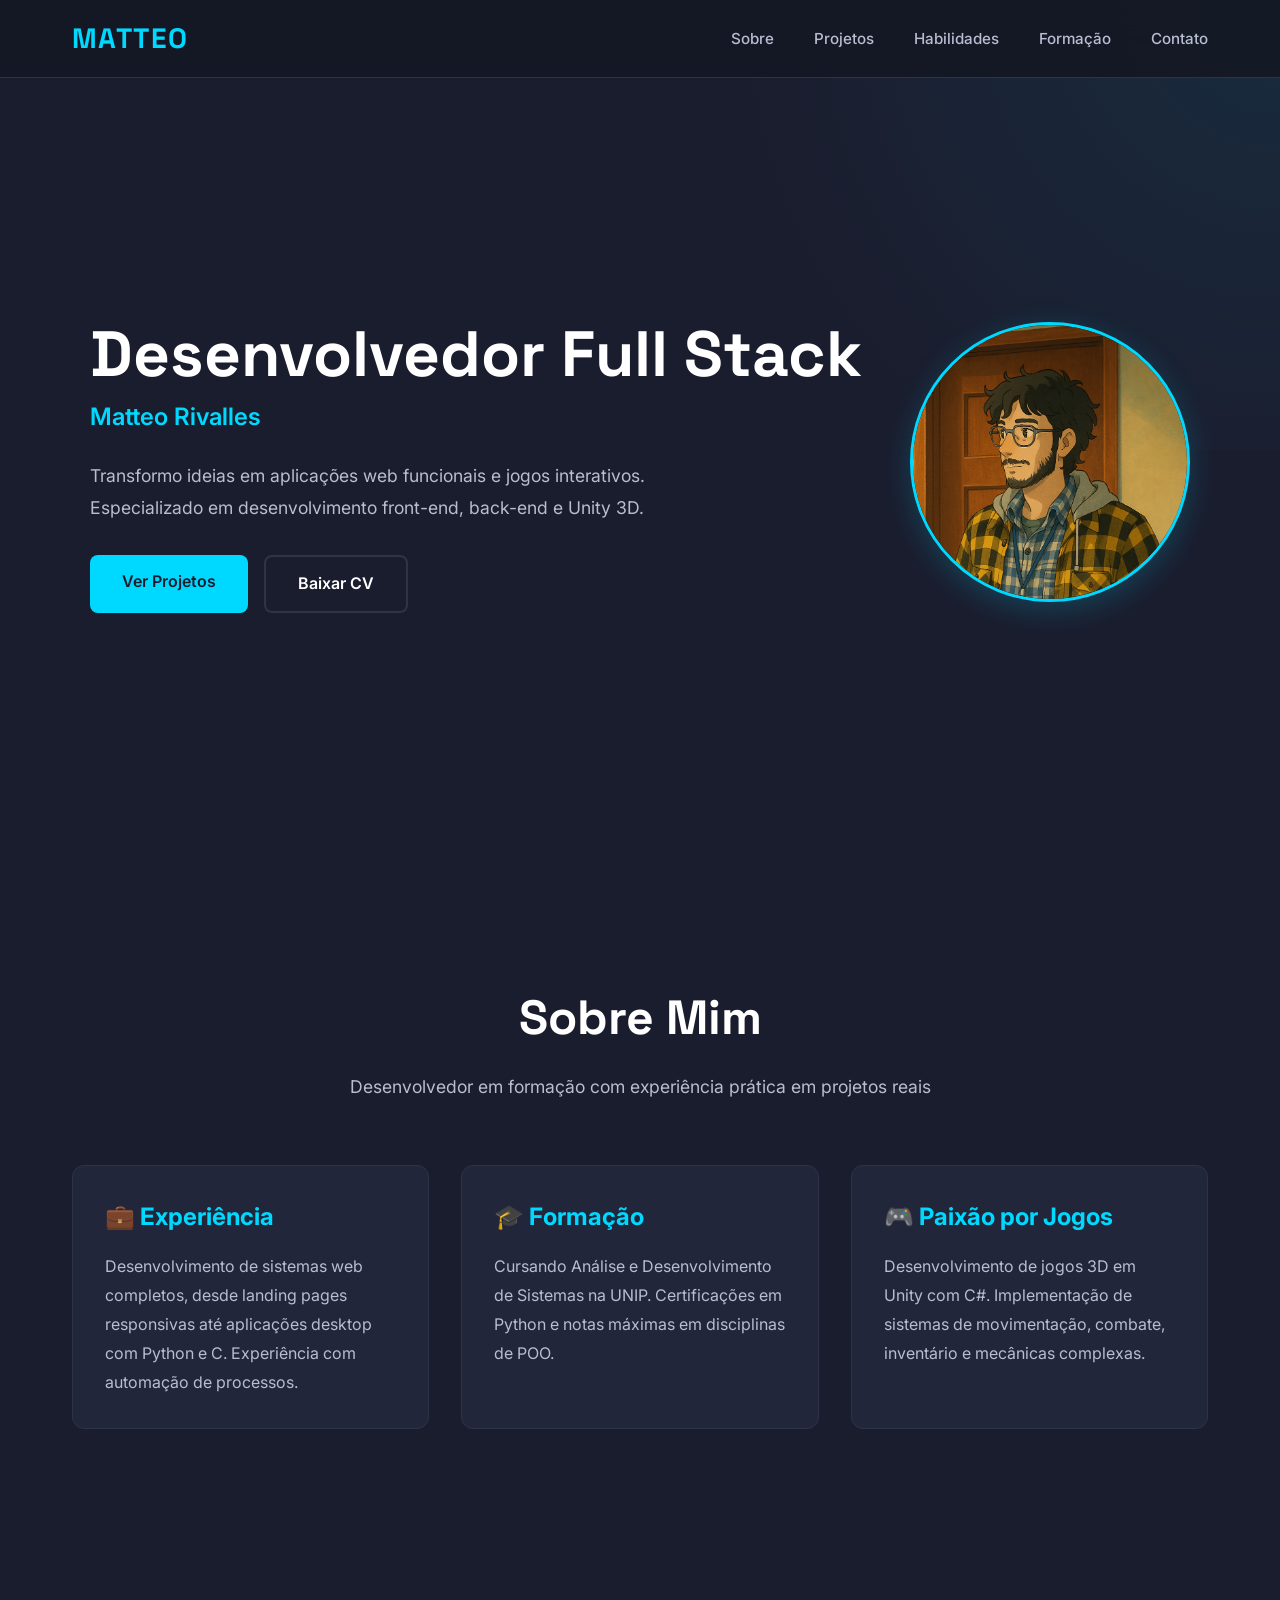
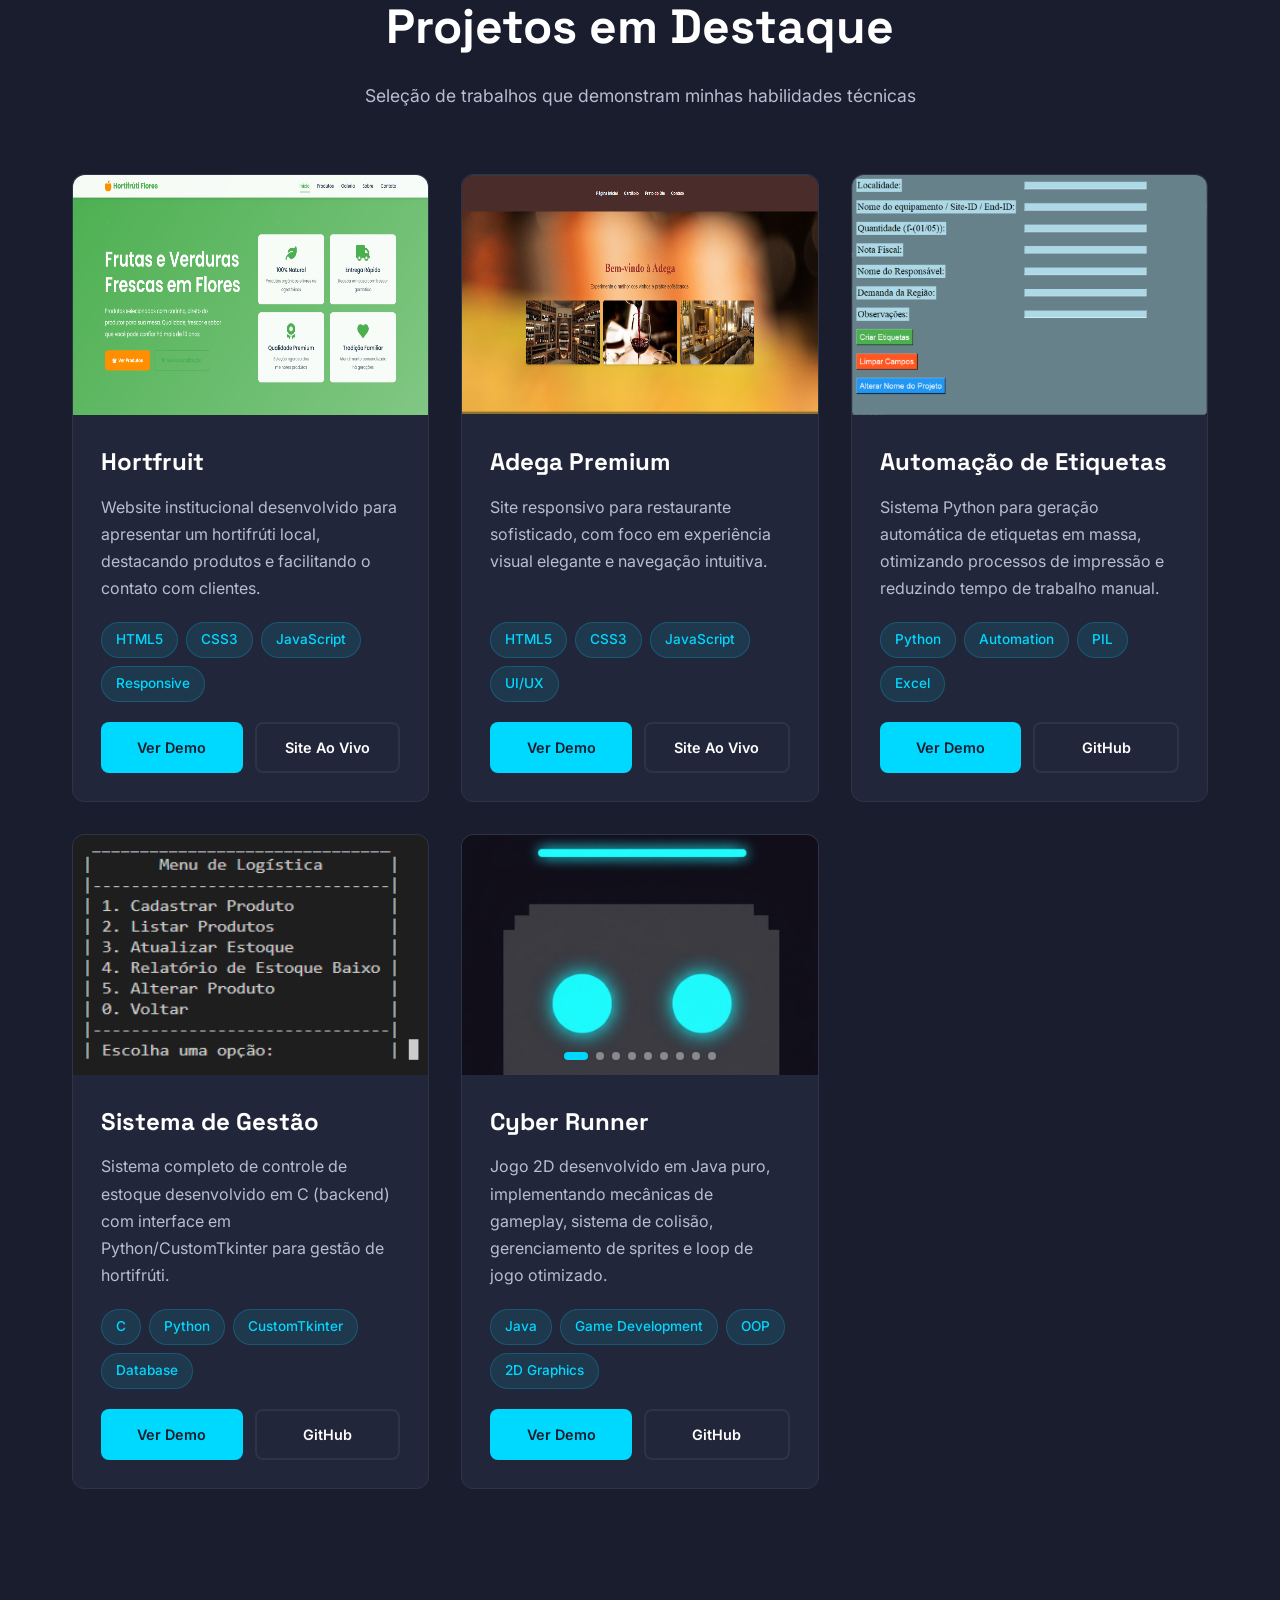
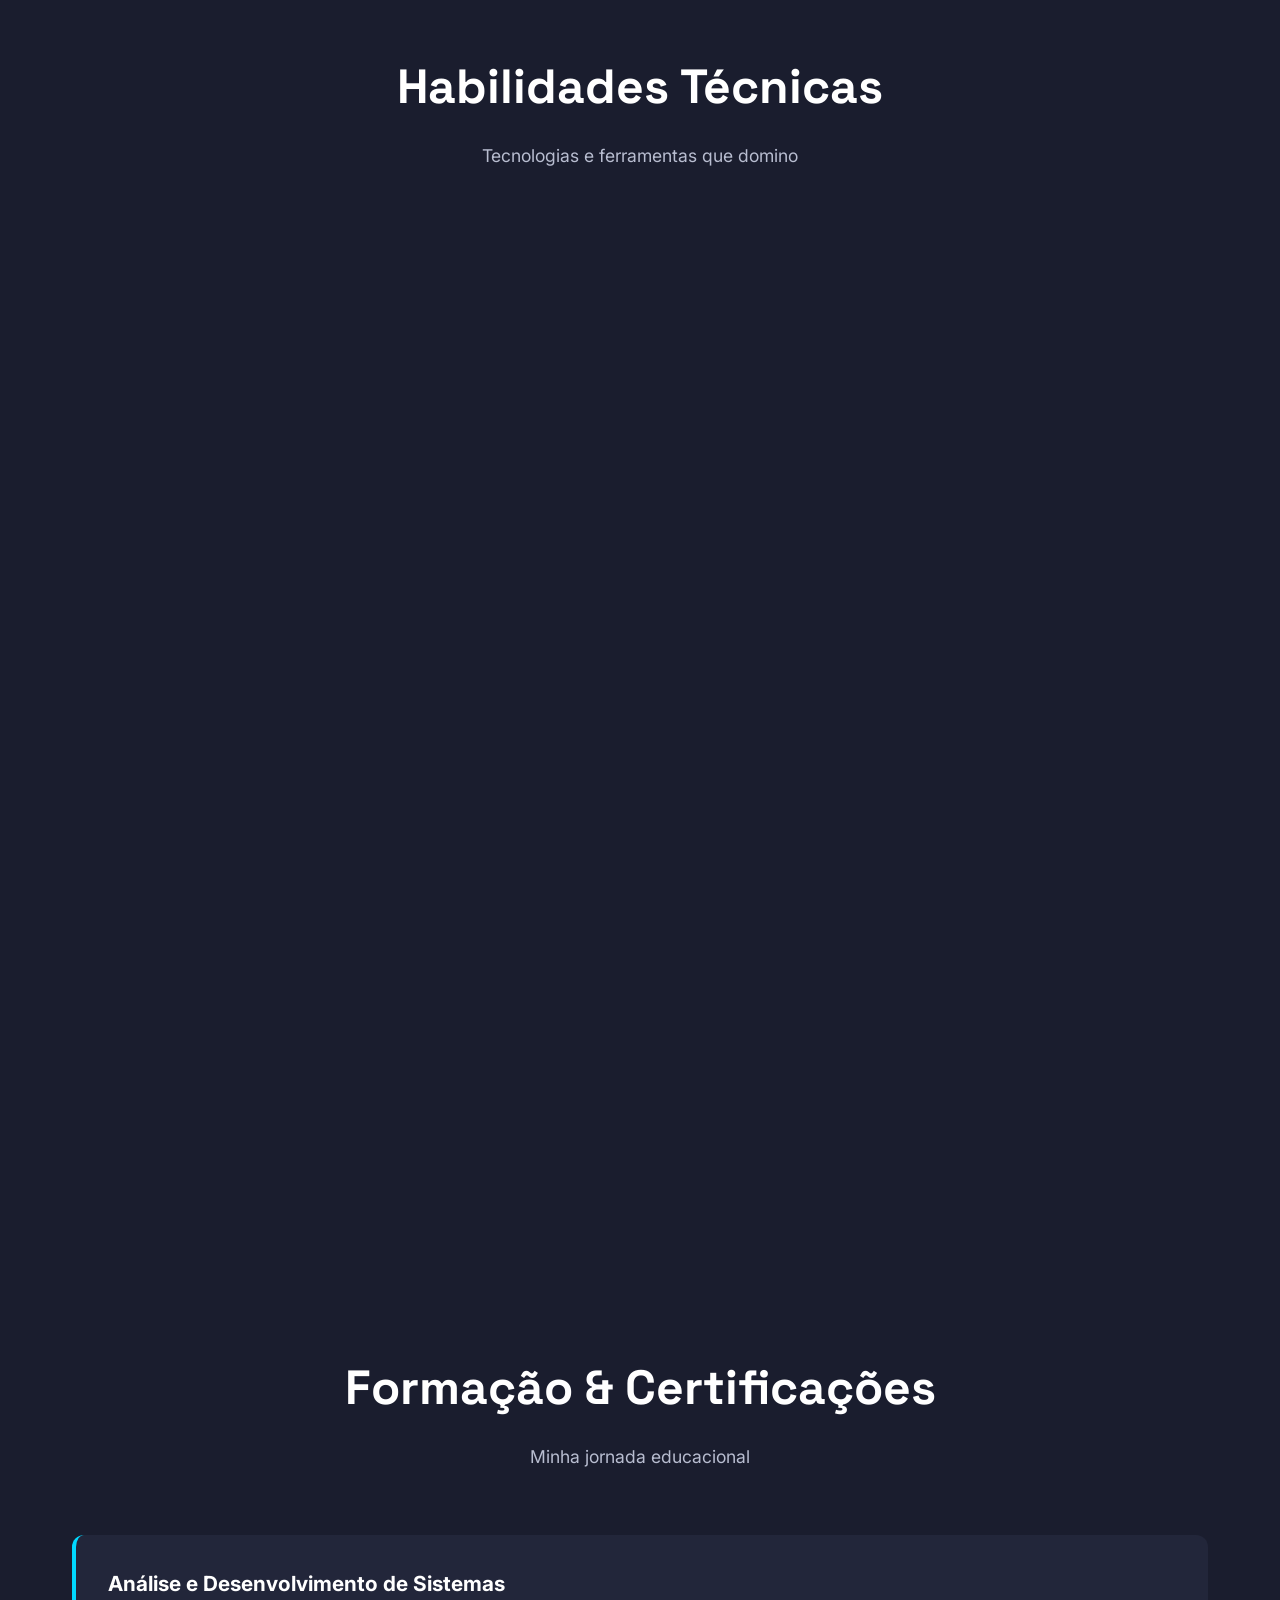
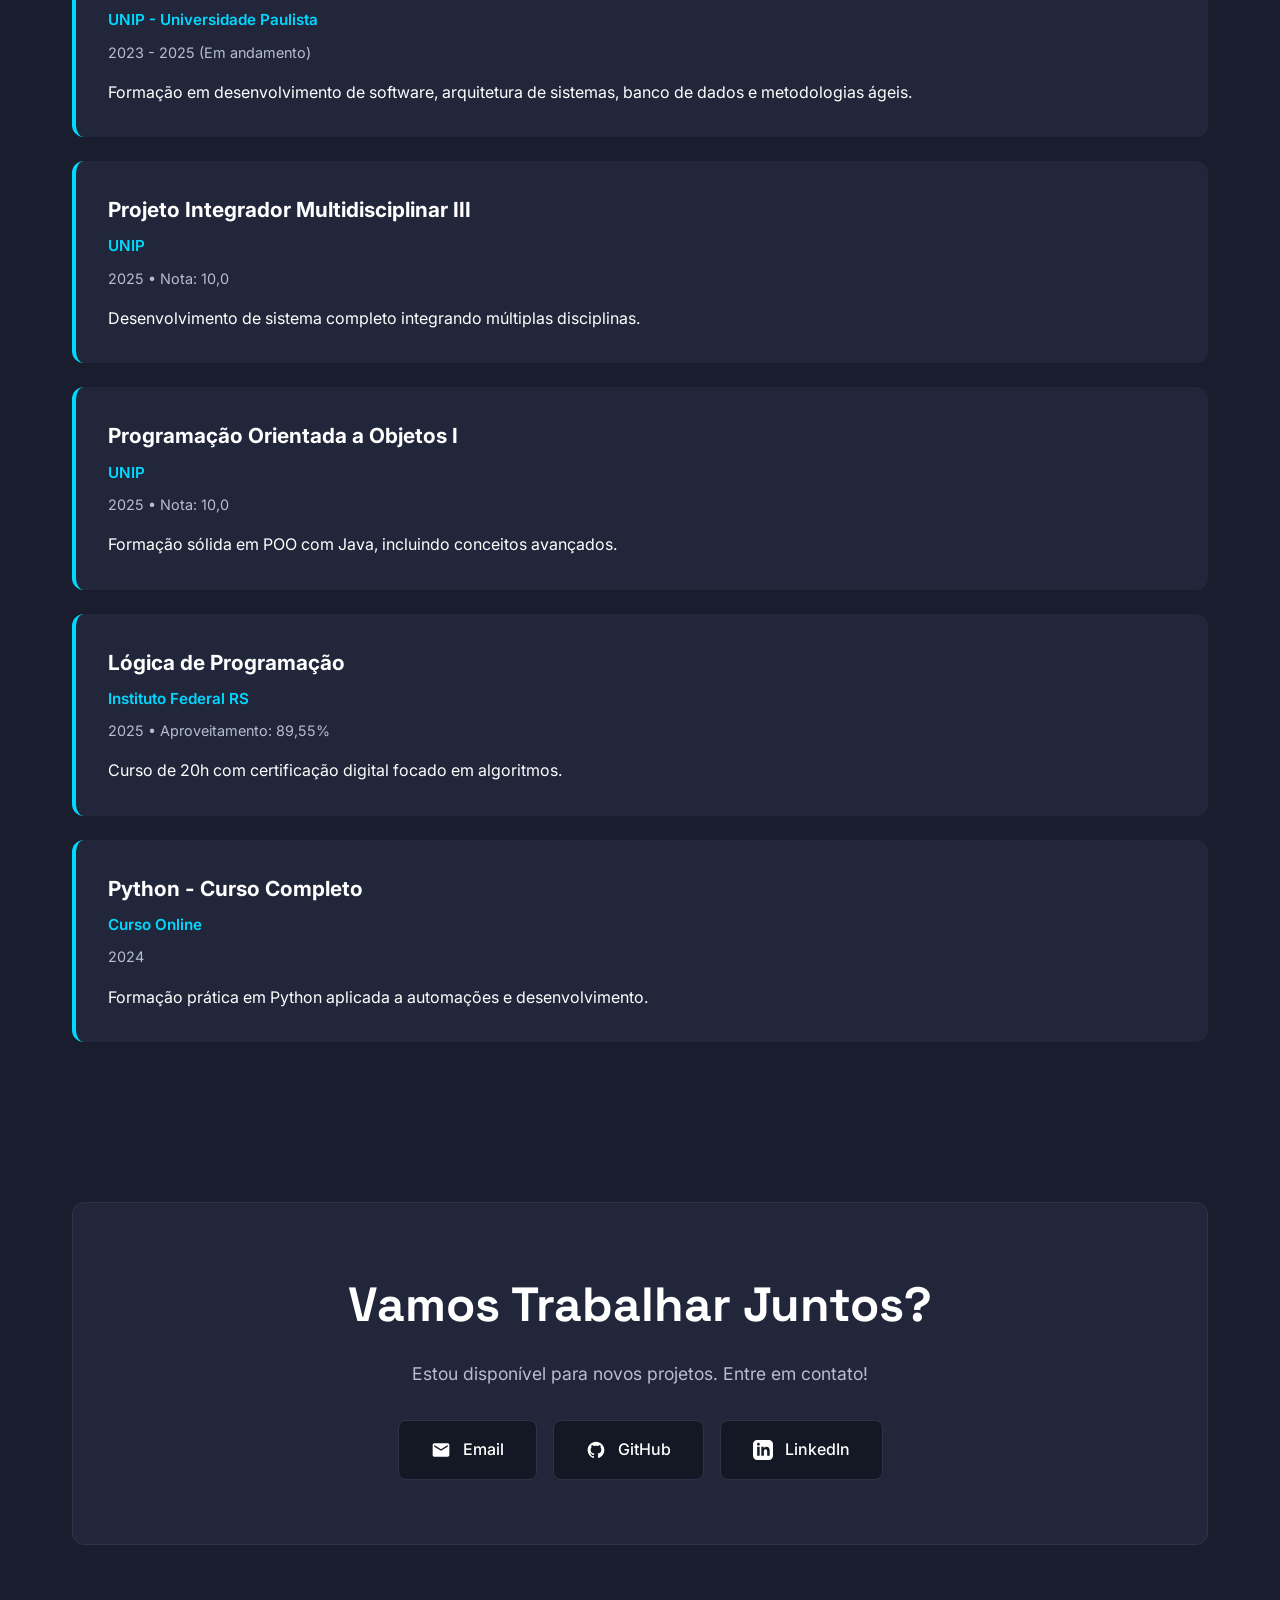
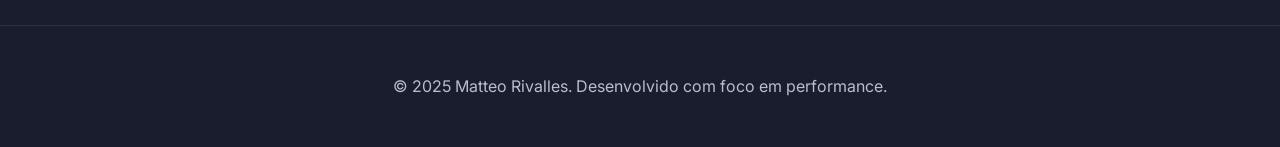
==== commit 944c2c89: "Merge branch 'main' of https://github.com/Srrivalles/Meu_Portfolio" ====
--- a/index.html
+++ b/index.html
@@ -223,6 +223,54 @@
                     </div>
                 </div>
             </article>
+            <!-- Projeto 5: Game Java -->
+<article class="project-card reveal">
+    <div class="project-preview carousel-container">
+        <div class="carousel-images">
+            <img src="./game-foto1.jpeg" alt="Game Screenshot 1" class="carousel-image active">
+            <img src="./game-foto2.jpeg" alt="Game Screenshot 2" class="carousel-image">
+            <img src="./game-foto3.jpeg" alt="Game Screenshot 3" class="carousel-image">
+            <img src="./game-foto4.jpeg" alt="Game Screenshot 4" class="carousel-image">
+            <img src="./game-foto5.jpeg" alt="Game Screenshot 5" class="carousel-image">
+            <img src="./game-foto6.jpeg" alt="Game Screenshot 2" class="carousel-image">
+            <img src="./game-foto7.jpeg" alt="Game Screenshot 3" class="carousel-image">
+            <img src="./game-foto8.jpeg" alt="Game Screenshot 4" class="carousel-image">
+        </div>
+        <div class="carousel-indicators">
+            <span class="indicator active" data-index="0"></span>
+            <span class="indicator" data-index="1"></span>
+            <span class="indicator" data-index="2"></span>
+            <span class="indicator" data-index="3"></span>
+            <span class="indicator" data-index="4"></span>
+            <span class="indicator" data-index="5"></span>
+            <span class="indicator" data-index="6"></span>
+            <span class="indicator" data-index="7"></span>
+            <span class="indicator" data-index="8"></span>
+        </div>
+    </div>
+    <div class="project-info">
+        <h3 class="project-title">Cyber Runner</h3>
+        <p class="project-description">
+            Jogo 2D desenvolvido em Java puro, implementando mecânicas de gameplay, 
+            sistema de colisão, gerenciamento de sprites e loop de jogo otimizado.
+        </p>
+        <div class="project-tags">
+            <span class="tag">Java</span>
+            <span class="tag">Game Development</span>
+            <span class="tag">OOP</span>
+            <span class="tag">2D Graphics</span>
+        </div>
+        <div class="project-links">
+            <button class="btn btn-primary preview-button" data-video="game-preview.mp4">
+                Ver Demo
+            </button>
+            <a href="https://github.com/Srrivalles/JogoPlataforma2D" 
+               target="_blank" class="btn btn-secondary">
+                GitHub
+            </a>
+        </div>
+    </div>
+</article>
         </div>
     </section>
 
--- a/styles-hybrid.css
+++ b/styles-hybrid.css
@@ -374,6 +374,73 @@
   flex: 1;
   min-width: 120px;
   text-align: center;
+}
+
+/* ==== CARROSSEL DE IMAGENS ==== */
+.carousel-container {
+    position: relative;
+    overflow: hidden;
+}
+
+.carousel-images {
+    position: relative;
+    width: 100%;
+    height: 100%;
+}
+
+.carousel-image {
+    position: absolute;
+    top: 0;
+    left: 0;
+    width: 100%;
+    height: 100%;
+    object-fit: cover;
+    opacity: 0;
+    transition: opacity 0.5s ease-in-out;
+}
+
+.carousel-image.active {
+    opacity: 1;
+    position: relative;
+}
+
+.carousel-indicators {
+    position: absolute;
+    bottom: 15px;
+    left: 50%;
+    transform: translateX(-50%);
+    display: flex;
+    gap: 8px;
+    z-index: 10;
+}
+
+.indicator {
+    width: 8px;
+    height: 8px;
+    border-radius: 50%;
+    background: rgba(255, 255, 255, 0.4);
+    cursor: pointer;
+    transition: all 0.3s ease;
+}
+
+.indicator.active {
+    background: var(--clr-accent);
+    width: 24px;
+    border-radius: 4px;
+}
+
+.indicator:hover {
+    background: rgba(255, 255, 255, 0.7);
+}
+
+/* Animação de fade suave */
+@keyframes fadeIn {
+    from {
+        opacity: 0;
+    }
+    to {
+        opacity: 1;
+    }
 }
 
 /* ==== SKILLS ==== */
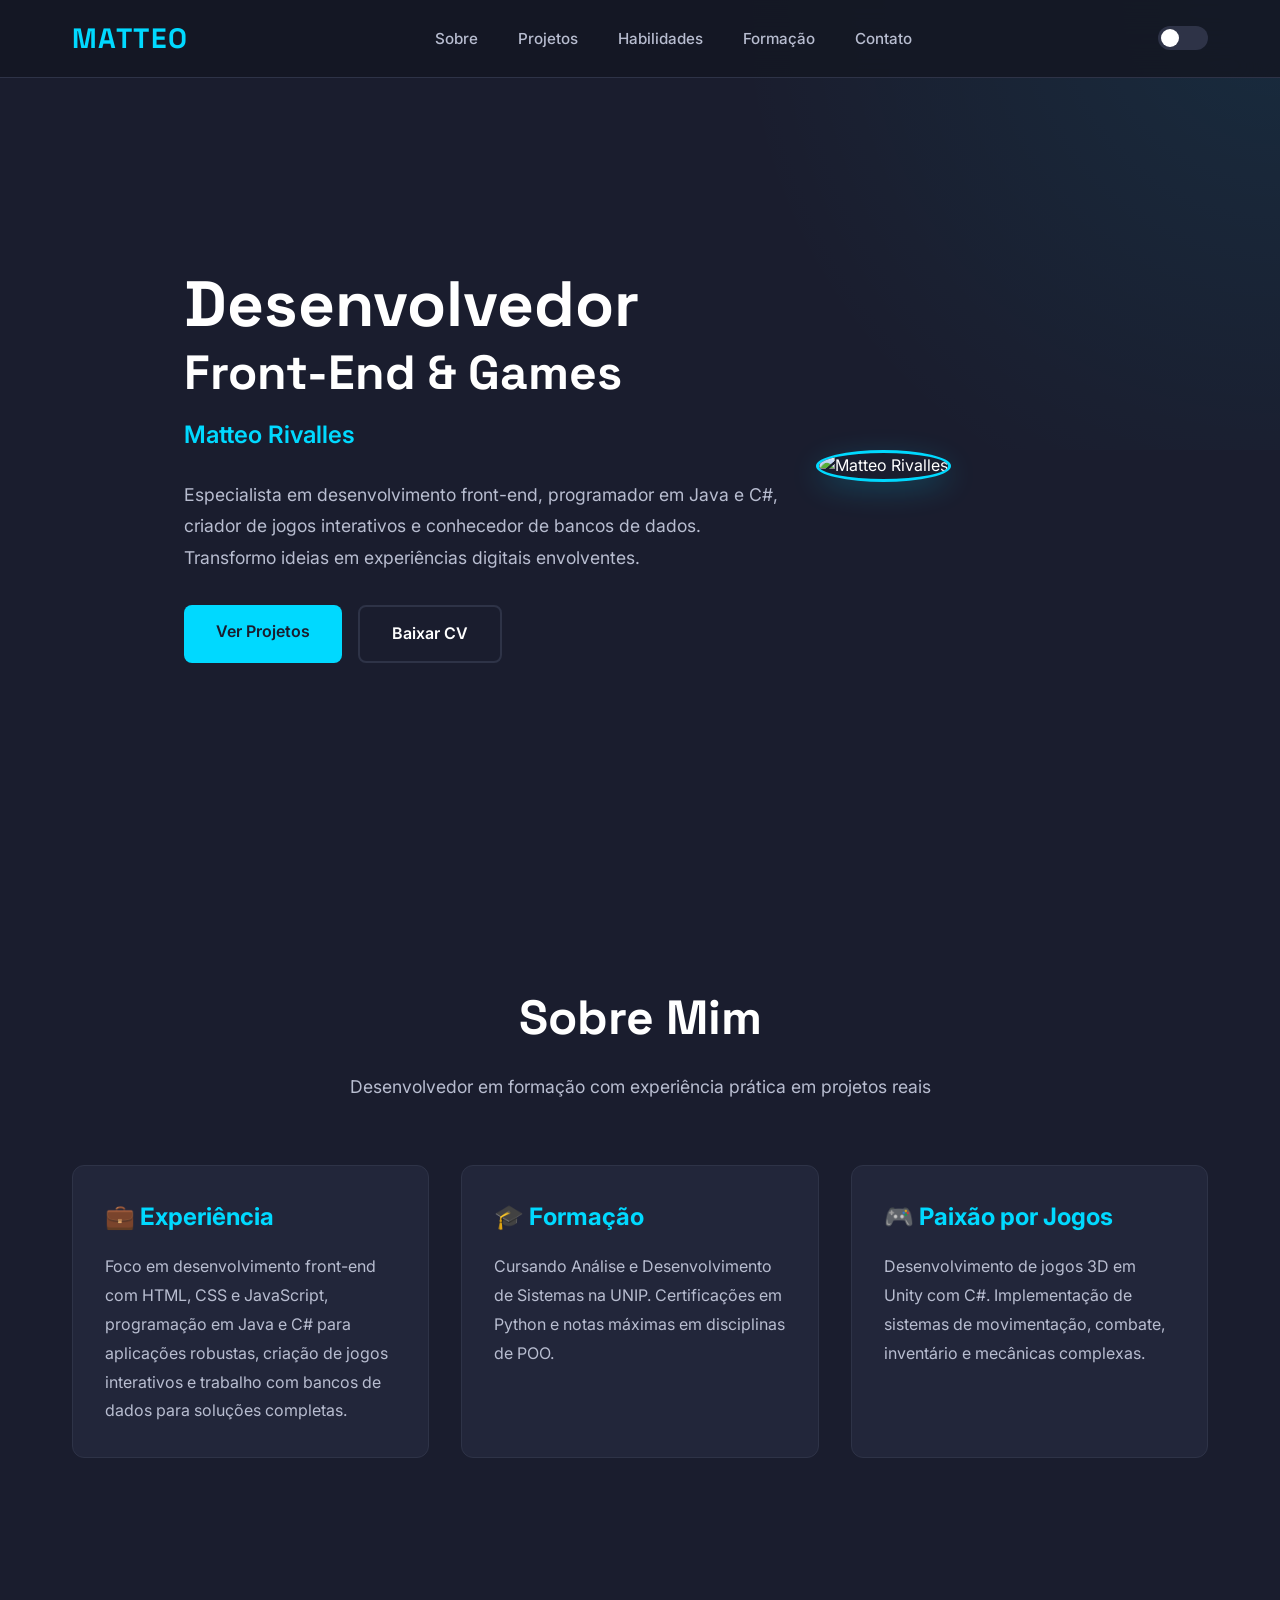
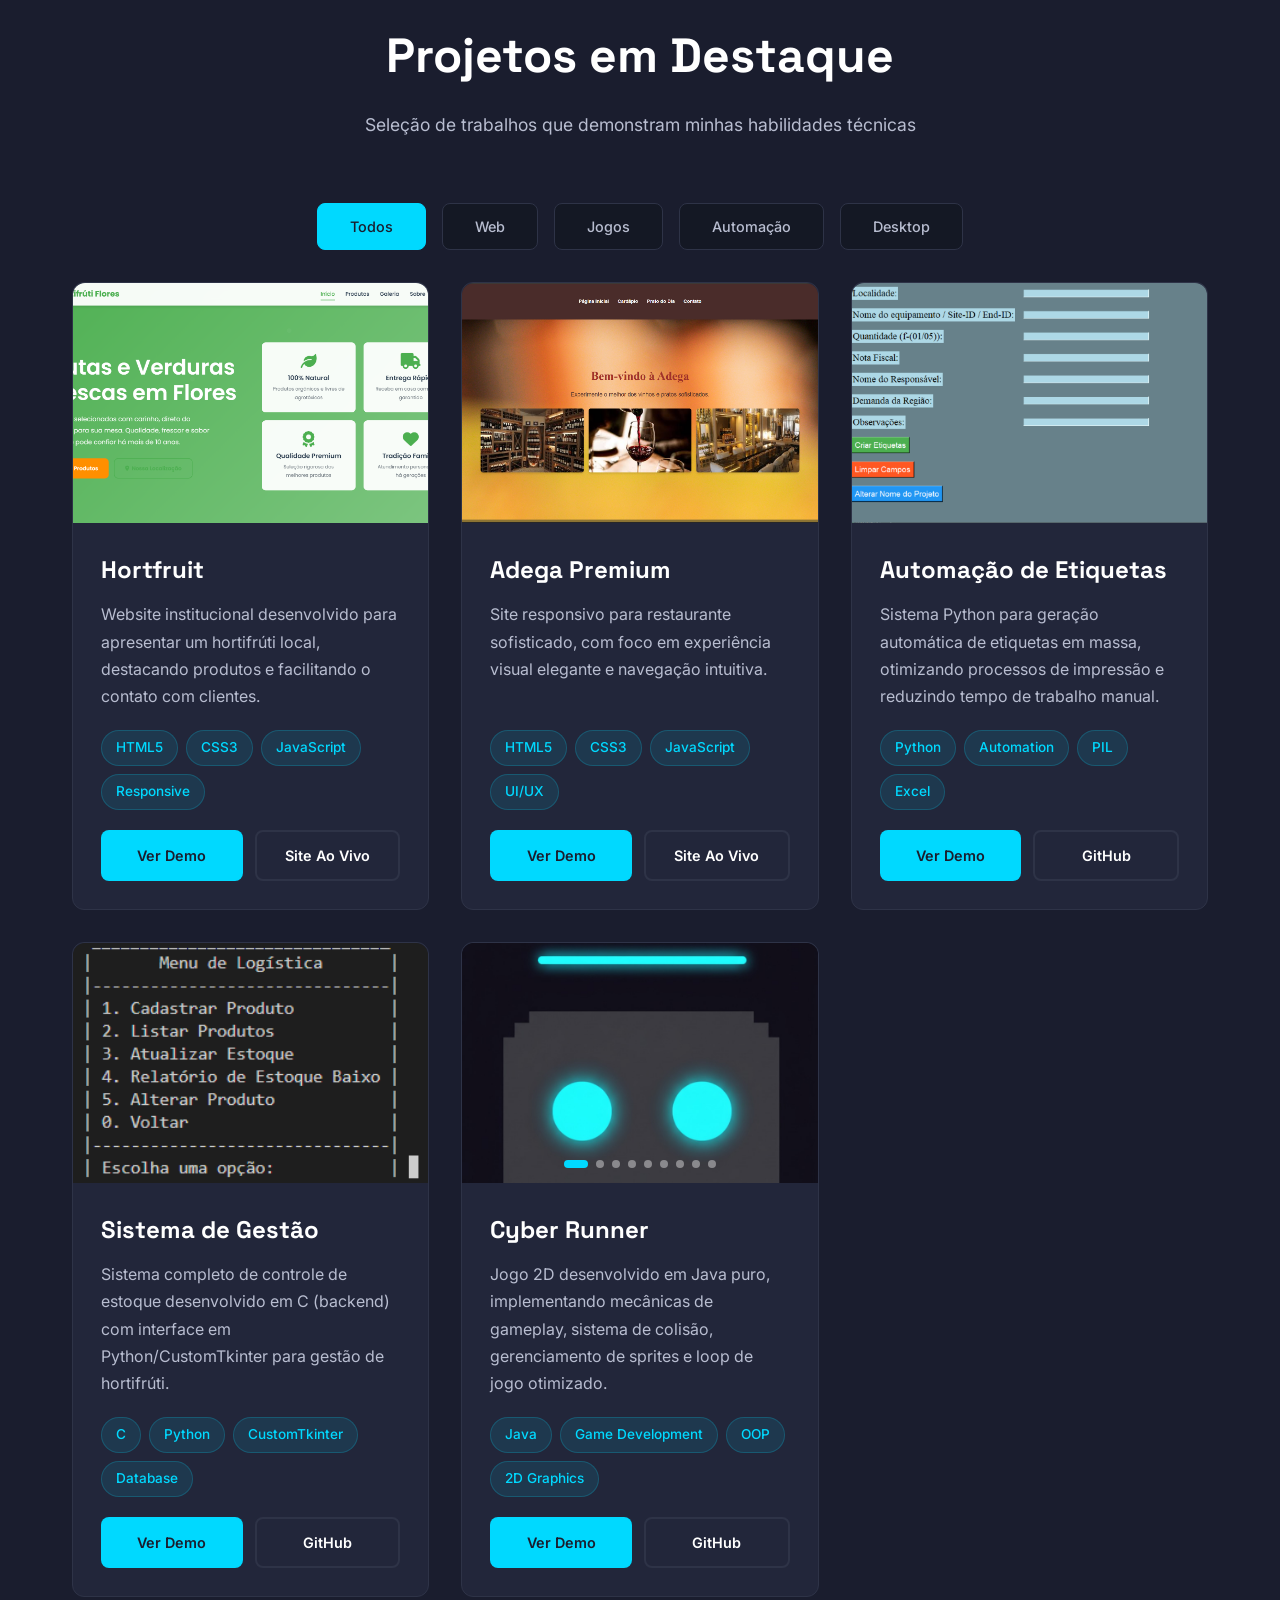
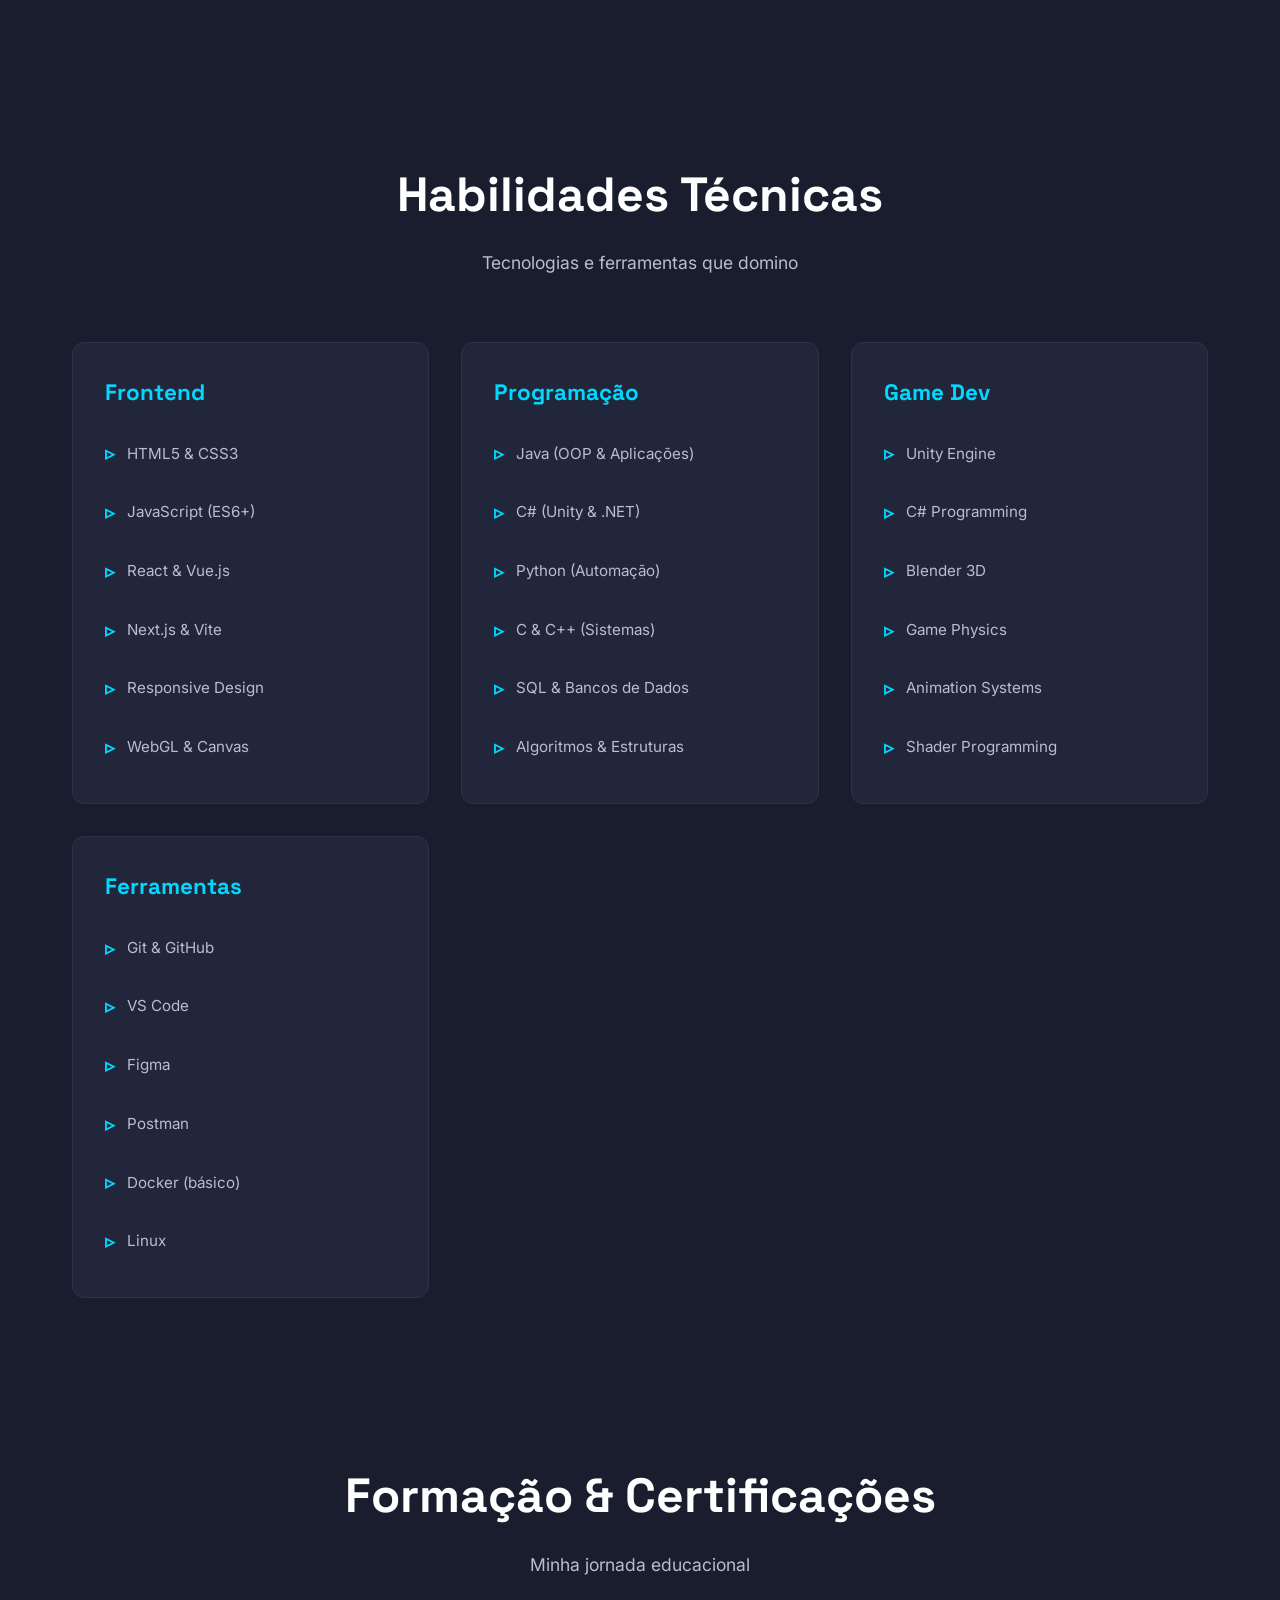
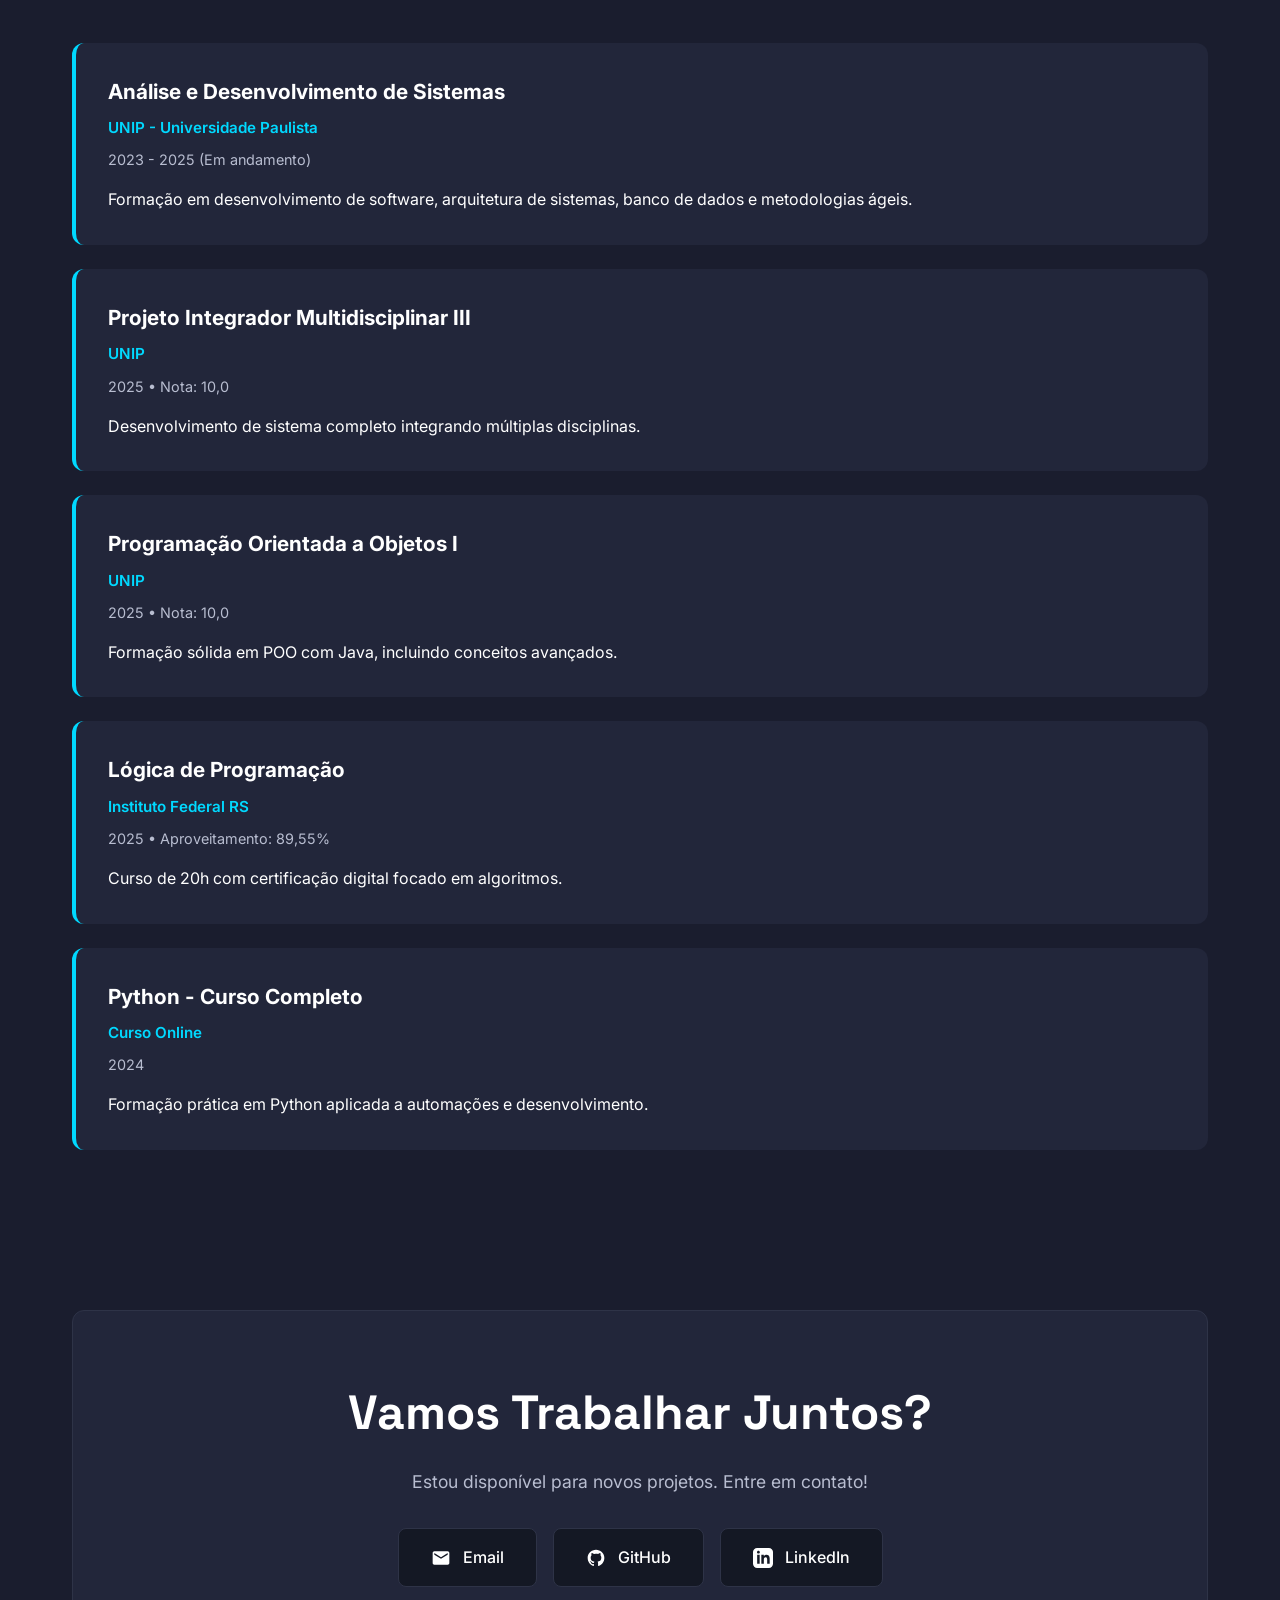
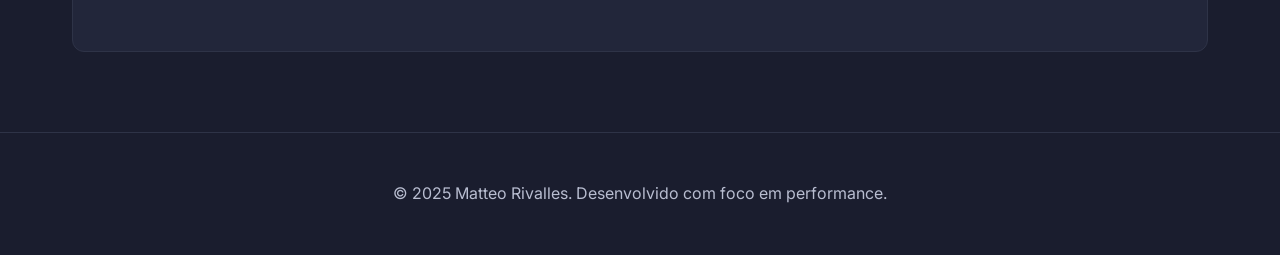
==== commit 10302c4b: "Update index.html" ====
--- a/index.html
+++ b/index.html
@@ -9,7 +9,7 @@
     <!-- Open Graph -->
     <meta property="og:title" content="Matteo Rivalles | Portfólio">
     <meta property="og:description" content="Desenvolvedor Full Stack especializado em aplicações web e jogos Unity.">
-    <meta property="og:image" content="https://srrivalles.github.io/Meu_Portfolio/foto_matt.jpg">
+    <meta property="og:image" content="https://srrivalles.github.io/Meu_Portfolio/foto_matt.jpeg">
     <meta property="og:url" content="https://srrivalles.github.io/Meu_Portfolio/">
     <meta property="og:type" content="website">
 
@@ -38,6 +38,11 @@
                     <path d="M3,6H21V8H3V6M3,11H21V13H3V11M3,16H21V18H3V16Z" fill="currentColor"/>
                 </svg>
             </button>
+
+            <label class="theme-switch" for="theme-toggle">
+                <input type="checkbox" id="theme-toggle">
+                <span class="slider"></span>
+            </label>
         </div>
     </header>
 
@@ -45,11 +50,13 @@
     <section class="hero">
         <div class="hero-content">
             <div class="hero-text">
-                <h1>Desenvolvedor Full Stack</h1>
+                <h1>Desenvolvedor</h1>
+                <h2>Front-End & Games</h2>
                 <p class="hero-subtitle">Matteo Rivalles</p>
                 <p class="hero-description">
-                    Transformo ideias em aplicações web funcionais e jogos interativos. 
-                    Especializado em desenvolvimento front-end, back-end e Unity 3D.
+                    Especialista em desenvolvimento front-end, programador em Java e C#, 
+                    criador de jogos interativos e conhecedor de bancos de dados. 
+                    Transformo ideias em experiências digitais envolventes.
                 </p>
                 <div class="hero-buttons">
                     <a href="#projetos" class="btn btn-primary">Ver Projetos</a>
@@ -57,7 +64,7 @@
                 </div>
             </div>
             <div class="hero-image">
-                <img src="./SG-IMG-MATTEO.png" alt="Matteo Rivalles">
+                <img src="./SG-IMG-MATTEO.jpeg" alt="Matteo Rivalles">
             </div>
         </div>
     </section>
@@ -75,8 +82,9 @@
             <div class="about-card reveal">
                 <h3>💼 Experiência</h3>
                 <p>
-                    Desenvolvimento de sistemas web completos, desde landing pages responsivas 
-                    até aplicações desktop com Python e C. Experiência com automação de processos.
+                    Foco em desenvolvimento front-end com HTML, CSS e JavaScript, 
+                    programação em Java e C# para aplicações robustas, criação de jogos interativos 
+                    e trabalho com bancos de dados para soluções completas.
                 </p>
             </div>
 
@@ -107,9 +115,17 @@
             </p>
         </div>
 
+        <div class="filter-buttons">
+            <button class="filter-btn active" data-filter="all">Todos</button>
+            <button class="filter-btn" data-filter="web">Web</button>
+            <button class="filter-btn" data-filter="jogos">Jogos</button>
+            <button class="filter-btn" data-filter="automacao">Automação</button>
+            <button class="filter-btn" data-filter="desktop">Desktop</button>
+        </div>
+
         <div class="bento-grid">
             <!-- Projeto 1: Hortfruit -->
-            <article class="project-card reveal">
+            <article class="project-card reveal" data-category="web">
                 <div class="project-preview">
                     <img src="Modelo_Hortfruit.png" alt="Preview Hortfruit">
                 </div>
@@ -125,6 +141,9 @@
                         <span class="tag">JavaScript</span>
                         <span class="tag">Responsive</span>
                     </div>
+                    <div class="project-details">
+                        <p>Detalhes técnicos: Utilizei HTML5 semântico para estrutura, CSS3 com Flexbox e Grid para layout responsivo, e JavaScript vanilla para interações simples como validação de formulários. Sem frameworks para manter o site leve e rápido.</p>
+                    </div>
                     <div class="project-links">
                         <button class="btn btn-primary preview-button" data-video="hortfruit-preview.mp4">
                             Ver Demo
@@ -138,7 +157,7 @@
             </article>
 
             <!-- Projeto 2: Adega -->
-            <article class="project-card reveal">
+            <article class="project-card reveal" data-category="web">
                 <div class="project-preview">
                     <img src="./Modelo_Adega.png" alt="Preview Adega">
                 </div>
@@ -154,6 +173,9 @@
                         <span class="tag">JavaScript</span>
                         <span class="tag">UI/UX</span>
                     </div>
+                    <div class="project-details">
+                        <p>Detalhes técnicos: Focado em UI/UX elegante com CSS3 avançado (gradientes, sombras), HTML5 para acessibilidade, e JavaScript para animações suaves. Inclui design responsivo com media queries para dispositivos móveis.</p>
+                    </div>
                     <div class="project-links">
                         <button class="btn btn-primary preview-button" data-video="adega-preview.mp4">
                             Ver Demo
@@ -167,7 +189,7 @@
             </article>
 
             <!-- Projeto 3: Automação -->
-            <article class="project-card reveal">
+            <article class="project-card reveal" data-category="automacao">
                 <div class="project-preview">
                     <img src="./Modelo_Teste.png" alt="Preview Automação">
                 </div>
@@ -183,6 +205,9 @@
                         <span class="tag">PIL</span>
                         <span class="tag">Excel</span>
                     </div>
+                    <div class="project-details">
+                        <p>Detalhes técnicos: Desenvolvido em Python puro com bibliotecas PIL para manipulação de imagens e openpyxl para leitura de Excel. Automatiza a criação de etiquetas personalizadas, integrando dados de planilhas para eficiência em processos empresariais.</p>
+                    </div>
                     <div class="project-links">
                         <button class="btn btn-primary preview-button" data-video="automacao-etiquetas.mp4">
                             Ver Demo
@@ -196,7 +221,7 @@
             </article>
 
             <!-- Projeto 4: Sistema -->
-            <article class="project-card reveal">
+            <article class="project-card reveal" data-category="desktop">
                 <div class="project-preview">
                     <img src="./Foto_Menu_Logistica.png" alt="Preview Sistema">
                 </div>
@@ -212,6 +237,9 @@
                         <span class="tag">CustomTkinter</span>
                         <span class="tag">Database</span>
                     </div>
+                    <div class="project-details">
+                        <p>Detalhes técnicos: Backend em C para operações de baixo nível e performance, integrado com Python via ctypes. Interface gráfica com CustomTkinter para UX moderna, incluindo operações CRUD em banco de dados simples.</p>
+                    </div>
                     <div class="project-links">
                         <button class="btn btn-primary preview-button" data-video="sistema-hortfruit.mp4">
                             Ver Demo
@@ -224,7 +252,7 @@
                 </div>
             </article>
             <!-- Projeto 5: Game Java -->
-<article class="project-card reveal">
+<article class="project-card reveal" data-category="jogos">
     <div class="project-preview carousel-container">
         <div class="carousel-images">
             <img src="./game-foto1.jpeg" alt="Game Screenshot 1" class="carousel-image active">
@@ -260,6 +288,9 @@
             <span class="tag">OOP</span>
             <span class="tag">2D Graphics</span>
         </div>
+        <div class="project-details">
+            <p>Detalhes técnicos: Jogo 2D em Java usando Swing para gráficos, com foco em OOP (classes para Player, Enemies, etc.). Implementa colisões AABB, sprites animados e loop de jogo com Thread para 60 FPS.</p>
+        </div>
         <div class="project-links">
             <button class="btn btn-primary preview-button" data-video="game-preview.mp4">
                 Ver Demo
@@ -297,14 +328,14 @@
             </div>
 
             <div class="skill-card reveal">
-                <h3>Backend</h3>
+                <h3>Programação</h3>
                 <ul class="skill-list">
-                    <li>Node.js</li>
-                    <li>Python & Django</li>
-                    <li>C & C++</li>
-                    <li>Java & Spring</li>
-                    <li>SQL & Database Design</li>
-                    <li>RESTful APIs</li>
+                    <li>Java (OOP & Aplicações)</li>
+                    <li>C# (Unity & .NET)</li>
+                    <li>Python (Automação)</li>
+                    <li>C & C++ (Sistemas)</li>
+                    <li>SQL & Bancos de Dados</li>
+                    <li>Algoritmos & Estruturas</li>
                 </ul>
             </div>
 
--- a/styles-hybrid.css
+++ b/styles-hybrid.css
@@ -36,6 +36,19 @@
   --max-width: 1200px;
 }
 
+/* Light Mode */
+body.light-mode {
+  --clr-bg-primary: #f8f9fa;
+  --clr-bg-secondary: #ffffff;
+  --clr-bg-card: #f1f3f4;
+  --clr-text-primary: #1a1d2e;
+  --clr-text-secondary: #5f6368;
+  --clr-accent: #00D9FF;
+  --clr-accent-hover: #00B8D9;
+  --clr-accent-alt: #FF1D8E;
+  --clr-border: #dadce0;
+}
+
 /* ==== RESET ==== */
 * {
   margin: 0;
@@ -143,6 +156,52 @@
   width: 28px;
   height: 28px;
   fill: var(--clr-text-primary);
+}
+
+/* Theme Toggle Switch */
+.theme-switch {
+  position: relative;
+  display: inline-block;
+  width: 50px;
+  height: 24px;
+  cursor: pointer;
+}
+
+.theme-switch input {
+  opacity: 0;
+  width: 0;
+  height: 0;
+}
+
+.slider {
+  position: absolute;
+  top: 0;
+  left: 0;
+  right: 0;
+  bottom: 0;
+  background-color: var(--clr-border);
+  border-radius: 24px;
+  transition: var(--transition);
+}
+
+.slider:before {
+  position: absolute;
+  content: "";
+  height: 18px;
+  width: 18px;
+  left: 3px;
+  bottom: 3px;
+  background-color: white;
+  border-radius: 50%;
+  transition: var(--transition);
+}
+
+input:checked + .slider {
+  background-color: var(--clr-accent);
+}
+
+input:checked + .slider:before {
+  transform: translateX(26px);
 }
 
 /* ==== HERO ==== */
@@ -176,8 +235,8 @@
 .hero-content {
   max-width: var(--max-width);
   display: grid;
-  grid-template-columns: 1fr 280px;
-  gap: 3rem;
+  grid-template-columns: 1fr minmax(200px, 280px);
+  gap: 2rem;
   align-items: center;
   position: relative;
   z-index: 1;
@@ -187,6 +246,14 @@
   font-size: clamp(2.5rem, 5vw, 4.5rem);
   margin-bottom: 0.5rem;
   font-family: var(--font-display);
+  line-height: 1.1;
+}
+
+.hero-text h2 {
+  font-size: clamp(1.8rem, 4vw, 3rem);
+  margin-bottom: 1rem;
+  font-family: var(--font-display);
+  color: var(--clr-text-primary);
   line-height: 1.1;
 }
 
@@ -249,9 +316,11 @@
 
 .hero-image img {
   width: 100%;
-  max-width: 280px;
-  height: 280px;
+  max-width: min(280px, 40vw);
+  height: auto;
+  aspect-ratio: 1;
   object-fit: cover;
+  object-position: center top;
   border-radius: 50%;
   border: 3px solid var(--clr-accent);
   transition: var(--transition);
@@ -303,6 +372,17 @@
   transition: var(--transition);
   display: flex;
   flex-direction: column;
+}
+
+.project-card:hover {
+  border-color: var(--clr-accent);
+  box-shadow: 0 8px 30px rgba(0, 217, 255, 0.2);
+  transform: translateY(-4px);
+}
+
+body.light-mode .project-card:hover {
+  border-color: var(--clr-accent);
+  box-shadow: 0 12px 40px rgba(0, 217, 255, 0.4);
 }
 
 .project-card:hover .project-preview img {
@@ -322,6 +402,7 @@
 .project-preview img{
   width: 100%;
   height: 100%;
+  object-fit: cover;
 }
 
 .project-info {
@@ -464,6 +545,12 @@
   box-shadow: 0 8px 30px rgba(0, 217, 255, 0.1);
 }
 
+body.light-mode .skill-card:hover {
+  border-color: var(--clr-accent);
+  transform: translateY(-4px);
+  box-shadow: 0 12px 40px rgba(0, 217, 255, 0.3);
+}
+
 .skill-card h3 {
   font-size: 1.4rem;
   margin-bottom: 1.25rem;
@@ -514,6 +601,12 @@
   transform: translateY(-4px);
 }
 
+body.light-mode .about-card:hover {
+  border-color: var(--clr-accent);
+  transform: translateY(-4px);
+  box-shadow: 0 8px 30px rgba(0, 217, 255, 0.2);
+}
+
 .about-card h3 {
   font-size: 1.5rem;
   margin-bottom: 1rem;
@@ -543,6 +636,11 @@
 .timeline-item:hover {
   transform: translateX(8px);
   box-shadow: 0 8px 30px rgba(0, 217, 255, 0.1);
+}
+
+body.light-mode .timeline-item:hover {
+  transform: translateX(8px);
+  box-shadow: 0 12px 40px rgba(0, 217, 255, 0.3);
 }
 
 .timeline-item h3 {
@@ -772,4 +870,59 @@
     max-width: 400px;
     margin: 0 auto;
   }
-}+}
+
+/* ==== FILTRO DE PROJETOS ==== */
+.filter-buttons {
+  display: flex;
+  justify-content: center;
+  gap: 1rem;
+  margin-bottom: 2rem;
+  flex-wrap: wrap;
+}
+
+.filter-btn {
+  padding: 0.875rem 2rem;
+  background: var(--clr-bg-secondary);
+  border: 1px solid var(--clr-border);
+  color: var(--clr-text-secondary);
+  border-radius: var(--radius-sm);
+  cursor: pointer;
+  transition: var(--transition);
+  font-size: 0.9rem;
+  font-weight: 500;
+  font-family: var(--font-main);
+}
+
+.filter-btn.active, .filter-btn:hover {
+  background: var(--clr-accent);
+  color: var(--clr-bg-primary);
+  border-color: var(--clr-accent);
+}
+
+.project-details {
+  margin-top: 1rem;
+  padding-top: 1rem;
+  border-top: 1px solid var(--clr-border);
+  color: var(--clr-text-secondary);
+  font-size: 0.9rem;
+  line-height: 1.6;
+  display: none;
+}
+
+.project-card:hover .project-details {
+  display: block;
+}
+
+/* ==== TYPEWRITER ANIMATION ==== */
+#typewriter-title {
+  border-right: 2px solid var(--clr-accent);
+  white-space: nowrap;
+  overflow: hidden;
+  animation: blink-caret 1s step-end infinite;
+}
+
+@keyframes blink-caret {
+  from, to { border-color: transparent; }
+  50% { border-color: var(--clr-accent); }
+}
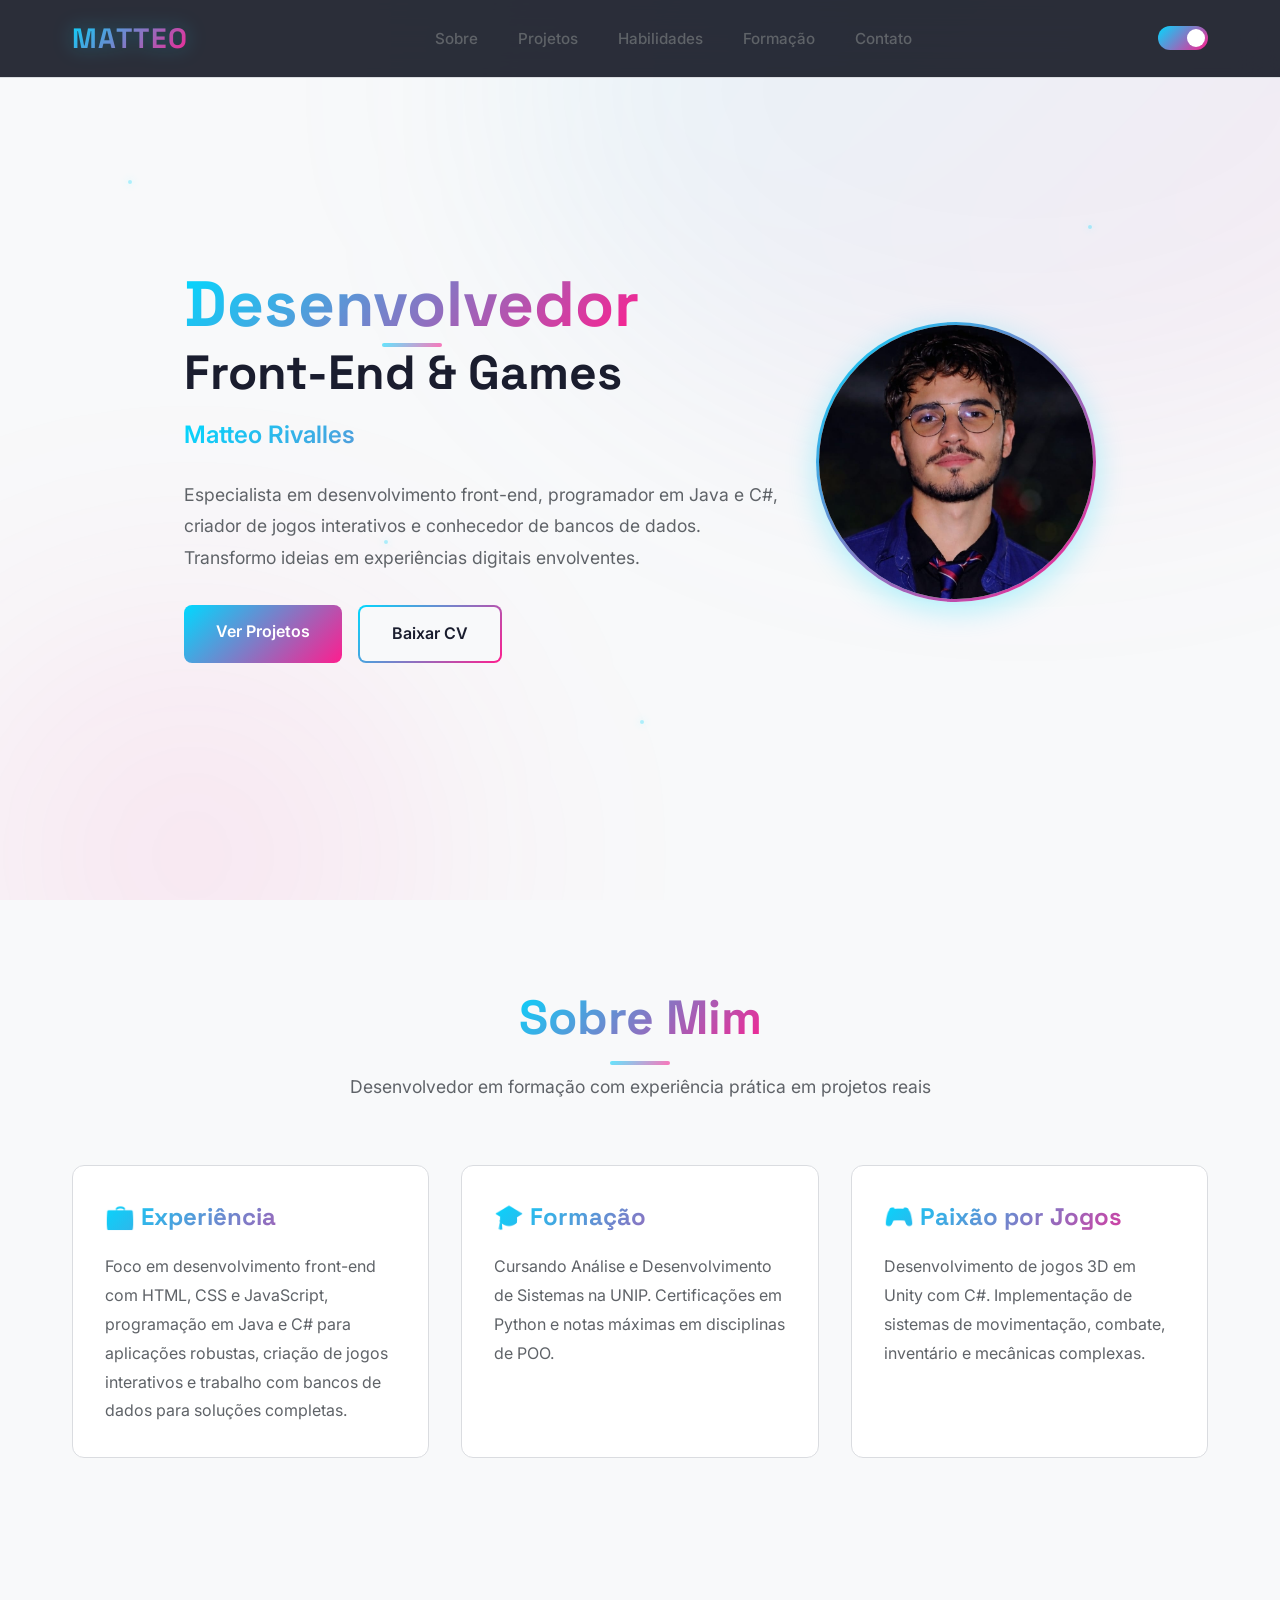
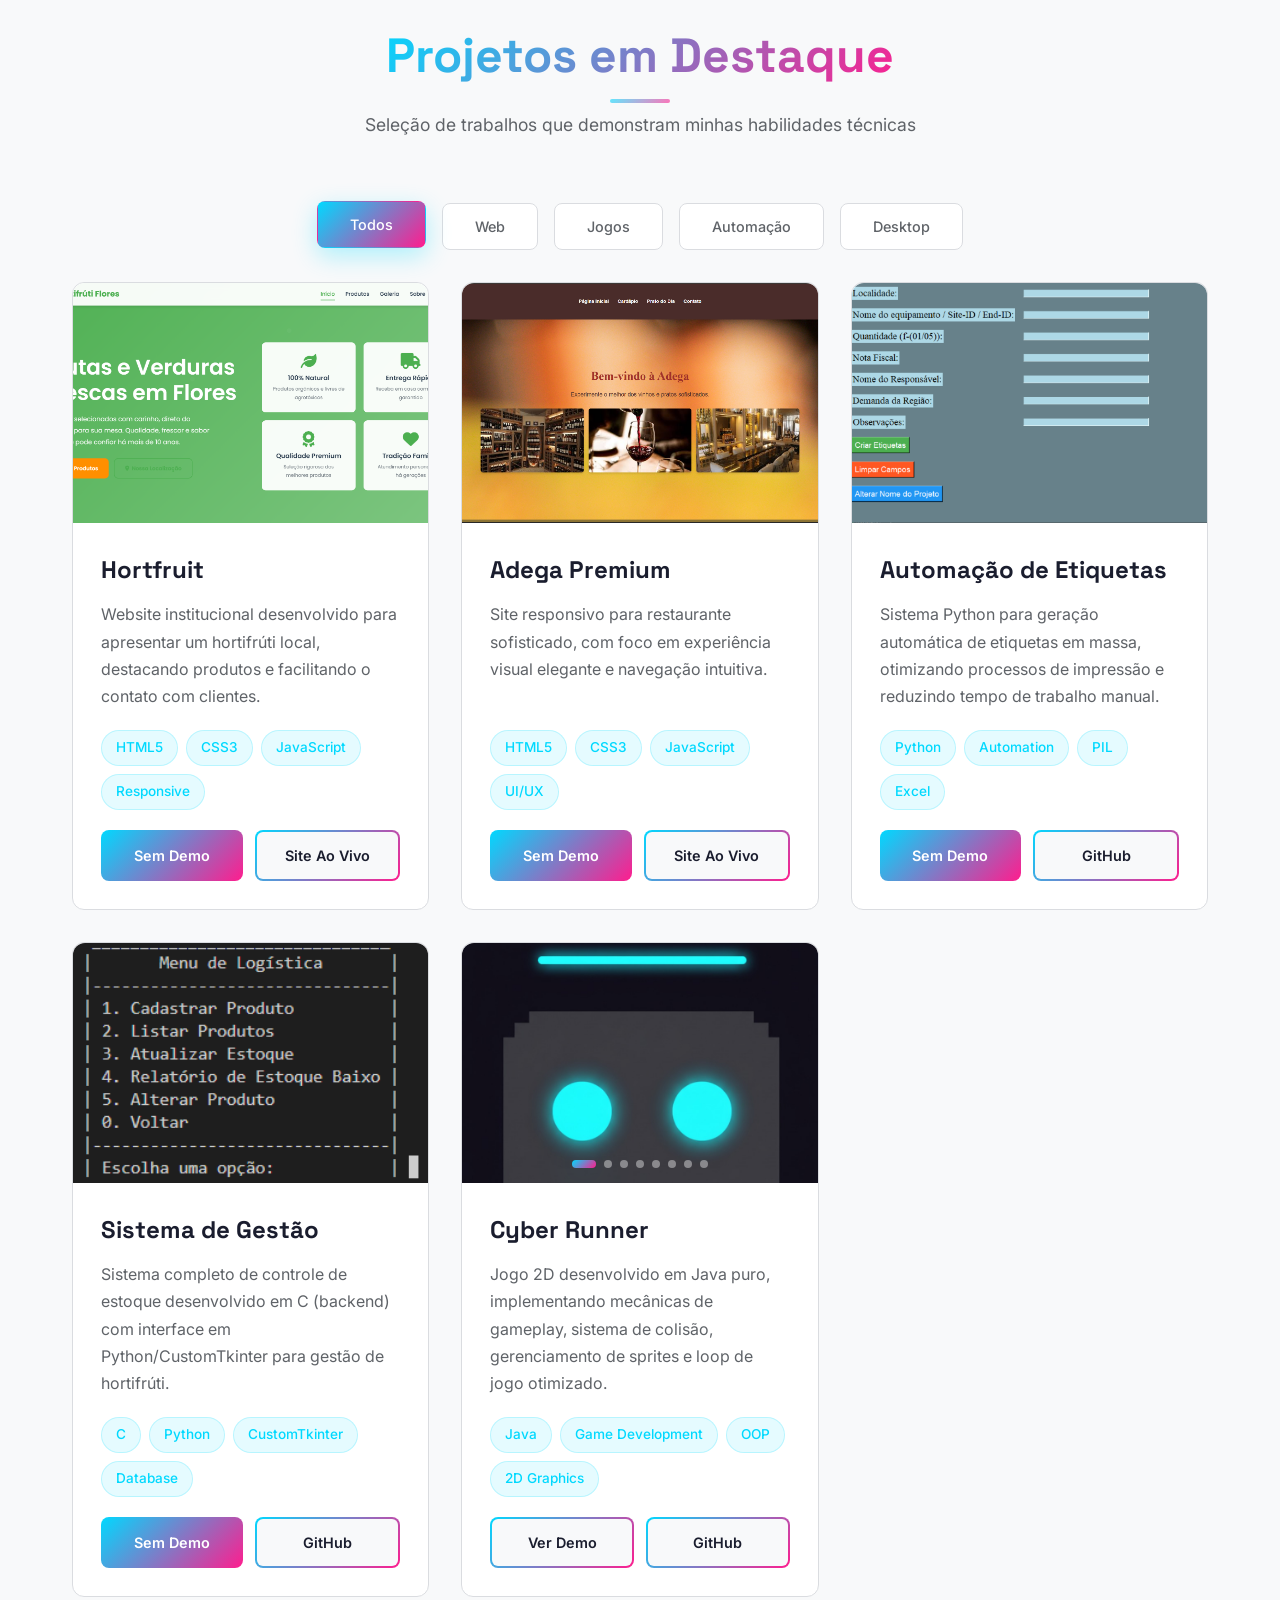
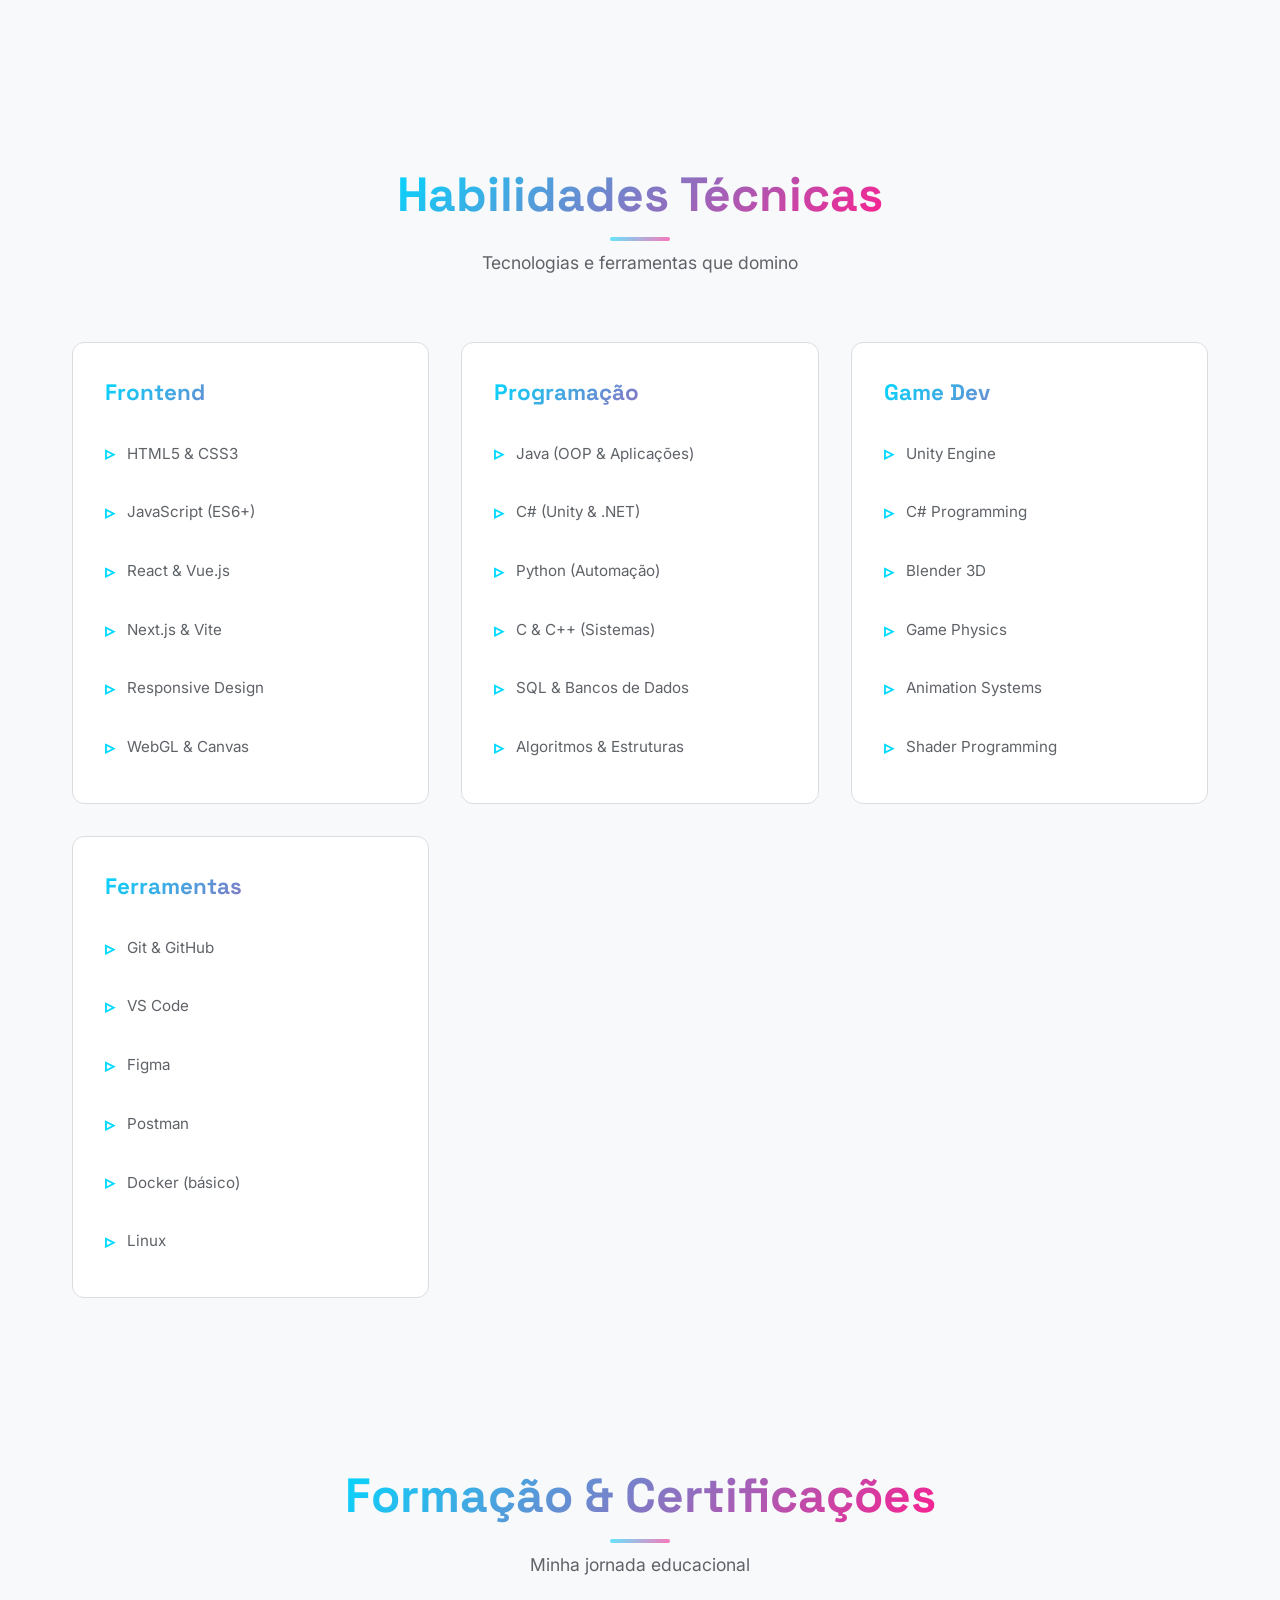
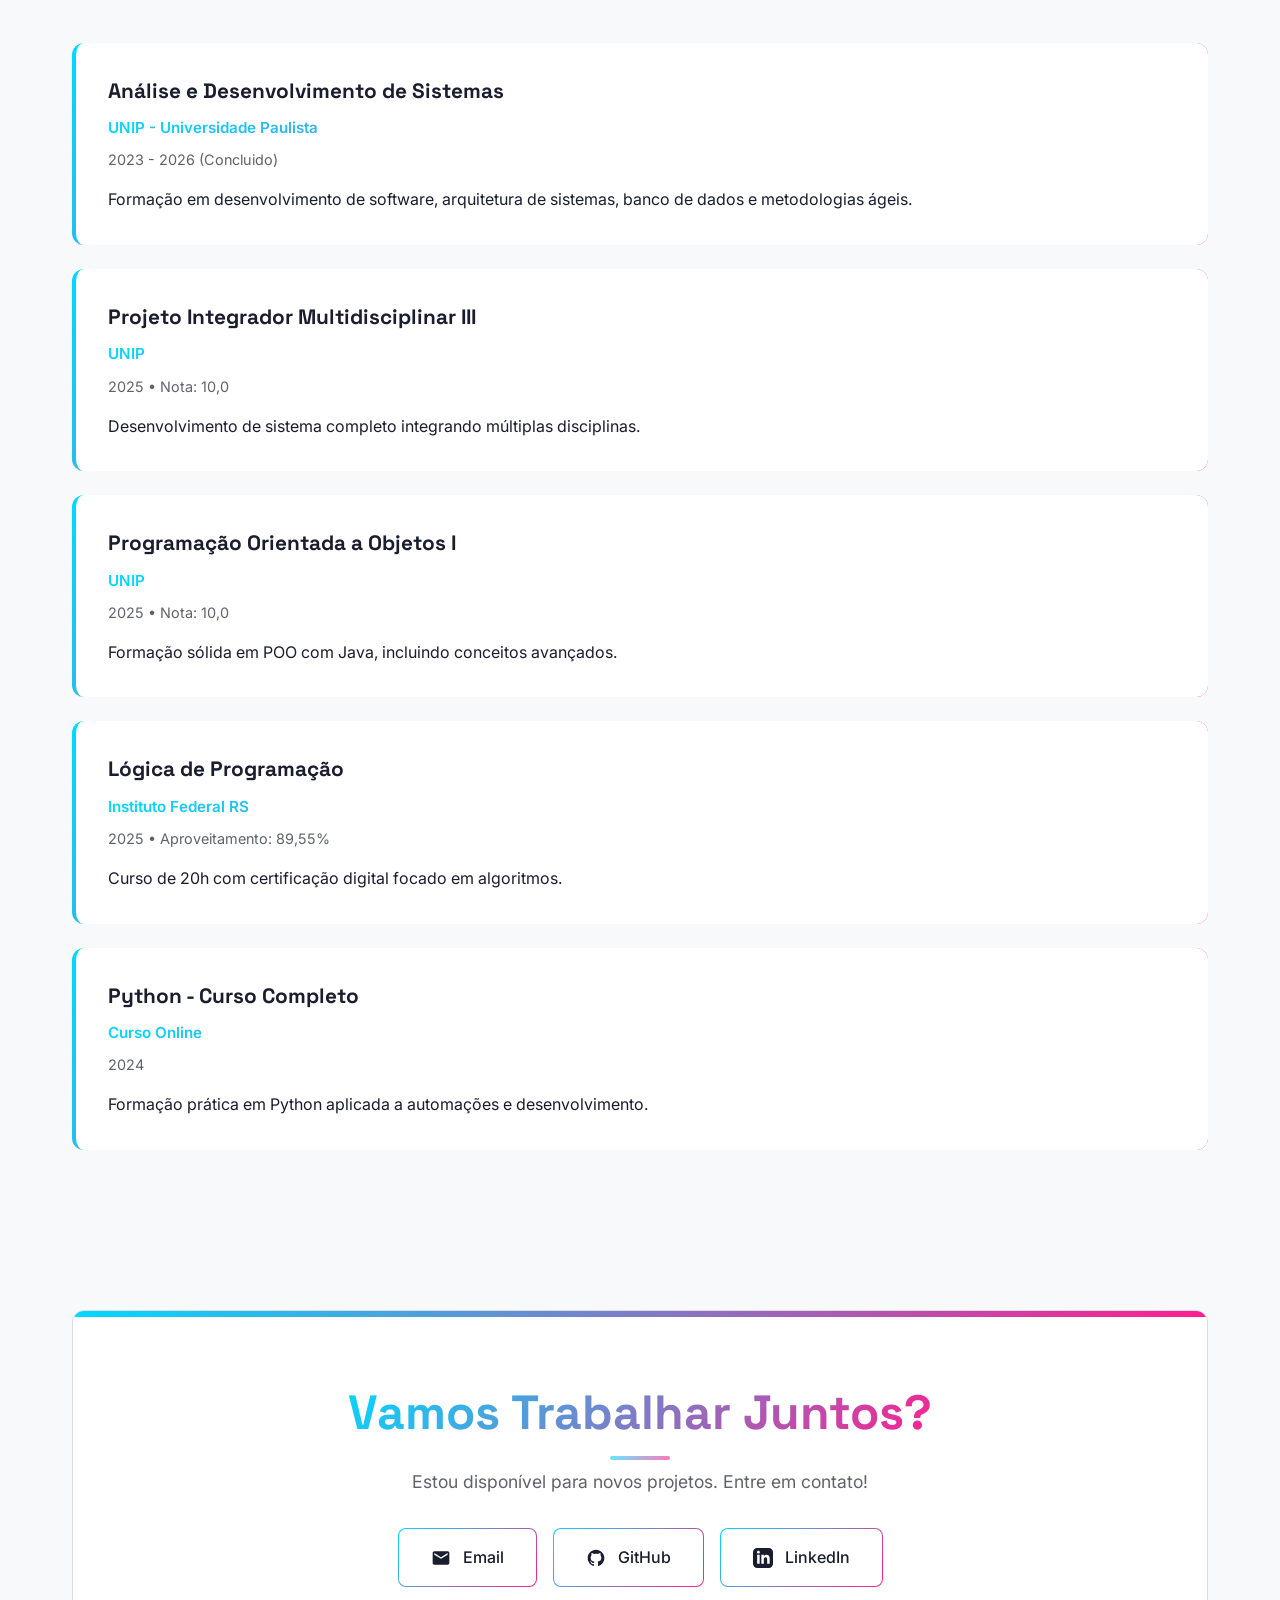
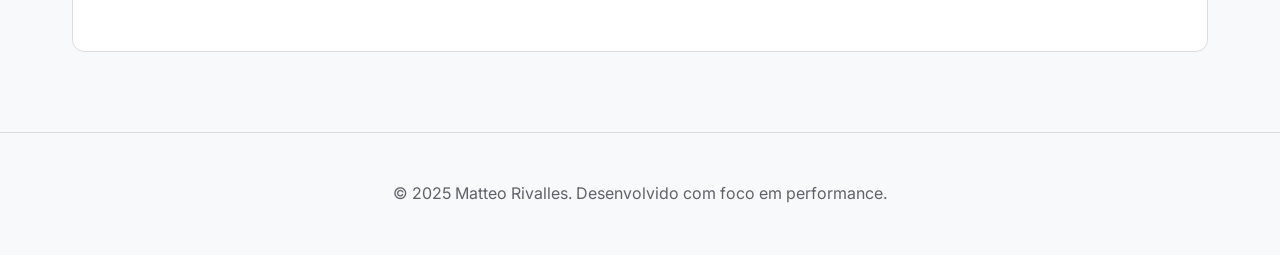
==== commit c7a26ba2: "Add files via upload" ====
--- a/index.html
+++ b/index.html
@@ -48,9 +48,16 @@
 
     <!-- HERO -->
     <section class="hero">
+        <div class="hero-particles">
+        <div class="particle"></div>
+        <div class="particle"></div>
+        <div class="particle"></div>
+        <div class="particle"></div>
+        <div class="particle"></div>
+    </div>
         <div class="hero-content">
             <div class="hero-text">
-                <h1>Desenvolvedor</h1>
+                <h1 class="gradient-text">Desenvolvedor</h1>
                 <h2>Front-End & Games</h2>
                 <p class="hero-subtitle">Matteo Rivalles</p>
                 <p class="hero-description">
@@ -72,7 +79,7 @@
     <!-- SOBRE -->
     <section id="sobre" class="section">
         <div class="section-header">
-            <h2 class="section-title">Sobre Mim</h2>
+            <h2 class="section-title gradient-text">Sobre Mim</h2>
             <p class="section-subtitle">
                 Desenvolvedor em formação com experiência prática em projetos reais
             </p>
@@ -109,7 +116,7 @@
     <!-- PROJETOS -->
     <section id="projetos" class="section">
         <div class="section-header">
-            <h2 class="section-title">Projetos em Destaque</h2>
+            <h2 class="section-title gradient-text">Projetos em Destaque</h2>
             <p class="section-subtitle">
                 Seleção de trabalhos que demonstram minhas habilidades técnicas
             </p>
@@ -146,7 +153,7 @@
                     </div>
                     <div class="project-links">
                         <button class="btn btn-primary preview-button" data-video="hortfruit-preview.mp4">
-                            Ver Demo
+                            Sem Demo
                         </button>
                         <a href="https://srrivalles.github.io/Site-para-hortfruit/index.html" 
                            target="_blank" class="btn btn-secondary">
@@ -178,7 +185,7 @@
                     </div>
                     <div class="project-links">
                         <button class="btn btn-primary preview-button" data-video="adega-preview.mp4">
-                            Ver Demo
+                            Sem Demo
                         </button>
                         <a href="https://srrivalles.github.io/Site-de-Adega/" 
                            target="_blank" class="btn btn-secondary">
@@ -210,7 +217,7 @@
                     </div>
                     <div class="project-links">
                         <button class="btn btn-primary preview-button" data-video="automacao-etiquetas.mp4">
-                            Ver Demo
+                            Sem Demo
                         </button>
                         <a href="https://github.com/Srrivalles/Automacao_Etiqueitas" 
                            target="_blank" class="btn btn-secondary">
@@ -242,7 +249,7 @@
                     </div>
                     <div class="project-links">
                         <button class="btn btn-primary preview-button" data-video="sistema-hortfruit.mp4">
-                            Ver Demo
+                            Sem Demo
                         </button>
                         <a href="https://github.com/Srrivalles/Pim-02" 
                            target="_blank" class="btn btn-secondary">
@@ -273,7 +280,6 @@
             <span class="indicator" data-index="5"></span>
             <span class="indicator" data-index="6"></span>
             <span class="indicator" data-index="7"></span>
-            <span class="indicator" data-index="8"></span>
         </div>
     </div>
     <div class="project-info">
@@ -292,9 +298,10 @@
             <p>Detalhes técnicos: Jogo 2D em Java usando Swing para gráficos, com foco em OOP (classes para Player, Enemies, etc.). Implementa colisões AABB, sprites animados e loop de jogo com Thread para 60 FPS.</p>
         </div>
         <div class="project-links">
-            <button class="btn btn-primary preview-button" data-video="game-preview.mp4">
+            <a href="https://youtu.be/VahBLxf8Ico" 
+               target="_blank" class="btn btn-secondary">
                 Ver Demo
-            </button>
+            </a>
             <a href="https://github.com/Srrivalles/JogoPlataforma2D" 
                target="_blank" class="btn btn-secondary">
                 GitHub
@@ -308,7 +315,7 @@
     <!-- HABILIDADES -->
     <section id="habilidades" class="section">
         <div class="section-header">
-            <h2 class="section-title">Habilidades Técnicas</h2>
+            <h2 class="section-title gradient-text">Habilidades Técnicas</h2>
             <p class="section-subtitle">
                 Tecnologias e ferramentas que domino
             </p>
@@ -368,7 +375,7 @@
     <!-- FORMAÇÃO -->
     <section id="formacao" class="section">
         <div class="section-header">
-            <h2 class="section-title">Formação & Certificações</h2>
+            <h2 class="section-title gradient-text">Formação & Certificações</h2>
             <p class="section-subtitle">
                 Minha jornada educacional
             </p>
@@ -378,7 +385,7 @@
             <div class="timeline-item reveal">
                 <h3>Análise e Desenvolvimento de Sistemas</h3>
                 <p class="timeline-meta">UNIP - Universidade Paulista</p>
-                <p class="timeline-date">2023 - 2025 (Em andamento)</p>
+                <p class="timeline-date">2023 - 2026 (Concluido) </p>
                 <p>
                     Formação em desenvolvimento de software, arquitetura de sistemas, 
                     banco de dados e metodologias ágeis.
@@ -426,7 +433,7 @@
     <!-- CONTATO -->
     <section id="contato" class="section">
         <div class="contact-section">
-            <h2 class="section-title">Vamos Trabalhar Juntos?</h2>
+            <h2 class="section-title gradient-text">Vamos Trabalhar Juntos?</h2>
             <p class="section-subtitle">
                 Estou disponível para novos projetos. Entre em contato!
             </p>
--- a/styles-hybrid.css
+++ b/styles-hybrid.css
@@ -1,11 +1,11 @@
 /* =================================
-   PORTFÓLIO HÍBRIDO - DESIGN MELHORADO
-   Mantém o dark theme mas modernizado
+   PORTFÓLIO HÍBRIDO - VERSÃO ATUALIZADA 2.0
+   Com Parallax, Gradientes e Animações Sofisticadas
    ================================= */
 
 @import url('https://fonts.googleapis.com/css2?family=Inter:wght@300;400;500;600;700;800;900&family=Space+Grotesk:wght@400;500;600;700&display=swap');
 
-/* ==== VARIÁVEIS ==== */
+/* ==== VARIÁVEIS ATUALIZADAS ==== */
 :root {
   /* Cores - Dark Theme Moderno */
   --clr-bg-primary: #1a1d2e;
@@ -17,6 +17,12 @@
   --clr-accent-hover: #00B8D9;
   --clr-accent-alt: #FF1D8E;
   --clr-border: #2e3347;
+  
+  /* Gradientes Novos */
+  --gradient-primary: linear-gradient(135deg, #00D9FF 0%, #FF1D8E 100%);
+  --gradient-hero: linear-gradient(135deg, rgba(0, 217, 255, 0.15) 0%, rgba(255, 29, 142, 0.15) 100%);
+  --glow-cyan: 0 0 30px rgba(0, 217, 255, 0.5);
+  --glow-pink: 0 0 30px rgba(255, 29, 142, 0.5);
   
   /* Tipografia */
   --font-main: 'Inter', -apple-system, sans-serif;
@@ -32,21 +38,25 @@
   /* Outros */
   --radius: 12px;
   --radius-sm: 8px;
-  --transition: all 0.3s cubic-bezier(0.4, 0, 0.2, 1);
+  --transition: all 0.4s cubic-bezier(0.4, 0, 0.2, 1);
+  --transition-bounce: all 0.5s cubic-bezier(0.68, -0.55, 0.265, 1.55);
   --max-width: 1200px;
 }
 
-/* Light Mode */
+/* Light Mode Aprimorado */
 body.light-mode {
   --clr-bg-primary: #f8f9fa;
   --clr-bg-secondary: #ffffff;
-  --clr-bg-card: #f1f3f4;
+  --clr-bg-card: #ffffff;
   --clr-text-primary: #1a1d2e;
   --clr-text-secondary: #5f6368;
   --clr-accent: #00D9FF;
   --clr-accent-hover: #00B8D9;
   --clr-accent-alt: #FF1D8E;
   --clr-border: #dadce0;
+  --gradient-hero: linear-gradient(135deg, rgba(0, 217, 255, 0.08) 0%, rgba(255, 29, 142, 0.08) 100%);
+  --glow-cyan: 0 0 40px rgba(0, 217, 255, 0.4);
+  --glow-pink: 0 0 40px rgba(255, 29, 142, 0.4);
 }
 
 /* ==== RESET ==== */
@@ -68,6 +78,29 @@
   line-height: 1.6;
   overflow-x: hidden;
   -webkit-font-smoothing: antialiased;
+}
+
+/* ==== GRADIENTE DE TEXTO ==== */
+.gradient-text {
+  background: var(--gradient-primary);
+  -webkit-background-clip: text;
+  -webkit-text-fill-color: transparent;
+  background-clip: text;
+  position: relative;
+  display: inline-block;
+}
+
+.gradient-text::after {
+  content: '';
+  position: absolute;
+  bottom: -8px;
+  left: 50%;
+  transform: translateX(-50%);
+  width: 60px;
+  height: 4px;
+  background: var(--gradient-primary);
+  border-radius: 2px;
+  opacity: 0.6;
 }
 
 /* ==== NAVBAR ==== */
@@ -101,13 +134,18 @@
   font-size: 1.75rem;
   font-weight: 800;
   text-decoration: none;
-  color: var(--clr-accent);
+  background: var(--gradient-primary);
+  -webkit-background-clip: text;
+  -webkit-text-fill-color: transparent;
+  background-clip: text;
   letter-spacing: 0.05em;
   transition: var(--transition);
+  filter: drop-shadow(0 0 10px rgba(0, 217, 255, 0.3));
 }
 
 .logo:hover {
-  text-shadow: 0 0 20px rgba(0, 217, 255, 0.5);
+  filter: drop-shadow(var(--glow-cyan));
+  transform: scale(1.05);
 }
 
 .nav-links {
@@ -132,7 +170,7 @@
   left: 0;
   width: 0;
   height: 2px;
-  background: var(--clr-accent);
+  background: var(--gradient-primary);
   transition: var(--transition);
 }
 
@@ -142,6 +180,12 @@
 
 .nav-link:hover::after {
   width: 100%;
+}
+
+.nav-link:focus {
+  outline: 2px solid var(--clr-accent);
+  outline-offset: 4px;
+  border-radius: 4px;
 }
 
 .menu-toggle {
@@ -197,14 +241,14 @@
 }
 
 input:checked + .slider {
-  background-color: var(--clr-accent);
+  background: var(--gradient-primary);
 }
 
 input:checked + .slider:before {
   transform: translateX(26px);
 }
 
-/* ==== HERO ==== */
+/* ==== HERO APRIMORADO ==== */
 .hero {
   min-height: 100vh;
   display: flex;
@@ -213,23 +257,104 @@
   padding: 6rem 2rem 4rem;
   position: relative;
   overflow: hidden;
-}
-
-/* Efeito de fundo sutil */
+  background: var(--clr-bg-primary);
+}
+
+/* Gradiente de Fundo Melhorado */
 .hero::before {
   content: '';
   position: absolute;
-  top: -50%;
-  right: -50%;
+  top: -30%;
+  right: -20%;
+  width: 80%;
+  height: 80%;
+  background: var(--gradient-hero);
+  border-radius: 50%;
+  filter: blur(120px);
+  animation: pulseGlow 8s ease-in-out infinite;
+  z-index: 0;
+}
+
+.hero::after {
+  content: '';
+  position: absolute;
+  bottom: -30%;
+  left: -20%;
+  width: 70%;
+  height: 70%;
+  background: radial-gradient(circle, rgba(255, 29, 142, 0.1) 0%, transparent 70%);
+  filter: blur(100px);
+  animation: pulseGlow 10s ease-in-out infinite reverse;
+  z-index: 0;
+}
+
+@keyframes pulseGlow {
+  0%, 100% { transform: scale(1) rotate(0deg); opacity: 0.6; }
+  50% { transform: scale(1.2) rotate(180deg); opacity: 0.8; }
+}
+
+/* Partículas Flutuantes */
+.hero-particles {
+  position: absolute;
   width: 100%;
   height: 100%;
-  background: radial-gradient(circle, rgba(0, 217, 255, 0.08) 0%, transparent 70%);
-  animation: pulse 8s ease-in-out infinite;
-}
-
-@keyframes pulse {
-  0%, 100% { transform: scale(1); opacity: 0.5; }
-  50% { transform: scale(1.1); opacity: 0.3; }
+  top: 0;
+  left: 0;
+  overflow: hidden;
+  z-index: 0;
+}
+
+.particle {
+  position: absolute;
+  width: 4px;
+  height: 4px;
+  background: var(--clr-accent);
+  border-radius: 50%;
+  opacity: 0.3;
+  animation: float 15s infinite ease-in-out;
+  box-shadow: 0 0 10px var(--clr-accent);
+}
+
+.particle:nth-child(1) {
+  left: 10%;
+  top: 20%;
+  animation-delay: 0s;
+  animation-duration: 12s;
+}
+
+.particle:nth-child(2) {
+  left: 70%;
+  top: 40%;
+  animation-delay: 2s;
+  animation-duration: 15s;
+}
+
+.particle:nth-child(3) {
+  left: 30%;
+  top: 60%;
+  animation-delay: 4s;
+  animation-duration: 18s;
+}
+
+.particle:nth-child(4) {
+  left: 85%;
+  top: 25%;
+  animation-delay: 1s;
+  animation-duration: 14s;
+}
+
+.particle:nth-child(5) {
+  left: 50%;
+  top: 80%;
+  animation-delay: 3s;
+  animation-duration: 16s;
+}
+
+@keyframes float {
+  0%, 100% { transform: translateY(0) translateX(0) scale(1); }
+  25% { transform: translateY(-100px) translateX(30px) scale(1.2); }
+  50% { transform: translateY(-200px) translateX(-20px) scale(0.8); }
+  75% { transform: translateY(-100px) translateX(40px) scale(1.1); }
 }
 
 .hero-content {
@@ -247,6 +372,7 @@
   margin-bottom: 0.5rem;
   font-family: var(--font-display);
   line-height: 1.1;
+  animation: fadeInUp 0.8s ease-out;
 }
 
 .hero-text h2 {
@@ -255,13 +381,18 @@
   font-family: var(--font-display);
   color: var(--clr-text-primary);
   line-height: 1.1;
+  animation: fadeInUp 0.8s ease-out 0.2s backwards;
 }
 
 .hero-subtitle {
   font-size: clamp(1.2rem, 2.5vw, 1.5rem);
-  color: var(--clr-accent);
+  background: var(--gradient-primary);
+  -webkit-background-clip: text;
+  -webkit-text-fill-color: transparent;
+  background-clip: text;
   font-weight: 600;
   margin-bottom: 1.5rem;
+  animation: fadeInUp 0.8s ease-out 0.4s backwards;
 }
 
 .hero-description {
@@ -270,12 +401,25 @@
   color: var(--clr-text-secondary);
   margin-bottom: 2rem;
   max-width: 600px;
+  animation: fadeInUp 0.8s ease-out 0.6s backwards;
+}
+
+@keyframes fadeInUp {
+  from {
+    opacity: 0;
+    transform: translateY(30px);
+  }
+  to {
+    opacity: 1;
+    transform: translateY(0);
+  }
 }
 
 .hero-buttons {
   display: flex;
   gap: 1rem;
   flex-wrap: wrap;
+  animation: fadeInUp 0.8s ease-out 0.8s backwards;
 }
 
 .btn {
@@ -284,36 +428,68 @@
   font-weight: 600;
   text-decoration: none;
   border-radius: var(--radius-sm);
-  transition: var(--transition);
+  transition: var(--transition-bounce);
   cursor: pointer;
   border: none;
   font-family: var(--font-main);
   display: inline-block;
+  position: relative;
+  overflow: hidden;
+}
+
+.btn::before {
+  content: '';
+  position: absolute;
+  top: 50%;
+  left: 50%;
+  width: 0;
+  height: 0;
+  border-radius: 50%;
+  background: rgba(255, 255, 255, 0.2);
+  transform: translate(-50%, -50%);
+  transition: width 0.6s, height 0.6s;
+}
+
+.btn:hover::before {
+  width: 300px;
+  height: 300px;
 }
 
 .btn-primary {
-  background: var(--clr-accent);
-  color: var(--clr-bg-primary);
+  background: var(--gradient-primary);
+  color: white;
 }
 
 .btn-primary:hover {
-  background: var(--clr-accent-hover);
-  transform: translateY(-2px);
-  box-shadow: 0 8px 25px rgba(0, 217, 255, 0.3);
+  transform: translateY(-4px) scale(1.05);
+  box-shadow: var(--glow-cyan);
+}
+
+.btn-primary:focus {
+  outline: 2px solid var(--clr-accent);
+  outline-offset: 4px;
 }
 
 .btn-secondary {
   background: transparent;
   color: var(--clr-text-primary);
-  border: 2px solid var(--clr-border);
+  border: 2px solid transparent;
+  background-image: linear-gradient(var(--clr-bg-primary), var(--clr-bg-primary)), var(--gradient-primary);
+  background-origin: border-box;
+  background-clip: padding-box, border-box;
 }
 
 .btn-secondary:hover {
-  border-color: var(--clr-accent);
-  color: var(--clr-accent);
-  box-shadow: 0 8px 25px rgba(0, 217, 255, 0.15);
-}
-
+  transform: translateY(-4px) scale(1.05);
+  box-shadow: 0 8px 25px rgba(0, 217, 255, 0.2);
+}
+
+.btn-secondary:focus {
+  outline: 2px solid var(--clr-accent);
+  outline-offset: 4px;
+}
+
+/* Foto com Efeito Hover Melhorado */
 .hero-image img {
   width: 100%;
   max-width: min(280px, 40vw);
@@ -322,14 +498,19 @@
   object-fit: cover;
   object-position: center top;
   border-radius: 50%;
-  border: 3px solid var(--clr-accent);
-  transition: var(--transition);
-  box-shadow: 0 8px 30px rgba(0, 217, 255, 0.2);
+  border: 3px solid transparent;
+  background-image: linear-gradient(var(--clr-bg-primary), var(--clr-bg-primary)), var(--gradient-primary);
+  background-origin: border-box;
+  background-clip: padding-box, border-box;
+  transition: var(--transition-bounce);
+  box-shadow: 0 8px 30px rgba(0, 217, 255, 0.3);
+  animation: fadeInUp 0.8s ease-out 1s backwards;
 }
 
 .hero-image img:hover {
-  transform: scale(1.05);
-  box-shadow: 0 12px 40px rgba(0, 217, 255, 0.4);
+  transform: scale(1.1) rotate(5deg);
+  box-shadow: var(--glow-cyan), var(--glow-pink);
+  filter: brightness(1.1);
 }
 
 /* ==== SECTIONS ==== */
@@ -337,6 +518,7 @@
   padding: 5rem 2rem;
   max-width: var(--max-width);
   margin: 0 auto;
+  position: relative;
 }
 
 .section-header {
@@ -372,22 +554,37 @@
   transition: var(--transition);
   display: flex;
   flex-direction: column;
+  opacity: 0;
+  transform: translateY(30px);
+}
+
+.project-card.revealed {
+  animation: revealCard 0.6s ease-out forwards;
+}
+
+@keyframes revealCard {
+  to {
+    opacity: 1;
+    transform: translateY(0);
+  }
 }
 
 .project-card:hover {
-  border-color: var(--clr-accent);
-  box-shadow: 0 8px 30px rgba(0, 217, 255, 0.2);
-  transform: translateY(-4px);
+  border-color: transparent;
+  background-image: linear-gradient(var(--clr-bg-card), var(--clr-bg-card)), var(--gradient-primary);
+  background-origin: border-box;
+  background-clip: padding-box, border-box;
+  box-shadow: 0 12px 40px rgba(0, 217, 255, 0.3);
+  transform: translateY(-8px) scale(1.02);
 }
 
 body.light-mode .project-card:hover {
-  border-color: var(--clr-accent);
-  box-shadow: 0 12px 40px rgba(0, 217, 255, 0.4);
+  box-shadow: 0 16px 50px rgba(0, 217, 255, 0.4);
 }
 
 .project-card:hover .project-preview img {
-  transform: scale(1.05);
-  transition: transform 0.3s ease;
+  transform: scale(1.08);
+  filter: brightness(1.1);
 }
 
 .project-preview {
@@ -399,10 +596,11 @@
   border-radius: var(--radius) var(--radius) 0 0;
 }
 
-.project-preview img{
+.project-preview img {
   width: 100%;
   height: 100%;
   object-fit: cover;
+  transition: var(--transition);
 }
 
 .project-info {
@@ -417,6 +615,14 @@
   margin-bottom: 0.75rem;
   color: var(--clr-text-primary);
   font-family: var(--font-display);
+  transition: var(--transition);
+}
+
+.project-card:hover .project-title {
+  background: var(--gradient-primary);
+  -webkit-background-clip: text;
+  -webkit-text-fill-color: transparent;
+  background-clip: text;
 }
 
 .project-description {
@@ -441,6 +647,14 @@
   font-size: 0.85rem;
   font-weight: 500;
   border: 1px solid rgba(0, 217, 255, 0.2);
+  transition: var(--transition);
+}
+
+.tag:hover {
+  background: var(--gradient-primary);
+  color: white;
+  border-color: transparent;
+  transform: translateY(-2px);
 }
 
 .project-links {
@@ -459,69 +673,61 @@
 
 /* ==== CARROSSEL DE IMAGENS ==== */
 .carousel-container {
-    position: relative;
-    overflow: hidden;
+  position: relative;
+  overflow: hidden;
 }
 
 .carousel-images {
-    position: relative;
-    width: 100%;
-    height: 100%;
+  position: relative;
+  width: 100%;
+  height: 100%;
 }
 
 .carousel-image {
-    position: absolute;
-    top: 0;
-    left: 0;
-    width: 100%;
-    height: 100%;
-    object-fit: cover;
-    opacity: 0;
-    transition: opacity 0.5s ease-in-out;
+  position: absolute;
+  top: 0;
+  left: 0;
+  width: 100%;
+  height: 100%;
+  object-fit: cover;
+  opacity: 0;
+  transition: opacity 0.5s ease-in-out;
 }
 
 .carousel-image.active {
-    opacity: 1;
-    position: relative;
+  opacity: 1;
+  position: relative;
 }
 
 .carousel-indicators {
-    position: absolute;
-    bottom: 15px;
-    left: 50%;
-    transform: translateX(-50%);
-    display: flex;
-    gap: 8px;
-    z-index: 10;
+  position: absolute;
+  bottom: 15px;
+  left: 50%;
+  transform: translateX(-50%);
+  display: flex;
+  gap: 8px;
+  z-index: 10;
 }
 
 .indicator {
-    width: 8px;
-    height: 8px;
-    border-radius: 50%;
-    background: rgba(255, 255, 255, 0.4);
-    cursor: pointer;
-    transition: all 0.3s ease;
+  width: 8px;
+  height: 8px;
+  border-radius: 50%;
+  background: rgba(255, 255, 255, 0.4);
+  cursor: pointer;
+  transition: all 0.3s ease;
 }
 
 .indicator.active {
-    background: var(--clr-accent);
-    width: 24px;
-    border-radius: 4px;
+  background: var(--gradient-primary);
+  width: 24px;
+  border-radius: 4px;
+  box-shadow: var(--glow-cyan);
 }
 
 .indicator:hover {
-    background: rgba(255, 255, 255, 0.7);
-}
-
-/* Animação de fade suave */
-@keyframes fadeIn {
-    from {
-        opacity: 0;
-    }
-    to {
-        opacity: 1;
-    }
+  background: rgba(255, 255, 255, 0.7);
+  transform: scale(1.2);
 }
 
 /* ==== SKILLS ==== */
@@ -537,24 +743,46 @@
   border-radius: var(--radius);
   border: 1px solid var(--clr-border);
   transition: var(--transition);
+  position: relative;
+  overflow: hidden;
+}
+
+.skill-card::before {
+  content: '';
+  position: absolute;
+  top: 0;
+  left: 0;
+  width: 100%;
+  height: 4px;
+  background: var(--gradient-primary);
+  transform: scaleX(0);
+  transition: var(--transition);
+}
+
+.skill-card:hover::before {
+  transform: scaleX(1);
 }
 
 .skill-card:hover {
-  border-color: var(--clr-accent);
-  transform: translateY(-4px);
-  box-shadow: 0 8px 30px rgba(0, 217, 255, 0.1);
+  border-color: transparent;
+  background-image: linear-gradient(var(--clr-bg-card), var(--clr-bg-card)), var(--gradient-primary);
+  background-origin: border-box;
+  background-clip: padding-box, border-box;
+  transform: translateY(-6px);
+  box-shadow: 0 12px 40px rgba(0, 217, 255, 0.2);
 }
 
 body.light-mode .skill-card:hover {
-  border-color: var(--clr-accent);
-  transform: translateY(-4px);
-  box-shadow: 0 12px 40px rgba(0, 217, 255, 0.3);
+  box-shadow: 0 16px 50px rgba(0, 217, 255, 0.3);
 }
 
 .skill-card h3 {
   font-size: 1.4rem;
   margin-bottom: 1.25rem;
-  color: var(--clr-accent);
+  background: var(--gradient-primary);
+  -webkit-background-clip: text;
+  -webkit-text-fill-color: transparent;
+  background-clip: text;
   font-family: var(--font-display);
 }
 
@@ -572,6 +800,12 @@
   align-items: center;
   gap: 0.75rem;
   font-size: 0.95rem;
+  transition: var(--transition);
+}
+
+.skill-list li:hover {
+  color: var(--clr-text-primary);
+  transform: translateX(8px);
 }
 
 .skill-list li::before {
@@ -579,6 +813,12 @@
   color: var(--clr-accent);
   font-size: 1.2rem;
   font-weight: bold;
+  transition: var(--transition);
+}
+
+.skill-list li:hover::before {
+  color: var(--clr-accent-alt);
+  transform: scale(1.3);
 }
 
 /* ==== ABOUT ==== */
@@ -594,28 +834,61 @@
   border-radius: var(--radius);
   border: 1px solid var(--clr-border);
   transition: var(--transition);
+  position: relative;
+  overflow: hidden;
+}
+
+.about-card::after {
+  content: '';
+  position: absolute;
+  top: -50%;
+  right: -50%;
+  width: 200%;
+  height: 200%;
+  background: radial-gradient(circle, rgba(0, 217, 255, 0.1) 0%, transparent 70%);
+  opacity: 0;
+  transition: var(--transition);
+}
+
+.about-card:hover::after {
+  opacity: 1;
+  animation: rotateGlow 3s linear infinite;
+}
+
+@keyframes rotateGlow {
+  from { transform: rotate(0deg); }
+  to { transform: rotate(360deg); }
 }
 
 .about-card:hover {
-  border-color: var(--clr-accent);
-  transform: translateY(-4px);
+  border-color: transparent;
+  background-image: linear-gradient(var(--clr-bg-card), var(--clr-bg-card)), var(--gradient-primary);
+  background-origin: border-box;
+  background-clip: padding-box, border-box;
+  transform: translateY(-6px);
+  box-shadow: 0 12px 40px rgba(0, 217, 255, 0.2);
 }
 
 body.light-mode .about-card:hover {
-  border-color: var(--clr-accent);
-  transform: translateY(-4px);
-  box-shadow: 0 8px 30px rgba(0, 217, 255, 0.2);
+  box-shadow: 0 16px 50px rgba(0, 217, 255, 0.3);
 }
 
 .about-card h3 {
   font-size: 1.5rem;
   margin-bottom: 1rem;
-  color: var(--clr-accent);
+  background: var(--gradient-primary);
+  -webkit-background-clip: text;
+  -webkit-text-fill-color: transparent;
+  background-clip: text;
+  position: relative;
+  z-index: 1;
 }
 
 .about-card p {
   color: var(--clr-text-secondary);
   line-height: 1.8;
+  position: relative;
+  z-index: 1;
 }
 
 /* ==== TIMELINE ==== */
@@ -629,18 +902,40 @@
   background: var(--clr-bg-card);
   padding: 2rem;
   border-radius: var(--radius);
-  border-left: 4px solid var(--clr-accent);
-  transition: var(--transition);
+  border-left: 4px solid transparent;
+  background-image: linear-gradient(var(--clr-bg-card), var(--clr-bg-card)), var(--gradient-primary);
+  background-origin: border-box;
+  background-clip: padding-box, border-box;
+  transition: var(--transition);
+  position: relative;
+}
+
+.timeline-item::before {
+  content: '';
+  position: absolute;
+  left: -8px;
+  top: 50%;
+  transform: translateY(-50%);
+  width: 12px;
+  height: 12px;
+  border-radius: 50%;
+  background: var(--gradient-primary);
+  box-shadow: var(--glow-cyan);
+  opacity: 0;
+  transition: var(--transition);
+}
+
+.timeline-item:hover::before {
+  opacity: 1;
 }
 
 .timeline-item:hover {
-  transform: translateX(8px);
-  box-shadow: 0 8px 30px rgba(0, 217, 255, 0.1);
+  transform: translateX(12px);
+  box-shadow: 0 12px 40px rgba(0, 217, 255, 0.2);
 }
 
 body.light-mode .timeline-item:hover {
-  transform: translateX(8px);
-  box-shadow: 0 12px 40px rgba(0, 217, 255, 0.3);
+  box-shadow: 0 16px 50px rgba(0, 217, 255, 0.3);
 }
 
 .timeline-item h3 {
@@ -649,7 +944,10 @@
 }
 
 .timeline-meta {
-  color: var(--clr-accent);
+  background: var(--gradient-primary);
+  -webkit-background-clip: text;
+  -webkit-text-fill-color: transparent;
+  background-clip: text;
   font-size: 0.95rem;
   font-weight: 600;
   margin-bottom: 0.5rem;
@@ -668,6 +966,18 @@
   padding: 4rem 2rem;
   text-align: center;
   border: 1px solid var(--clr-border);
+  position: relative;
+  overflow: hidden;
+}
+
+.contact-section::before {
+  content: '';
+  position: absolute;
+  top: 0;
+  left: 0;
+  right: 0;
+  height: 6px;
+  background: var(--gradient-primary);
 }
 
 .contact-links {
@@ -684,25 +994,38 @@
   gap: 0.75rem;
   padding: 1rem 2rem;
   background: var(--clr-bg-secondary);
-  border: 1px solid var(--clr-border);
+  border: 1px solid transparent;
+  background-image: linear-gradient(var(--clr-bg-secondary), var(--clr-bg-secondary)), var(--gradient-primary);
+  background-origin: border-box;
+  background-clip: padding-box, border-box;
   border-radius: var(--radius-sm);
   color: var(--clr-text-primary);
   text-decoration: none;
-  transition: var(--transition);
+  transition: var(--transition-bounce);
   font-weight: 500;
 }
 
 .contact-link:hover {
-  border-color: var(--clr-accent);
-  background: rgba(0, 217, 255, 0.05);
-  transform: translateY(-2px);
-  box-shadow: 0 8px 25px rgba(0, 217, 255, 0.15);
+  background: var(--gradient-primary);
+  color: white;
+  transform: translateY(-4px) scale(1.05);
+  box-shadow: var(--glow-cyan);
+}
+
+.contact-link:focus {
+  outline: 2px solid var(--clr-accent);
+  outline-offset: 4px;
 }
 
 .contact-icon {
   width: 20px;
   height: 20px;
-  fill: var(--clr-accent);
+  fill: currentColor;
+  transition: var(--transition);
+}
+
+.contact-link:hover .contact-icon {
+  transform: scale(1.2) rotate(10deg);
 }
 
 /* ==== FOOTER ==== */
@@ -720,20 +1043,20 @@
   right: 30px;
   width: 50px;
   height: 50px;
-  background: var(--clr-accent);
+  background: var(--gradient-primary);
   border: none;
   border-radius: 50%;
-  color: var(--clr-bg-primary);
+  color: white;
   font-size: 1.5rem;
   cursor: pointer;
   opacity: 0;
   visibility: hidden;
-  transition: var(--transition);
+  transition: var(--transition-bounce);
   z-index: 999;
   display: flex;
   align-items: center;
   justify-content: center;
-  box-shadow: 0 4px 20px rgba(0, 217, 255, 0.3);
+  box-shadow: 0 4px 20px rgba(0, 217, 255, 0.4);
 }
 
 #back-to-top.visible {
@@ -742,9 +1065,13 @@
 }
 
 #back-to-top:hover {
-  background: var(--clr-accent-hover);
-  transform: translateY(-4px);
-  box-shadow: 0 8px 30px rgba(0, 217, 255, 0.5);
+  transform: translateY(-8px) scale(1.1);
+  box-shadow: var(--glow-cyan), var(--glow-pink);
+}
+
+#back-to-top:focus {
+  outline: 2px solid var(--clr-accent);
+  outline-offset: 4px;
 }
 
 /* ==== VIDEO MODAL ==== */
@@ -762,6 +1089,7 @@
   opacity: 0;
   visibility: hidden;
   transition: var(--transition);
+  backdrop-filter: blur(10px);
 }
 
 .video-modal-overlay.active {
@@ -773,45 +1101,141 @@
   position: relative;
   max-width: 90%;
   max-height: 90vh;
+  animation: modalZoom 0.4s ease-out;
+}
+
+@keyframes modalZoom {
+  from {
+    transform: scale(0.8);
+    opacity: 0;
+  }
+  to {
+    transform: scale(1);
+    opacity: 1;
+  }
 }
 
 .video-modal-content video {
   width: 100%;
   height: auto;
   border-radius: var(--radius);
-  border: 2px solid var(--clr-accent);
+  border: 2px solid transparent;
+  background-image: linear-gradient(black, black), var(--gradient-primary);
+  background-origin: border-box;
+  background-clip: padding-box, border-box;
+  box-shadow: var(--glow-cyan);
 }
 
 .close-button {
   position: absolute;
   top: -50px;
   right: 0;
-  background: var(--clr-accent);
+  background: var(--gradient-primary);
   border: none;
   width: 40px;
   height: 40px;
   border-radius: 50%;
-  color: var(--clr-bg-primary);
+  color: white;
   font-size: 1.5rem;
   cursor: pointer;
-  transition: var(--transition);
+  transition: var(--transition-bounce);
+  box-shadow: var(--glow-cyan);
 }
 
 .close-button:hover {
-  background: var(--clr-accent-hover);
-  transform: rotate(90deg);
-}
-
-/* ==== SCROLL REVEAL ==== */
+  transform: rotate(90deg) scale(1.2);
+  box-shadow: var(--glow-pink);
+}
+
+/* ==== SCROLL REVEAL APRIMORADO ==== */
 .reveal {
   opacity: 0;
-  transform: translateY(30px);
-  transition: all 0.6s ease-out;
+  transform: translateY(50px);
+  transition: none;
 }
 
 .reveal.revealed {
-  opacity: 1;
-  transform: translateY(0);
+  animation: smoothReveal 0.8s cubic-bezier(0.4, 0, 0.2, 1) forwards;
+}
+
+@keyframes smoothReveal {
+  to {
+    opacity: 1;
+    transform: translateY(0);
+  }
+}
+
+/* ==== FILTRO DE PROJETOS ==== */
+.filter-buttons {
+  display: flex;
+  justify-content: center;
+  gap: 1rem;
+  margin-bottom: 2rem;
+  flex-wrap: wrap;
+}
+
+.filter-btn {
+  padding: 0.875rem 2rem;
+  background: var(--clr-bg-secondary);
+  border: 1px solid var(--clr-border);
+  color: var(--clr-text-secondary);
+  border-radius: var(--radius-sm);
+  cursor: pointer;
+  transition: var(--transition-bounce);
+  font-size: 0.9rem;
+  font-weight: 500;
+  font-family: var(--font-main);
+}
+
+.filter-btn.active,
+.filter-btn:hover {
+  background: var(--gradient-primary);
+  color: white;
+  border-color: transparent;
+  transform: translateY(-2px);
+  box-shadow: 0 8px 25px rgba(0, 217, 255, 0.3);
+}
+
+.filter-btn:focus {
+  outline: 2px solid var(--clr-accent);
+  outline-offset: 4px;
+}
+
+.project-details {
+  margin-top: 1rem;
+  padding-top: 1rem;
+  border-top: 1px solid var(--clr-border);
+  color: var(--clr-text-secondary);
+  font-size: 0.9rem;
+  line-height: 1.6;
+  display: none;
+}
+
+.project-card:hover .project-details {
+  display: block;
+  animation: fadeIn 0.3s ease-out;
+}
+
+@keyframes fadeIn {
+  from { opacity: 0; }
+  to { opacity: 1; }
+}
+
+/* ==== TYPEWRITER ANIMATION APRIMORADO ==== */
+#typewriter-title {
+  border-right: 3px solid transparent;
+  border-image: var(--gradient-primary) 1;
+  white-space: nowrap;
+  overflow: hidden;
+  animation: blink-caret 1s step-end infinite;
+}
+
+@keyframes blink-caret {
+  from, to { border-right-color: transparent; }
+  50% { 
+    border-right-color: var(--clr-accent);
+    filter: drop-shadow(var(--glow-cyan));
+  }
 }
 
 /* ==== RESPONSIVE ==== */
@@ -870,59 +1294,38 @@
     max-width: 400px;
     margin: 0 auto;
   }
-}
-
-/* ==== FILTRO DE PROJETOS ==== */
-.filter-buttons {
-  display: flex;
-  justify-content: center;
-  gap: 1rem;
-  margin-bottom: 2rem;
-  flex-wrap: wrap;
-}
-
-.filter-btn {
-  padding: 0.875rem 2rem;
-  background: var(--clr-bg-secondary);
-  border: 1px solid var(--clr-border);
-  color: var(--clr-text-secondary);
-  border-radius: var(--radius-sm);
-  cursor: pointer;
-  transition: var(--transition);
-  font-size: 0.9rem;
-  font-weight: 500;
+
+  .gradient-text::after {
+    width: 40px;
+  }
+
+  .particle {
+    display: none;
+  }
+}
+
+/* ==== ACESSIBILIDADE ==== */
+@media (prefers-reduced-motion: reduce) {
+  *,
+  *::before,
+  *::after {
+    animation-duration: 0.01ms !important;
+    animation-iteration-count: 1 !important;
+    transition-duration: 0.01ms !important;
+  }
+
+  .particle {
+    display: none;
+  }
+}
+
+/* ==== PERFORMANCE ==== */
+.fonts-loaded body {
   font-family: var(--font-main);
 }
 
-.filter-btn.active, .filter-btn:hover {
-  background: var(--clr-accent);
-  color: var(--clr-bg-primary);
-  border-color: var(--clr-accent);
-}
-
-.project-details {
-  margin-top: 1rem;
-  padding-top: 1rem;
-  border-top: 1px solid var(--clr-border);
-  color: var(--clr-text-secondary);
-  font-size: 0.9rem;
-  line-height: 1.6;
-  display: none;
-}
-
-.project-card:hover .project-details {
-  display: block;
-}
-
-/* ==== TYPEWRITER ANIMATION ==== */
-#typewriter-title {
-  border-right: 2px solid var(--clr-accent);
-  white-space: nowrap;
-  overflow: hidden;
-  animation: blink-caret 1s step-end infinite;
-}
-
-@keyframes blink-caret {
-  from, to { border-color: transparent; }
-  50% { border-color: var(--clr-accent); }
-}
+.fonts-loaded h1,
+.fonts-loaded h2,
+.fonts-loaded h3 {
+  font-family: var(--font-display);
+}
